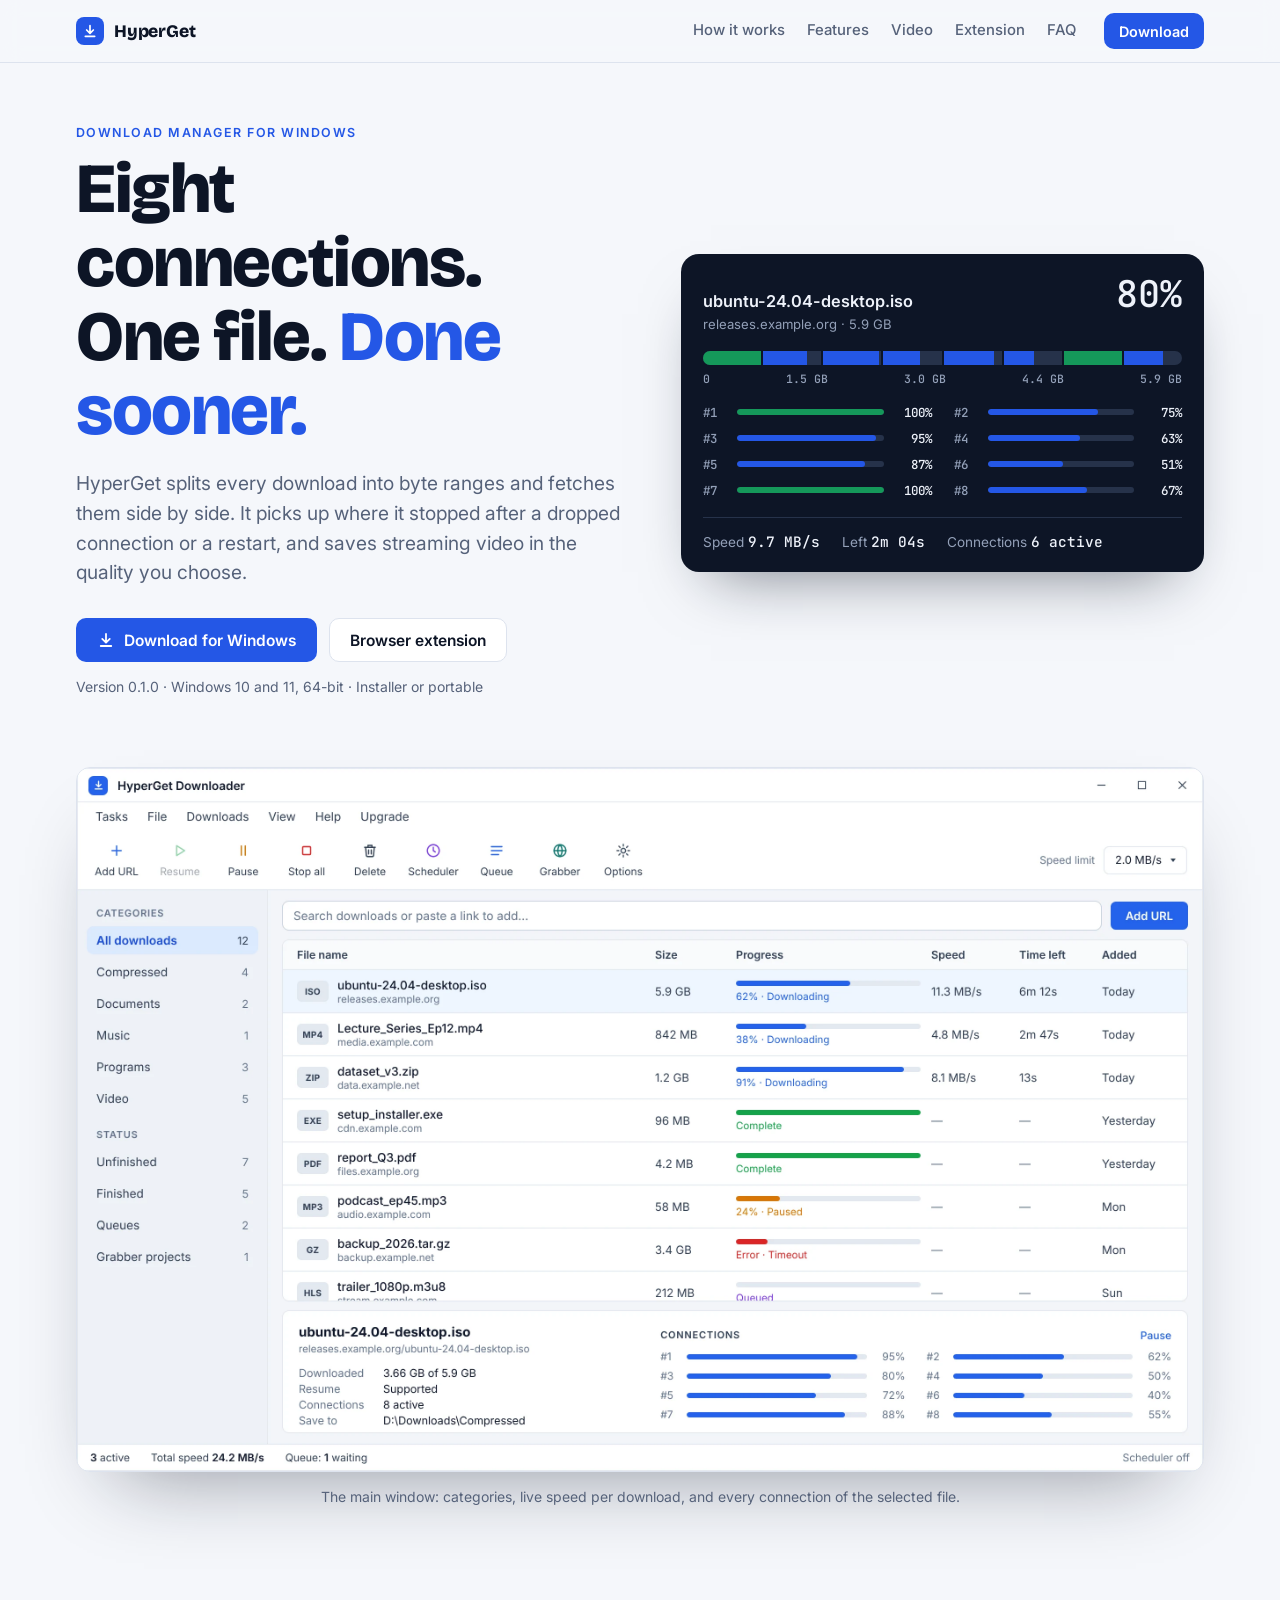
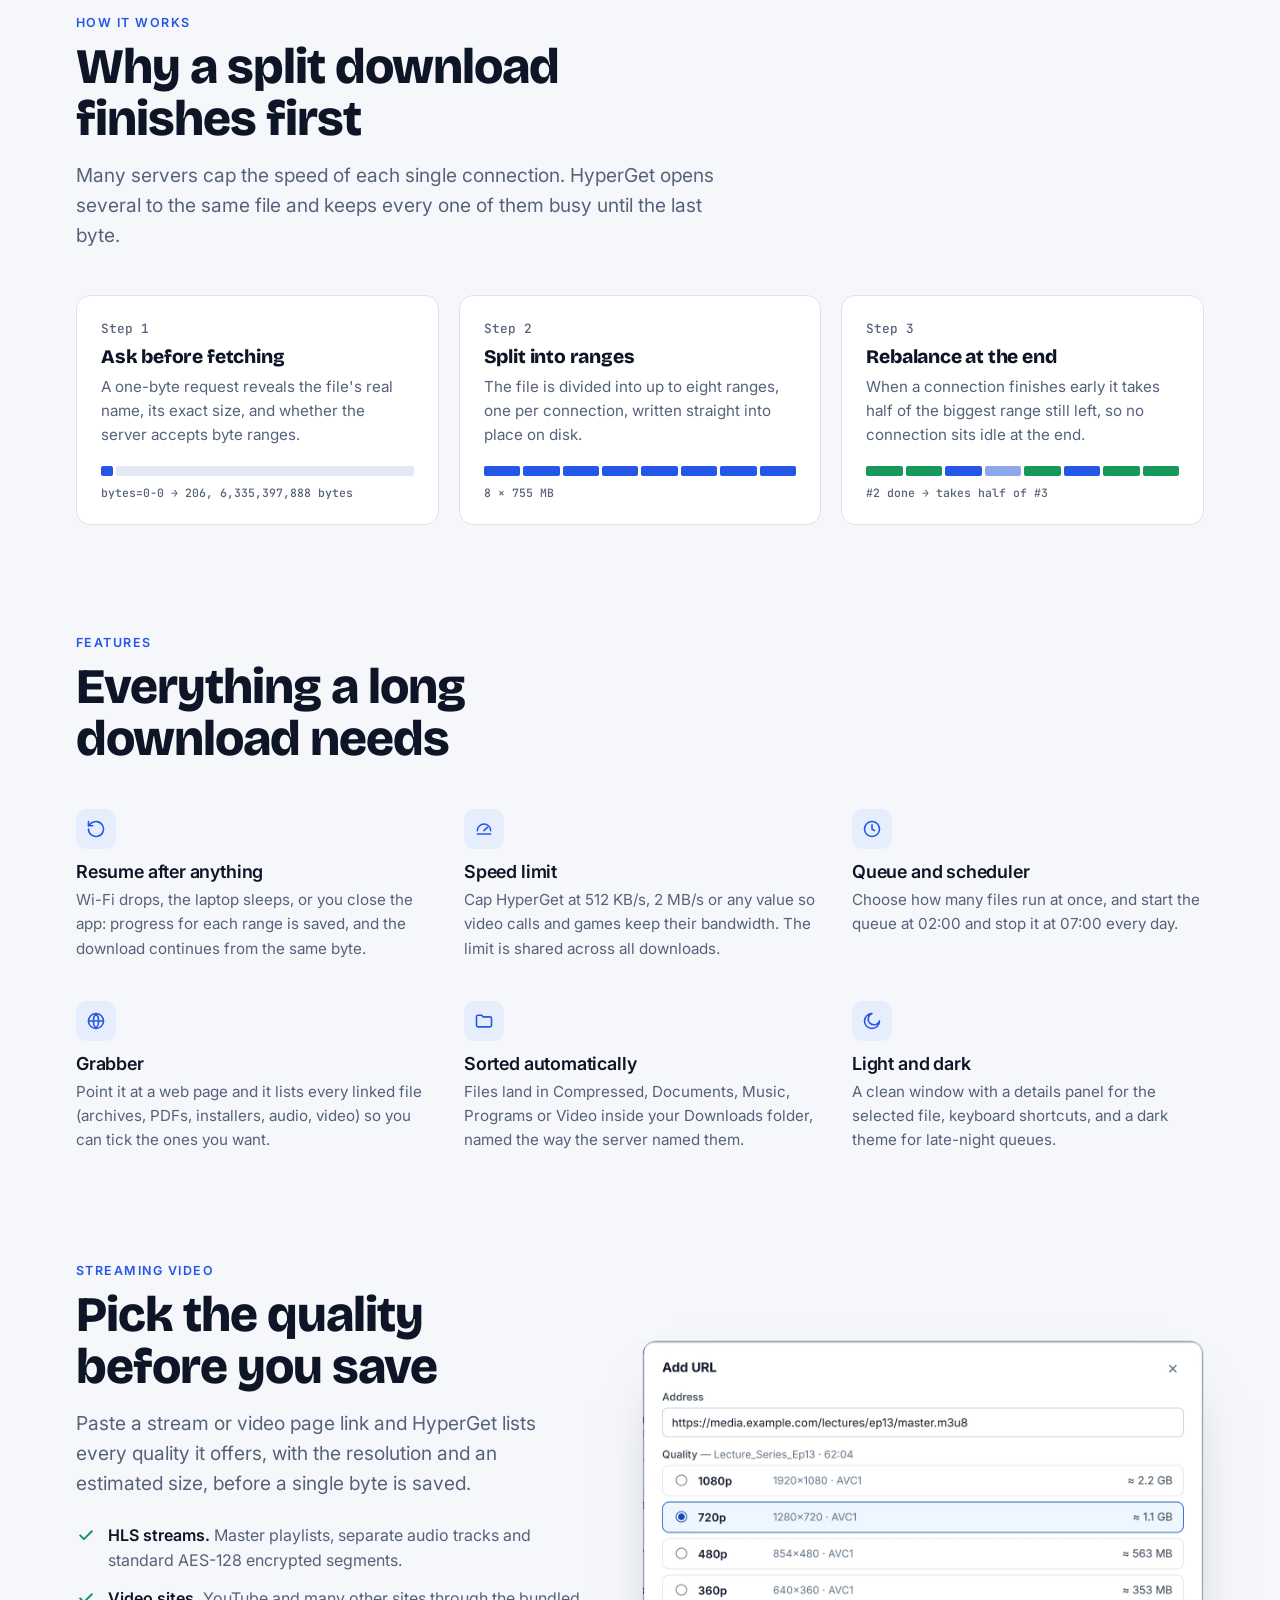
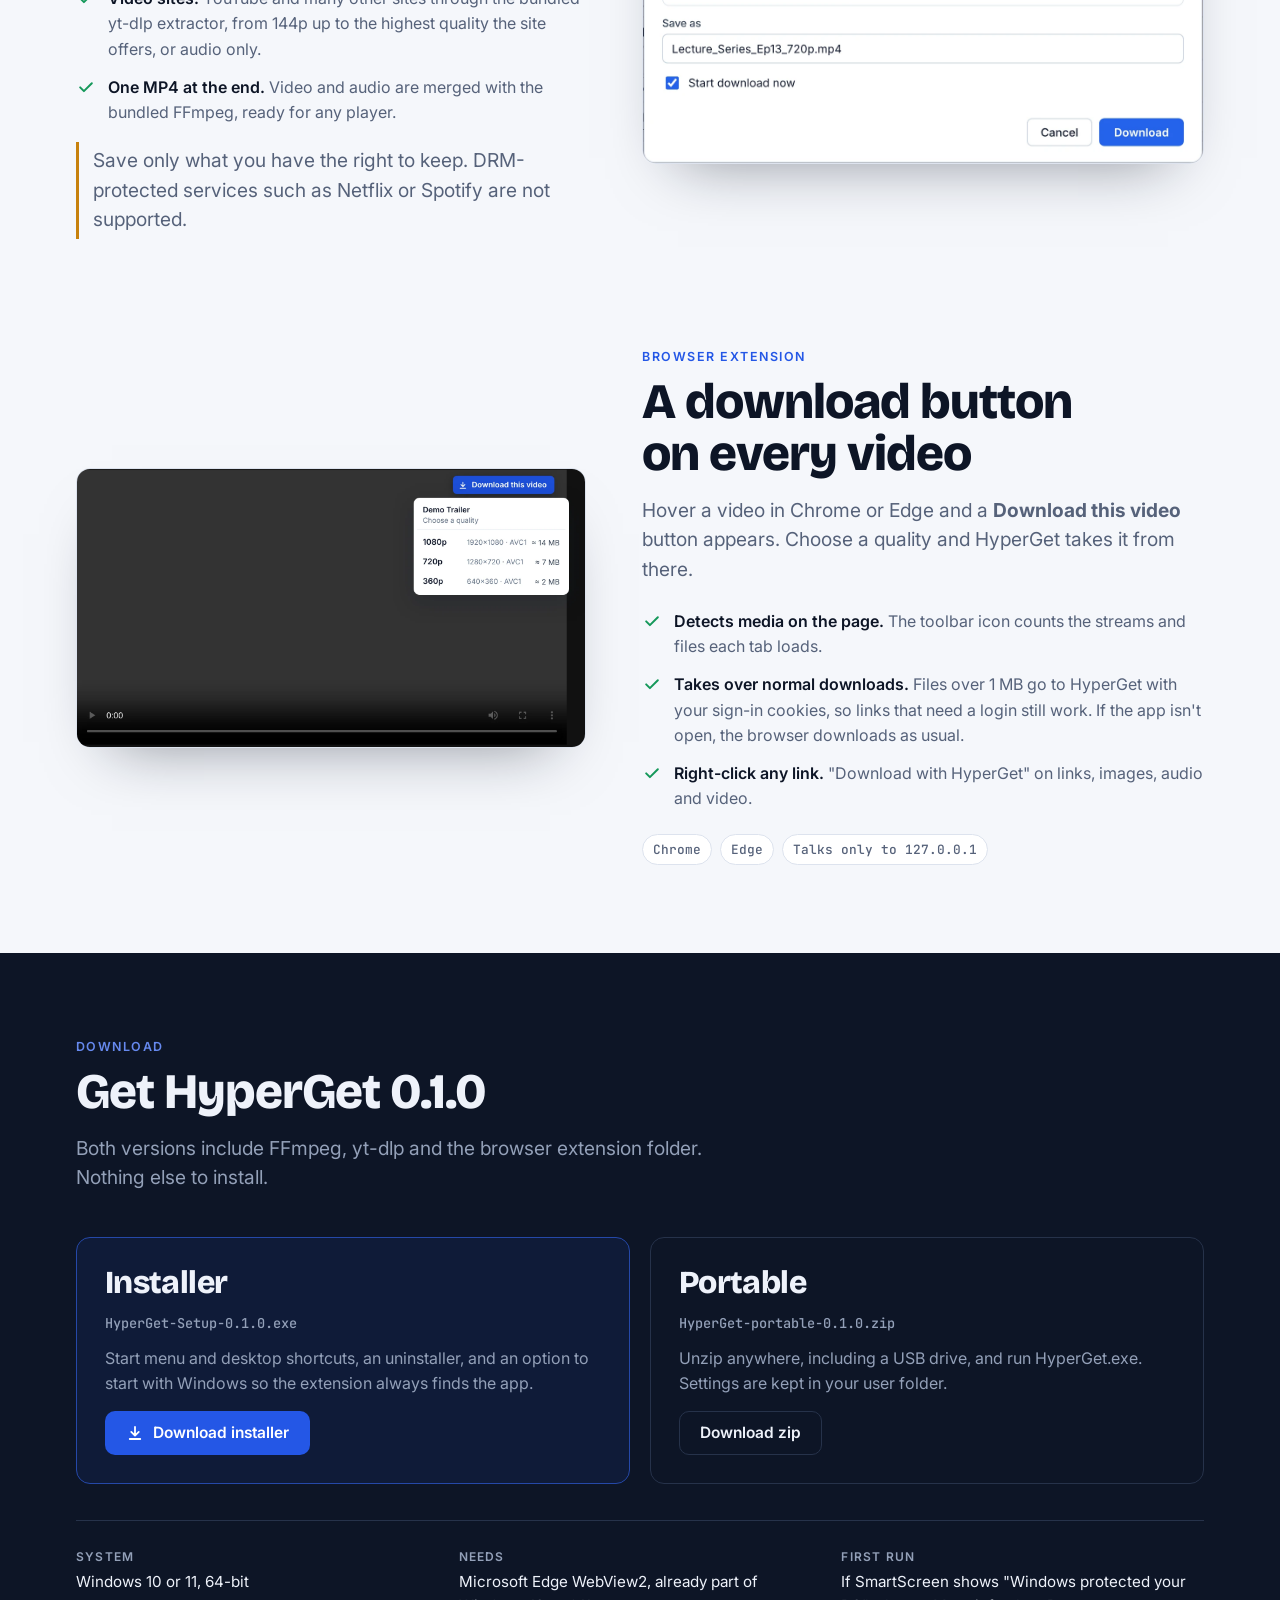
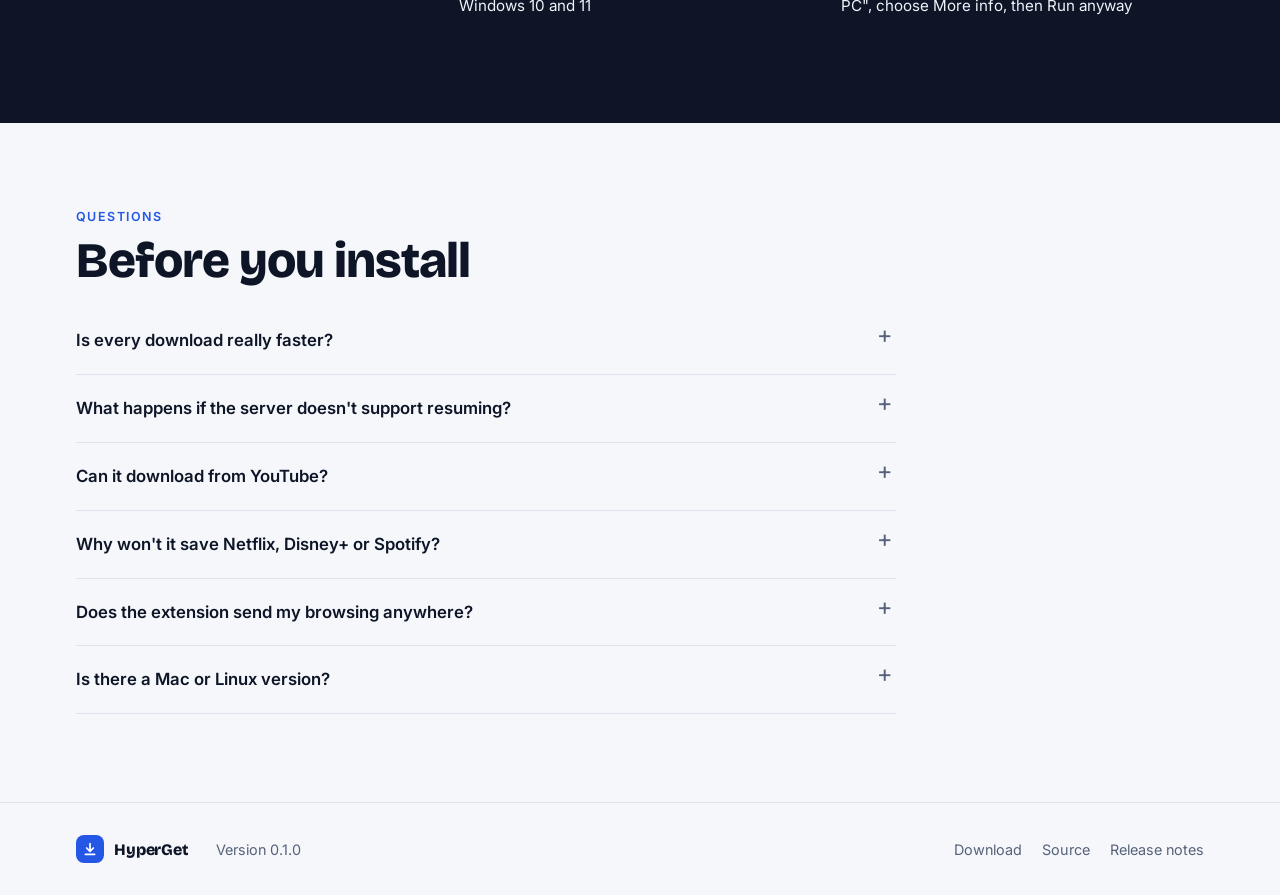
==== website/index.html @ 45f5b9c0 "Add product website with GitHub Pages deployment Single static page: live eight-connection segment m" ====
<!doctype html>
<html lang="en">
<head>
<meta charset="utf-8">
<meta name="viewport" content="width=device-width, initial-scale=1, viewport-fit=cover">
<!-- page:start -->
<title>HyperGet Downloader</title>
<meta name="claude:viewport-fit-sides" content="cover">
<meta name="description" content="HyperGet splits every download across up to eight connections, resumes where it stopped, and saves streaming video in the quality you pick.">
<link rel="preconnect" href="https://fonts.googleapis.com">
<link rel="preconnect" href="https://fonts.gstatic.com" crossorigin>
<link rel="stylesheet" href="https://fonts.googleapis.com/css2?family=Bricolage+Grotesque:opsz,wght@12..96,600;12..96,800&family=Inter:wght@400;500;600&family=JetBrains+Mono:wght@500&display=swap">
<style>
/* Layout: one column of bands; the hero's live "segment meter" is the page's signature,
   and the same eight-lane motif returns in the "how it works" band. */
:root {
  --bg: #f5f7fb;          /* page ground, blue-biased neutral */
  --surface: #ffffff;
  --ink: #0d1526;         /* text */
  --muted: #56627a;
  --line: #dde3ee;
  --accent: #2457e6;      /* HyperGet blue */
  --accent-ink: #ffffff;
  --accent-soft: #e6edfd;
  --done: #15985a;        /* segment complete */
  --wait: #c7810d;        /* paused */
  --track: #e3e8f2;
  --band: #0d1526;        /* dark band (hero meter, download band) */
  --band-ink: #eef2fa;
  --band-muted: #93a0b8;
  --band-line: #26324a;

  --display: "Bricolage Grotesque", "Segoe UI", system-ui, sans-serif;
  --body: "Inter", "Segoe UI", system-ui, -apple-system, sans-serif;
  --mono: "JetBrains Mono", ui-monospace, "Cascadia Mono", Consolas, monospace;

  --step--1: 0.875rem;
  --step-0: 1rem;
  --step-1: 1.2rem;
  --step-2: clamp(1.5rem, 1.2rem + 1.2vw, 2rem);
  --step-3: clamp(2rem, 1.4rem + 2.6vw, 3.1rem);
  --step-4: clamp(2.5rem, 1.6rem + 4vw, 4.4rem);
  --radius: 14px;
  --wrap: 1160px;
}
@media (prefers-color-scheme: dark) {
  :root:not([data-theme="light"]) {
    --bg: #0a0f1b; --surface: #111a2b; --ink: #e8edf7; --muted: #9aa7bf; --line: #223049;
    --accent: #5b8bff; --accent-ink: #07101f; --accent-soft: #16244a; --done: #2fbf78; --wait: #e2a23a;
    --track: #1f2a40; --band: #050913; --band-ink: #eef2fa; --band-muted: #8b98b2; --band-line: #1c2740;
    color-scheme: dark;
  }
}
:root[data-theme="dark"] {
  --bg: #0a0f1b; --surface: #111a2b; --ink: #e8edf7; --muted: #9aa7bf; --line: #223049;
  --accent: #5b8bff; --accent-ink: #07101f; --accent-soft: #16244a; --done: #2fbf78; --wait: #e2a23a;
  --track: #1f2a40; --band: #050913; --band-ink: #eef2fa; --band-muted: #8b98b2; --band-line: #1c2740;
  color-scheme: dark;
}

* { box-sizing: border-box; }
html { scroll-behavior: smooth; }
body { margin: 0; background: var(--bg); color: var(--ink); font: 400 var(--step-0)/1.6 var(--body); -webkit-font-smoothing: antialiased; }
img { max-width: 100%; height: auto; display: block; }
a { color: var(--accent); }
h1, h2, h3 { font-family: var(--display); font-weight: 800; line-height: 1.05; letter-spacing: -0.02em; margin: 0; text-wrap: balance; }
p { margin: 0; }
.wrap { max-width: var(--wrap); margin: 0 auto; padding-left: max(16px, env(safe-area-inset-left, 0px)); padding-right: max(16px, env(safe-area-inset-right, 0px)); }
.mono { font-family: var(--mono); font-variant-numeric: tabular-nums; }
.eyebrow { font: 600 0.78rem/1 var(--body); letter-spacing: 0.12em; text-transform: uppercase; color: var(--accent); }
:focus-visible { outline: 3px solid var(--accent); outline-offset: 3px; border-radius: 6px; }

/* ---------- nav ---------- */
body::before { content: ""; position: fixed; inset: 0 0 auto; height: env(safe-area-inset-top, 0px); z-index: 10; background: var(--bg); }
.nav { position: sticky; top: env(safe-area-inset-top, 0px); z-index: 5; background: color-mix(in srgb, var(--bg) 88%, transparent); backdrop-filter: blur(10px); border-bottom: 1px solid var(--line); }
.nav .wrap { display: flex; align-items: center; gap: 28px; height: 62px; }
.brand { display: flex; align-items: center; gap: 10px; font: 800 1.1rem var(--display); color: var(--ink); text-decoration: none; letter-spacing: -0.01em; }
.mark { width: 28px; height: 28px; border-radius: 8px; background: var(--accent); color: var(--accent-ink); display: grid; place-items: center; flex: none; }
.mark svg { width: 16px; height: 16px; }
.nav nav { display: flex; gap: 22px; margin-left: auto; }
.nav nav a { color: var(--muted); text-decoration: none; font-size: 0.93rem; font-weight: 500; }
.nav nav a:hover { color: var(--ink); }
.btn { display: inline-flex; align-items: center; gap: 9px; height: 44px; padding: 0 20px; border-radius: 10px; font: 600 0.97rem var(--body); text-decoration: none; border: 1px solid transparent; cursor: pointer; white-space: nowrap; }
.btn svg { width: 18px; height: 18px; flex: none; }
.btn-primary { background: var(--accent); color: var(--accent-ink); }
.btn-primary:hover { filter: brightness(1.08); }
.btn-ghost { border-color: var(--line); color: var(--ink); background: var(--surface); }
.btn-ghost:hover { border-color: var(--muted); }
.btn-sm { height: 36px; padding: 0 14px; font-size: 0.9rem; }

/* ---------- hero ---------- */
.hero { padding-block: 64px 40px; }
.hero .wrap { display: grid; grid-template-columns: minmax(0, 1.05fr) minmax(0, 1fr); gap: 56px; align-items: center; }
.hero h1 { font-size: var(--step-4); }
.hero h1 em { font-style: normal; color: var(--accent); }
.lede { font-size: var(--step-1); color: var(--muted); margin-top: 20px; max-width: 34em; line-height: 1.55; }
.cta { display: flex; flex-wrap: wrap; gap: 12px; margin-top: 30px; }
.fine { margin-top: 14px; font-size: var(--step--1); color: var(--muted); }

/* segment meter: the file split into eight byte ranges */
.meter { background: var(--band); color: var(--band-ink); border-radius: 18px; padding: 22px 22px 18px; box-shadow: 0 30px 60px -30px rgba(13, 21, 38, .55); min-width: 0; }
.meter-head { display: flex; justify-content: space-between; align-items: baseline; gap: 12px; flex-wrap: wrap; }
.meter-name { font-weight: 600; font-size: 1.02rem; min-width: 0; overflow-wrap: anywhere; }
.meter-host { color: var(--band-muted); font-size: 0.82rem; }
.meter-pct { font: 500 2.3rem/1 var(--mono); font-variant-numeric: tabular-nums; }
.file { position: relative; height: 14px; border-radius: 7px; background: var(--band-line); margin: 16px 0 6px; overflow: hidden; display: flex; }
.file span { height: 100%; flex: 1; position: relative; border-right: 2px solid var(--band); }
.file span:last-child { border-right: 0; }
.file span i { position: absolute; inset: 0 auto 0 0; background: var(--accent); }
.file span.done i { background: var(--done); }
.ruler { display: flex; justify-content: space-between; font: 500 0.72rem var(--mono); color: var(--band-muted); }
.lanes { display: grid; grid-template-columns: 1fr 1fr; gap: 9px 22px; margin-top: 18px; }
.lane { display: grid; grid-template-columns: 26px 1fr 40px; align-items: center; gap: 8px; font: 500 0.78rem var(--mono); color: var(--band-muted); }
.lane .bar { height: 6px; border-radius: 3px; background: var(--band-line); overflow: hidden; }
.lane .bar i { display: block; height: 100%; background: var(--accent); border-radius: 3px; }
.lane.done .bar i { background: var(--done); }
.lane b { text-align: right; font-weight: 500; color: var(--band-ink); }
.meter-foot { display: flex; flex-wrap: wrap; gap: 8px 22px; margin-top: 18px; padding-top: 14px; border-top: 1px solid var(--band-line); font-size: 0.85rem; color: var(--band-muted); }
.meter-foot b { color: var(--band-ink); font: 500 0.9rem var(--mono); }

/* ---------- screenshot ---------- */
.shot { padding-block: 28px 20px; }
.frame { border-radius: 14px; overflow: hidden; border: 1px solid var(--line); box-shadow: 0 40px 80px -40px rgba(13, 21, 38, .45); background: var(--surface); }
.frame .shot-dark { display: none; }
@media (prefers-color-scheme: dark) { :root:not([data-theme="light"]) .frame .shot-light { display: none; } :root:not([data-theme="light"]) .frame .shot-dark { display: block; } }
:root[data-theme="dark"] .frame .shot-light { display: none; }
:root[data-theme="dark"] .frame .shot-dark { display: block; }
.caption { text-align: center; color: var(--muted); font-size: var(--step--1); margin-top: 14px; }

/* ---------- sections ---------- */
section.band { padding-block: 88px; }
.head { max-width: 40em; margin-bottom: 44px; }
.head h2 { font-size: var(--step-3); margin-top: 12px; }
.head p { color: var(--muted); font-size: var(--step-1); margin-top: 16px; line-height: 1.55; }

/* how it works: a real sequence, so it is numbered */
.steps { display: grid; grid-template-columns: repeat(3, minmax(0, 1fr)); gap: 20px; counter-reset: step; }
.step { background: var(--surface); border: 1px solid var(--line); border-radius: var(--radius); padding: 24px; min-width: 0; }
.step-n { font: 500 0.8rem var(--mono); color: var(--muted); }
.step h3 { font-size: var(--step-1); margin: 10px 0 8px; letter-spacing: -0.01em; }
.step p { color: var(--muted); font-size: 0.95rem; }
.mini { margin-top: 18px; display: grid; gap: 5px; }
.mini .row { display: flex; gap: 3px; height: 10px; }
.mini .row span { flex: 1; border-radius: 2px; background: var(--track); }
.mini .row span.a { background: var(--accent); }
.mini .row span.d { background: var(--done); }
.mini .row span.n { background: color-mix(in srgb, var(--accent) 45%, var(--track)); }
.mini .lbl { font: 500 0.72rem var(--mono); color: var(--muted); margin-top: 4px; }

/* features */
.features { display: grid; grid-template-columns: repeat(3, minmax(0, 1fr)); gap: 40px 36px; }
.feat { min-width: 0; }
.feat .ic { width: 40px; height: 40px; border-radius: 10px; background: var(--accent-soft); color: var(--accent); display: grid; place-items: center; margin-bottom: 14px; }
.feat .ic svg { width: 20px; height: 20px; fill: none; stroke: currentColor; stroke-width: 1.9; stroke-linecap: round; stroke-linejoin: round; }
.feat h3 { font-size: 1.12rem; letter-spacing: -0.01em; margin-bottom: 6px; font-weight: 600; font-family: var(--body); }
.feat p { color: var(--muted); font-size: 0.95rem; }

/* split media sections */
.split { display: grid; grid-template-columns: minmax(0, 1fr) minmax(0, 1.1fr); gap: 56px; align-items: center; }
.split.flip > :first-child { order: 2; }
.split h2 { font-size: var(--step-3); margin-top: 12px; }
.split .copy > p { color: var(--muted); font-size: var(--step-1); margin-top: 16px; line-height: 1.55; }
.ticks { list-style: none; padding: 0; margin: 24px 0 0; display: grid; gap: 12px; }
.ticks li { display: grid; grid-template-columns: 22px 1fr; gap: 10px; color: var(--ink); }
.ticks li svg { width: 20px; height: 20px; color: var(--done); margin-top: 2px; }
.ticks li span { color: var(--muted); }
.ticks li b { font-weight: 600; color: var(--ink); }
.pic { border-radius: 14px; overflow: hidden; border: 1px solid var(--line); box-shadow: 0 30px 60px -36px rgba(13, 21, 38, .5); min-width: 0; }
.chips { display: flex; flex-wrap: wrap; gap: 8px; margin-top: 22px; }
.chip { font: 500 0.8rem var(--mono); padding: 6px 10px; border-radius: 999px; border: 1px solid var(--line); color: var(--muted); background: var(--surface); }
.note { margin-top: 22px; font-size: 0.9rem; color: var(--muted); border-left: 3px solid var(--wait); padding: 4px 0 4px 14px; }

/* download band */
.dl { background: var(--band); color: var(--band-ink); }
.dl .head p { color: var(--band-muted); }
.dl .eyebrow { color: color-mix(in srgb, var(--accent) 70%, #fff); }
.options { display: grid; grid-template-columns: repeat(2, minmax(0, 1fr)); gap: 20px; }
.opt { border: 1px solid var(--band-line); border-radius: var(--radius); padding: 28px; display: flex; flex-direction: column; gap: 14px; min-width: 0; }
.opt.main { border-color: color-mix(in srgb, var(--accent) 60%, var(--band-line)); background: color-mix(in srgb, var(--accent) 9%, transparent); }
.opt h3 { font-size: var(--step-2); }
.opt .file-name { font: 500 0.85rem var(--mono); color: var(--band-muted); overflow-wrap: anywhere; }
.opt p { color: var(--band-muted); }
.opt .btn { align-self: flex-start; margin-top: auto; }
.opt .btn-ghost { background: transparent; color: var(--band-ink); border-color: var(--band-line); }
.reqs { display: grid; grid-template-columns: repeat(3, minmax(0, 1fr)); gap: 20px; margin-top: 36px; padding-top: 28px; border-top: 1px solid var(--band-line); }
.reqs dt { font: 600 0.75rem var(--body); letter-spacing: 0.1em; text-transform: uppercase; color: var(--band-muted); }
.reqs dd { margin: 6px 0 0; font-size: 0.95rem; }

/* faq */
.faq { max-width: 820px; }
.faq details { border-bottom: 1px solid var(--line); }
.faq summary { cursor: pointer; list-style: none; padding: 20px 36px 20px 0; font-weight: 600; font-size: 1.05rem; position: relative; }
.faq summary::-webkit-details-marker { display: none; }
.faq summary::after { content: "+"; position: absolute; right: 4px; top: 16px; font: 400 1.5rem/1 var(--body); color: var(--muted); }
.faq details[open] summary::after { content: "–"; }
.faq details p { color: var(--muted); padding-bottom: 20px; max-width: 62ch; }

footer { border-top: 1px solid var(--line); padding-block: 32px; color: var(--muted); font-size: 0.9rem; }
footer .wrap { display: flex; flex-wrap: wrap; gap: 14px 28px; align-items: center; }
footer .brand { font-size: 1rem; }
footer .links { display: flex; gap: 20px; margin-left: auto; flex-wrap: wrap; }
footer a { color: var(--muted); text-decoration: none; }
footer a:hover { color: var(--ink); }

@media (max-width: 920px) {
  .hero .wrap, .split { grid-template-columns: 1fr; gap: 40px; }
  .split.flip > :first-child { order: 0; }
  .steps, .features { grid-template-columns: 1fr 1fr; }
  .nav nav { display: none; }
  .nav .btn { margin-left: auto; }
}
@media (max-width: 620px) {
  .hero { padding-block: 40px 24px; }
  section.band { padding-block: 64px; }
  .steps, .features, .options, .reqs { grid-template-columns: 1fr; }
  .lanes { grid-template-columns: 1fr; }
  .meter-pct { font-size: 1.9rem; }
}
@media (prefers-reduced-motion: reduce) { html { scroll-behavior: auto; } }
</style>
</head>
<body>

<header class="nav">
  <div class="wrap">
    <a class="brand" href="#top"><span class="mark"><svg viewBox="0 0 24 24" fill="none" stroke="currentColor" stroke-width="2.6" stroke-linecap="round" stroke-linejoin="round"><path d="M12 4v11M7 10.5l5 5 5-5M5 20h14"/></svg></span>HyperGet</a>
    <nav aria-label="Sections">
      <a href="#how">How it works</a>
      <a href="#features">Features</a>
      <a href="#video">Video</a>
      <a href="#extension">Extension</a>
      <a href="#faq">FAQ</a>
    </nav>
    <a class="btn btn-primary btn-sm" href="#get">Download</a>
  </div>
</header>

<main id="top">
  <section class="hero">
    <div class="wrap">
      <div>
        <div class="eyebrow">Download manager for Windows</div>
        <h1 style="margin-top:14px">Eight connections.<br>One file. <em>Done sooner.</em></h1>
        <p class="lede">HyperGet splits every download into byte ranges and fetches them side by side. It picks up where it stopped after a dropped connection or a restart, and saves streaming video in the quality you choose.</p>
        <div class="cta">
          <a class="btn btn-primary" href="#get"><svg viewBox="0 0 24 24" fill="none" stroke="currentColor" stroke-width="2.4" stroke-linecap="round" stroke-linejoin="round"><path d="M12 4v11M7 10.5l5 5 5-5M5 20h14"/></svg>Download for Windows</a>
          <a class="btn btn-ghost" href="#extension">Browser extension</a>
        </div>
        <p class="fine">Version 0.1.0 · Windows 10 and 11, 64-bit · Installer or portable</p>
      </div>

      <div class="meter" aria-label="Example: a 5.9 GB file downloading over eight connections">
        <div class="meter-head">
          <div style="min-width:0">
            <div class="meter-name">ubuntu-24.04-desktop.iso</div>
            <div class="meter-host">releases.example.org · 5.9 GB</div>
          </div>
          <div class="meter-pct" id="pct">62%</div>
        </div>
        <div class="file" id="file"></div>
        <div class="ruler"><span>0</span><span>1.5 GB</span><span>3.0 GB</span><span>4.4 GB</span><span>5.9 GB</span></div>
        <div class="lanes" id="lanes"></div>
        <div class="meter-foot">
          <span>Speed <b id="spd">11.3 MB/s</b></span>
          <span>Left <b id="eta">6m 12s</b></span>
          <span>Connections <b id="conns">8 active</b></span>
        </div>
      </div>
    </div>
  </section>

  <section class="shot">
    <div class="wrap">
      <div class="frame">
        <img class="shot-light" src="assets/app-light.webp" width="2560" height="1600" alt="HyperGet main window: downloads list with progress, speed and time left, and per-connection progress bars for the selected file">
        <img class="shot-dark" src="assets/app-dark.webp" width="2560" height="1600" alt="HyperGet main window in dark theme" loading="lazy">
      </div>
      <p class="caption">The main window: categories, live speed per download, and every connection of the selected file.</p>
    </div>
  </section>

  <section class="band" id="how">
    <div class="wrap">
      <div class="head">
        <div class="eyebrow">How it works</div>
        <h2>Why a split download finishes first</h2>
        <p>Many servers cap the speed of each single connection. HyperGet opens several to the same file and keeps every one of them busy until the last byte.</p>
      </div>
      <div class="steps">
        <div class="step">
          <div class="step-n">Step 1</div>
          <h3>Ask before fetching</h3>
          <p>A one-byte request reveals the file's real name, its exact size, and whether the server accepts byte ranges.</p>
          <div class="mini" aria-hidden="true"><div class="row"><span class="a" style="flex:.04"></span><span></span></div><div class="lbl">bytes=0-0 → 206, 6,335,397,888 bytes</div></div>
        </div>
        <div class="step">
          <div class="step-n">Step 2</div>
          <h3>Split into ranges</h3>
          <p>The file is divided into up to eight ranges, one per connection, written straight into place on disk.</p>
          <div class="mini" aria-hidden="true"><div class="row"><span class="a"></span><span class="a"></span><span class="a"></span><span class="a"></span><span class="a"></span><span class="a"></span><span class="a"></span><span class="a"></span></div><div class="lbl">8 × 755 MB</div></div>
        </div>
        <div class="step">
          <div class="step-n">Step 3</div>
          <h3>Rebalance at the end</h3>
          <p>When a connection finishes early it takes half of the biggest range still left, so no connection sits idle at the end.</p>
          <div class="mini" aria-hidden="true"><div class="row"><span class="d"></span><span class="d"></span><span class="a"></span><span class="n"></span><span class="d"></span><span class="a"></span><span class="d"></span><span class="d"></span></div><div class="lbl">#2 done → takes half of #3</div></div>
        </div>
      </div>
    </div>
  </section>

  <section class="band" id="features" style="padding-top:24px">
    <div class="wrap">
      <div class="head">
        <div class="eyebrow">Features</div>
        <h2>Everything a long download needs</h2>
      </div>
      <div class="features">
        <div class="feat">
          <div class="ic"><svg viewBox="0 0 24 24"><path d="M3 12a9 9 0 1 0 3-6.7L3 8"/><path d="M3 3v5h5"/></svg></div>
          <h3>Resume after anything</h3>
          <p>Wi-Fi drops, the laptop sleeps, or you close the app: progress for each range is saved, and the download continues from the same byte.</p>
        </div>
        <div class="feat">
          <div class="ic"><svg viewBox="0 0 24 24"><path d="M4 14a8 8 0 0 1 16 0"/><path d="M12 14l4-4"/><path d="M4 18h16"/></svg></div>
          <h3>Speed limit</h3>
          <p>Cap HyperGet at 512 KB/s, 2 MB/s or any value so video calls and games keep their bandwidth. The limit is shared across all downloads.</p>
        </div>
        <div class="feat">
          <div class="ic"><svg viewBox="0 0 24 24"><circle cx="12" cy="12" r="9"/><path d="M12 7v5l3 2"/></svg></div>
          <h3>Queue and scheduler</h3>
          <p>Choose how many files run at once, and start the queue at 02:00 and stop it at 07:00 every day.</p>
        </div>
        <div class="feat">
          <div class="ic"><svg viewBox="0 0 24 24"><circle cx="12" cy="12" r="9"/><path d="M3 12h18M12 3a14 14 0 0 1 0 18M12 3a14 14 0 0 0 0 18"/></svg></div>
          <h3>Grabber</h3>
          <p>Point it at a web page and it lists every linked file (archives, PDFs, installers, audio, video) so you can tick the ones you want.</p>
        </div>
        <div class="feat">
          <div class="ic"><svg viewBox="0 0 24 24"><path d="M3 7a2 2 0 0 1 2-2h4l2 2h8a2 2 0 0 1 2 2v8a2 2 0 0 1-2 2H5a2 2 0 0 1-2-2z"/></svg></div>
          <h3>Sorted automatically</h3>
          <p>Files land in Compressed, Documents, Music, Programs or Video inside your Downloads folder, named the way the server named them.</p>
        </div>
        <div class="feat">
          <div class="ic"><svg viewBox="0 0 24 24"><path d="M12 3a7 7 0 1 0 9 9 9 9 0 1 1-9-9z"/></svg></div>
          <h3>Light and dark</h3>
          <p>A clean window with a details panel for the selected file, keyboard shortcuts, and a dark theme for late-night queues.</p>
        </div>
      </div>
    </div>
  </section>

  <section class="band" id="video" style="padding-top:24px">
    <div class="wrap split">
      <div class="copy">
        <div class="eyebrow">Streaming video</div>
        <h2>Pick the quality before you save</h2>
        <p>Paste a stream or video page link and HyperGet lists every quality it offers, with the resolution and an estimated size, before a single byte is saved.</p>
        <ul class="ticks">
          <li><svg viewBox="0 0 24 24" fill="none" stroke="currentColor" stroke-width="2.4" stroke-linecap="round" stroke-linejoin="round"><path d="M5 12.5l4.5 4.5L19 7.5"/></svg><div><b>HLS streams.</b> <span>Master playlists, separate audio tracks and standard AES-128 encrypted segments.</span></div></li>
          <li><svg viewBox="0 0 24 24" fill="none" stroke="currentColor" stroke-width="2.4" stroke-linecap="round" stroke-linejoin="round"><path d="M5 12.5l4.5 4.5L19 7.5"/></svg><div><b>Video sites.</b> <span>YouTube and many other sites through the bundled yt-dlp extractor, from 144p up to the highest quality the site offers, or audio only.</span></div></li>
          <li><svg viewBox="0 0 24 24" fill="none" stroke="currentColor" stroke-width="2.4" stroke-linecap="round" stroke-linejoin="round"><path d="M5 12.5l4.5 4.5L19 7.5"/></svg><div><b>One MP4 at the end.</b> <span>Video and audio are merged with the bundled FFmpeg, ready for any player.</span></div></li>
        </ul>
        <p class="note">Save only what you have the right to keep. DRM-protected services such as Netflix or Spotify are not supported.</p>
      </div>
      <div class="pic"><img src="assets/quality-picker.webp" width="1284" height="970" alt="Add URL dialog listing 1080p, 720p, 480p and 360p for an HLS stream with estimated sizes, 720p selected" loading="lazy"></div>
    </div>
  </section>

  <section class="band" id="extension" style="padding-top:24px">
    <div class="wrap split flip">
      <div class="copy">
        <div class="eyebrow">Browser extension</div>
        <h2>A download button on every video</h2>
        <p>Hover a video in Chrome or Edge and a <b>Download this video</b> button appears. Choose a quality and HyperGet takes it from there.</p>
        <ul class="ticks">
          <li><svg viewBox="0 0 24 24" fill="none" stroke="currentColor" stroke-width="2.4" stroke-linecap="round" stroke-linejoin="round"><path d="M5 12.5l4.5 4.5L19 7.5"/></svg><div><b>Detects media on the page.</b> <span>The toolbar icon counts the streams and files each tab loads.</span></div></li>
          <li><svg viewBox="0 0 24 24" fill="none" stroke="currentColor" stroke-width="2.4" stroke-linecap="round" stroke-linejoin="round"><path d="M5 12.5l4.5 4.5L19 7.5"/></svg><div><b>Takes over normal downloads.</b> <span>Files over 1 MB go to HyperGet with your sign-in cookies, so links that need a login still work. If the app isn't open, the browser downloads as usual.</span></div></li>
          <li><svg viewBox="0 0 24 24" fill="none" stroke="currentColor" stroke-width="2.4" stroke-linecap="round" stroke-linejoin="round"><path d="M5 12.5l4.5 4.5L19 7.5"/></svg><div><b>Right-click any link.</b> <span>"Download with HyperGet" on links, images, audio and video.</span></div></li>
        </ul>
        <div class="chips"><span class="chip">Chrome</span><span class="chip">Edge</span><span class="chip">Talks only to 127.0.0.1</span></div>
      </div>
      <div class="pic"><img src="assets/extension.webp" width="1660" height="910" alt="A video player in the browser with a blue Download this video button and a menu offering 1080p, 720p and 360p" loading="lazy"></div>
    </div>
  </section>

  <section class="band dl" id="get">
    <div class="wrap">
      <div class="head">
        <div class="eyebrow">Download</div>
        <h2>Get HyperGet 0.1.0</h2>
        <p>Both versions include FFmpeg, yt-dlp and the browser extension folder. Nothing else to install.</p>
      </div>
      <div class="options">
        <div class="opt main">
          <h3>Installer</h3>
          <div class="file-name">HyperGet-Setup-0.1.0.exe</div>
          <p>Start menu and desktop shortcuts, an uninstaller, and an option to start with Windows so the extension always finds the app.</p>
          <a class="btn btn-primary" href="https://github.com/dolese/hypeget/releases/latest"><svg viewBox="0 0 24 24" fill="none" stroke="currentColor" stroke-width="2.4" stroke-linecap="round" stroke-linejoin="round"><path d="M12 4v11M7 10.5l5 5 5-5M5 20h14"/></svg>Download installer</a>
        </div>
        <div class="opt">
          <h3>Portable</h3>
          <div class="file-name">HyperGet-portable-0.1.0.zip</div>
          <p>Unzip anywhere, including a USB drive, and run HyperGet.exe. Settings are kept in your user folder.</p>
          <a class="btn btn-ghost" href="https://github.com/dolese/hypeget/releases/latest">Download zip</a>
        </div>
      </div>
      <dl class="reqs">
        <div><dt>System</dt><dd>Windows 10 or 11, 64-bit</dd></div>
        <div><dt>Needs</dt><dd>Microsoft Edge WebView2, already part of Windows 10 and 11</dd></div>
        <div><dt>First run</dt><dd>If SmartScreen shows "Windows protected your PC", choose More info, then Run anyway</dd></div>
      </dl>
    </div>
  </section>

  <section class="band" id="faq">
    <div class="wrap">
      <div class="head" style="margin-bottom:20px">
        <div class="eyebrow">Questions</div>
        <h2>Before you install</h2>
      </div>
      <div class="faq">
        <details><summary>Is every download really faster?</summary><p>When the server limits each connection, which many do, splitting the file can multiply your speed up to your line's limit. If your connection is already the bottleneck, HyperGet won't beat it, but you still get resume, the queue and the scheduler.</p></details>
        <details><summary>What happens if the server doesn't support resuming?</summary><p>HyperGet notices during its first request and downloads over a single connection instead. The details panel shows "Resume: Not supported by server" so you know an interrupted download will restart from zero.</p></details>
        <details><summary>Can it download from YouTube?</summary><p>Yes, through the bundled yt-dlp extractor, with a choice of quality. Check each site's terms, and only download videos you own or have permission to save.</p></details>
        <details><summary>Why won't it save Netflix, Disney+ or Spotify?</summary><p>Those services encrypt their streams with DRM. HyperGet doesn't break DRM, and it tells you when a stream is protected instead of saving an unplayable file.</p></details>
        <details><summary>Does the extension send my browsing anywhere?</summary><p>No. It only talks to HyperGet on your own computer at 127.0.0.1. The app refuses requests from ordinary websites, so a web page can't start downloads behind your back.</p></details>
        <details><summary>Is there a Mac or Linux version?</summary><p>Not as an installer yet. HyperGet runs from source on macOS and Linux with Python 3.10 or newer; the README on GitHub has the steps.</p></details>
      </div>
    </div>
  </section>
</main>

<footer>
  <div class="wrap">
    <a class="brand" href="#top"><span class="mark"><svg viewBox="0 0 24 24" fill="none" stroke="currentColor" stroke-width="2.6" stroke-linecap="round" stroke-linejoin="round"><path d="M12 4v11M7 10.5l5 5 5-5M5 20h14"/></svg></span>HyperGet</a>
    <span>Version 0.1.0</span>
    <div class="links">
      <a href="#get">Download</a>
      <a href="https://github.com/dolese/hypeget">Source</a>
      <a href="https://github.com/dolese/hypeget/releases">Release notes</a>
    </div>
  </div>
</footer>

<script>
// Hero segment meter: eight ranges of a 5.9 GB file filling at their own pace.
(() => {
  const N = 8, TOTAL = 5.9 * 1024; // MB
  const start = [0.95, 0.62, 0.80, 0.50, 0.72, 0.40, 0.88, 0.55];
  const rate = [1.0, 0.86, 0.93, 0.78, 0.9, 0.7, 0.97, 0.82];
  const file = document.getElementById("file"), lanes = document.getElementById("lanes");
  const fileI = [], laneI = [], laneB = [], laneEl = [];
  for (let i = 0; i < N; i++) {
    const s = document.createElement("span"); const fi = document.createElement("i");
    s.appendChild(fi); file.appendChild(s); fileI.push(fi);
    const l = document.createElement("div"); l.className = "lane";
    l.innerHTML = `<span>#${i + 1}</span><div class="bar"><i></i></div><b></b>`;
    lanes.appendChild(l); laneEl.push(l); laneI.push(l.querySelector("i")); laneB.push(l.querySelector("b"));
  }
  const pctEl = document.getElementById("pct"), spdEl = document.getElementById("spd"),
        etaEl = document.getElementById("eta"), connEl = document.getElementById("conns");
  let p = start.slice();
  function draw(speed) {
    let sum = 0, active = 0;
    for (let i = 0; i < N; i++) {
      const v = Math.min(1, p[i]); sum += v;
      const done = v >= 1; if (!done) active++;
      fileI[i].style.width = laneI[i].style.width = (v * 100).toFixed(1) + "%";
      file.children[i].classList.toggle("done", done);
      laneEl[i].classList.toggle("done", done);
      laneB[i].textContent = Math.floor(v * 100) + "%";
    }
    const total = sum / N;
    pctEl.textContent = Math.floor(total * 100) + "%";
    spdEl.textContent = speed.toFixed(1) + " MB/s";
    const left = (1 - total) * TOTAL / Math.max(speed, 0.1);
    const m = Math.floor(left / 60), s = Math.round(left % 60);
    etaEl.textContent = total >= 1 ? "Complete" : (m ? `${m}m ${String(s).padStart(2, "0")}s` : `${s}s`);
    connEl.textContent = total >= 1 ? "finished" : `${active} active`;
    pctEl.style.color = total >= 1 ? "var(--done)" : "";
  }
  draw(11.3);
  if (matchMedia("(prefers-reduced-motion: reduce)").matches) return;
  let last = performance.now(), hold = 0;
  function tick(t) {
    const dt = Math.min(0.1, (t - last) / 1000); last = t;
    if (p.every((v) => v >= 1)) {
      hold += dt;
      if (hold > 2.2) { p = start.map((v) => v - 0.4); hold = 0; }
      draw(0); requestAnimationFrame(tick); return;
    }
    // ~12 MB/s demo pace; finished lanes "steal" work from the slowest one
    const speed = 10.6 + Math.sin(t / 900) * 1.2;
    for (let i = 0; i < N; i++) {
      if (p[i] < 1) p[i] += dt * 0.045 * rate[i] * (1 + 0.25 * Math.sin(t / 400 + i));
    }
    draw(speed);
    requestAnimationFrame(tick);
  }
  requestAnimationFrame(tick);
})();
</script>
<!-- page:end -->
</body>
</html>
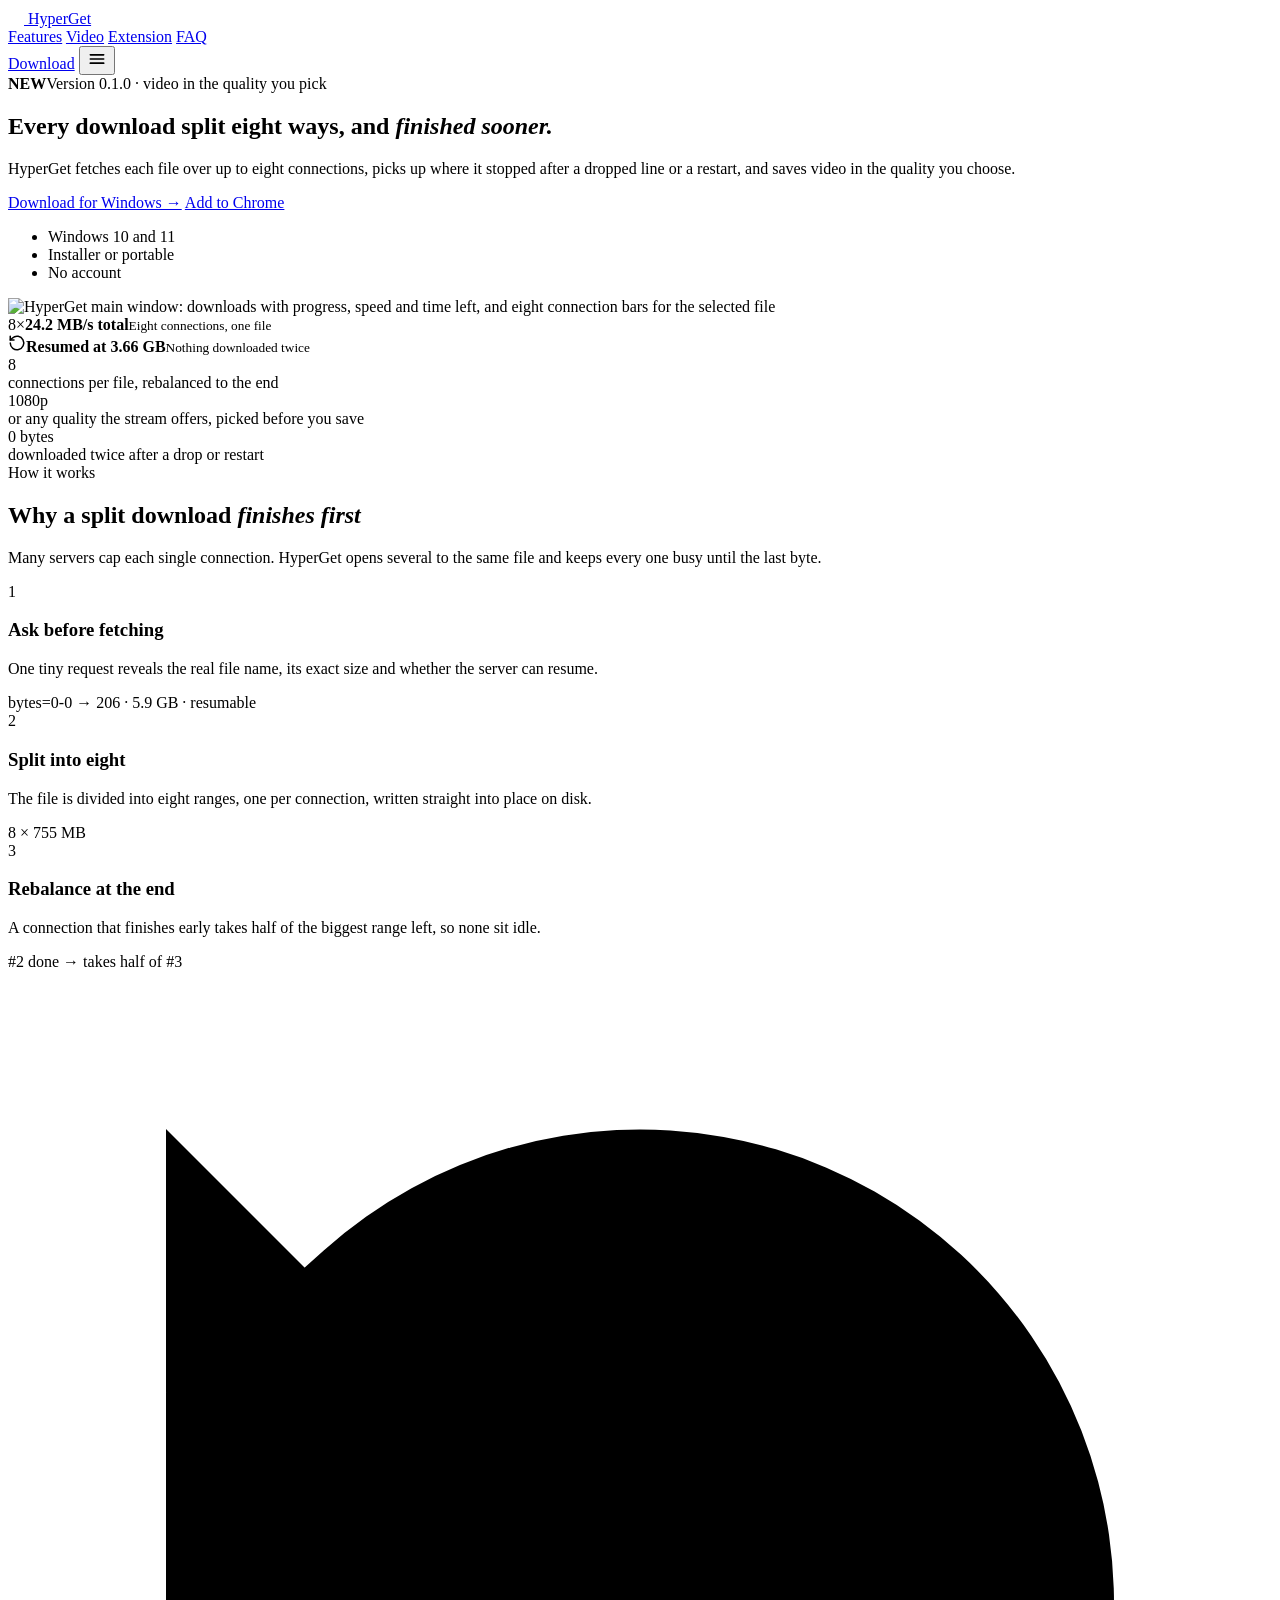
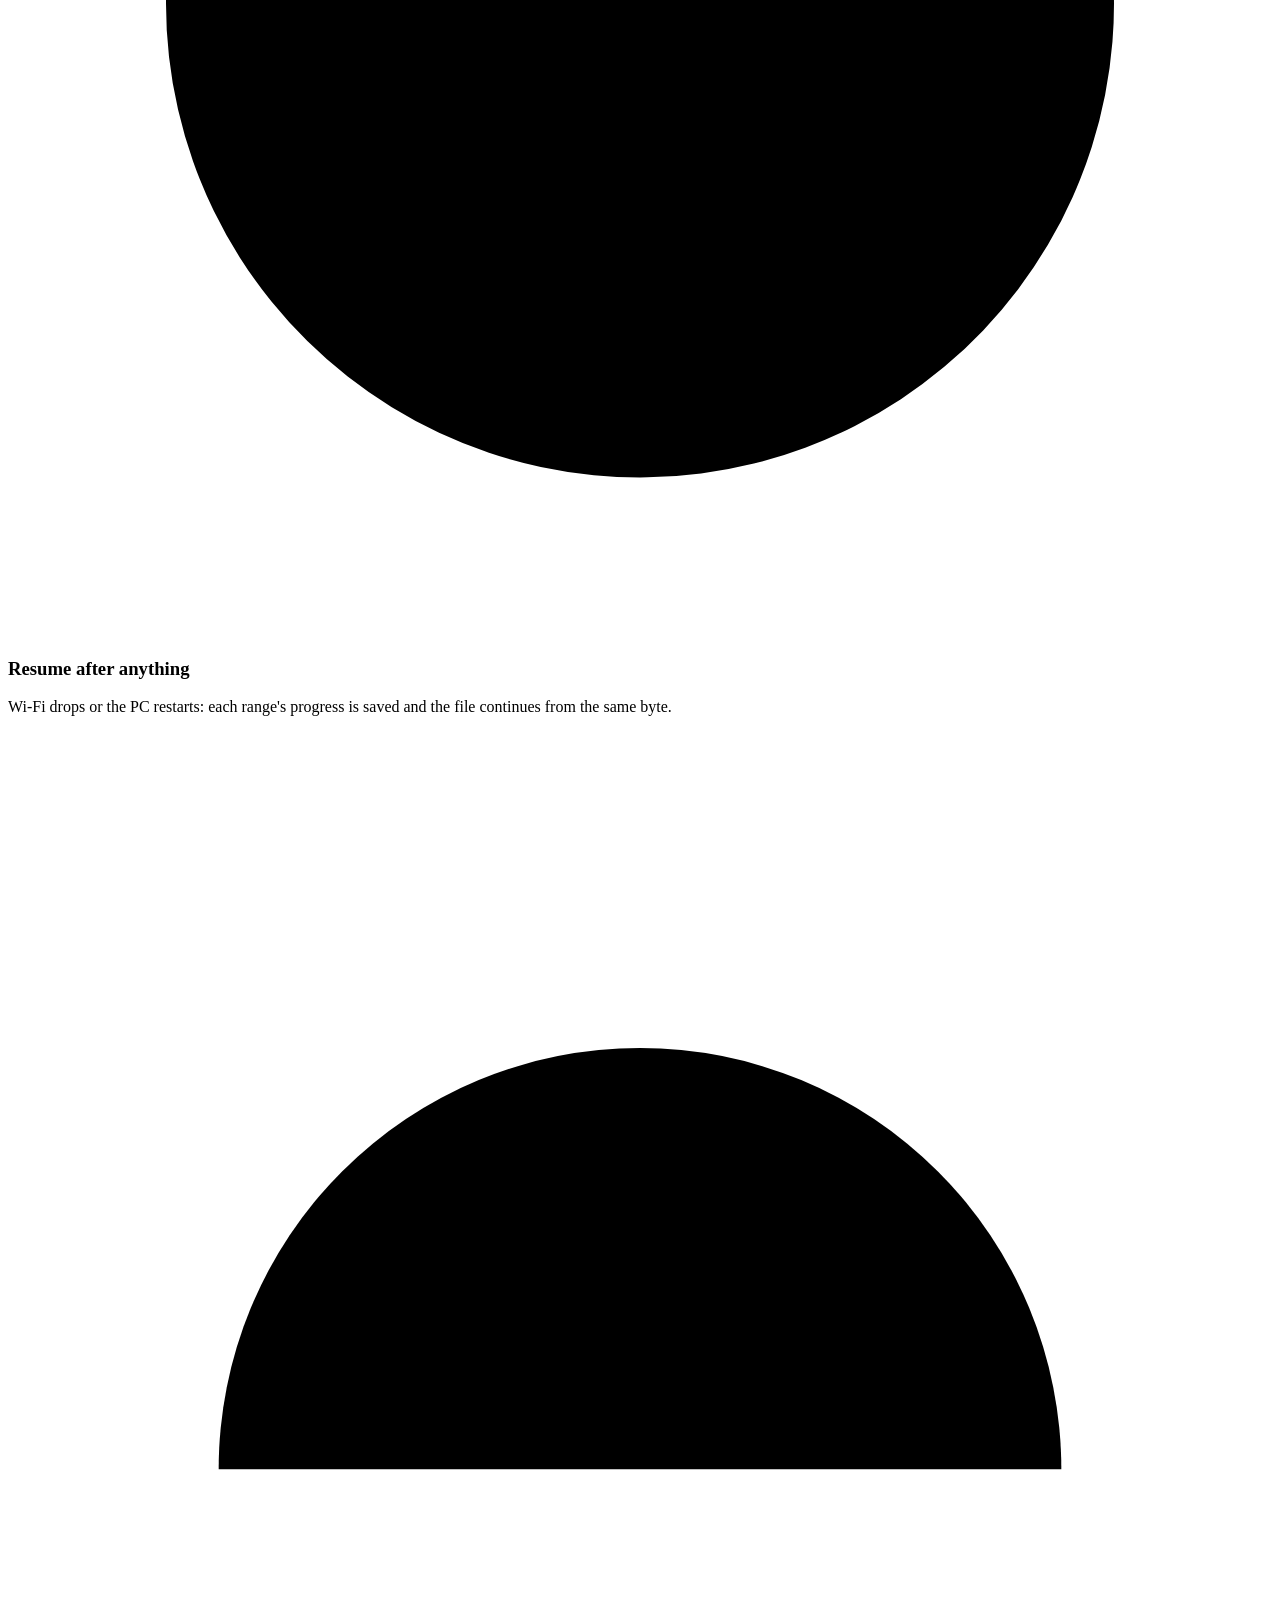
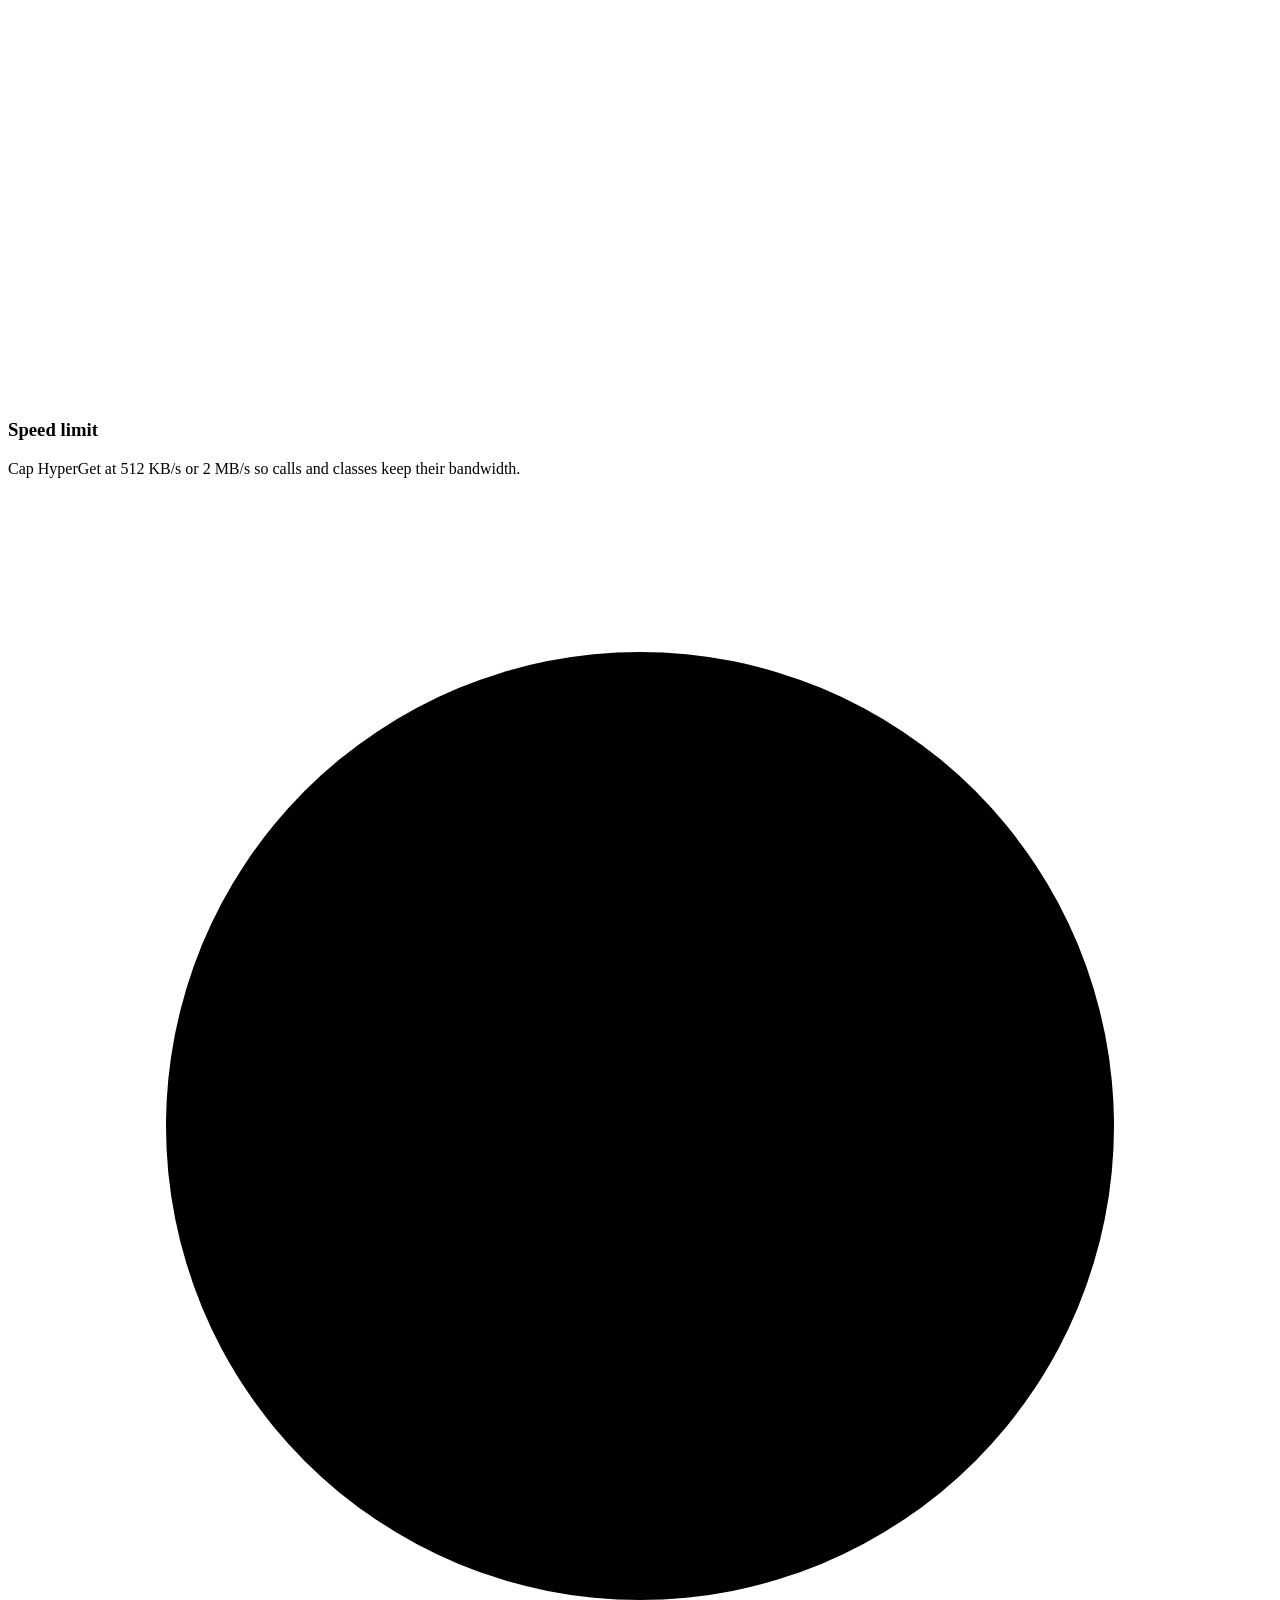
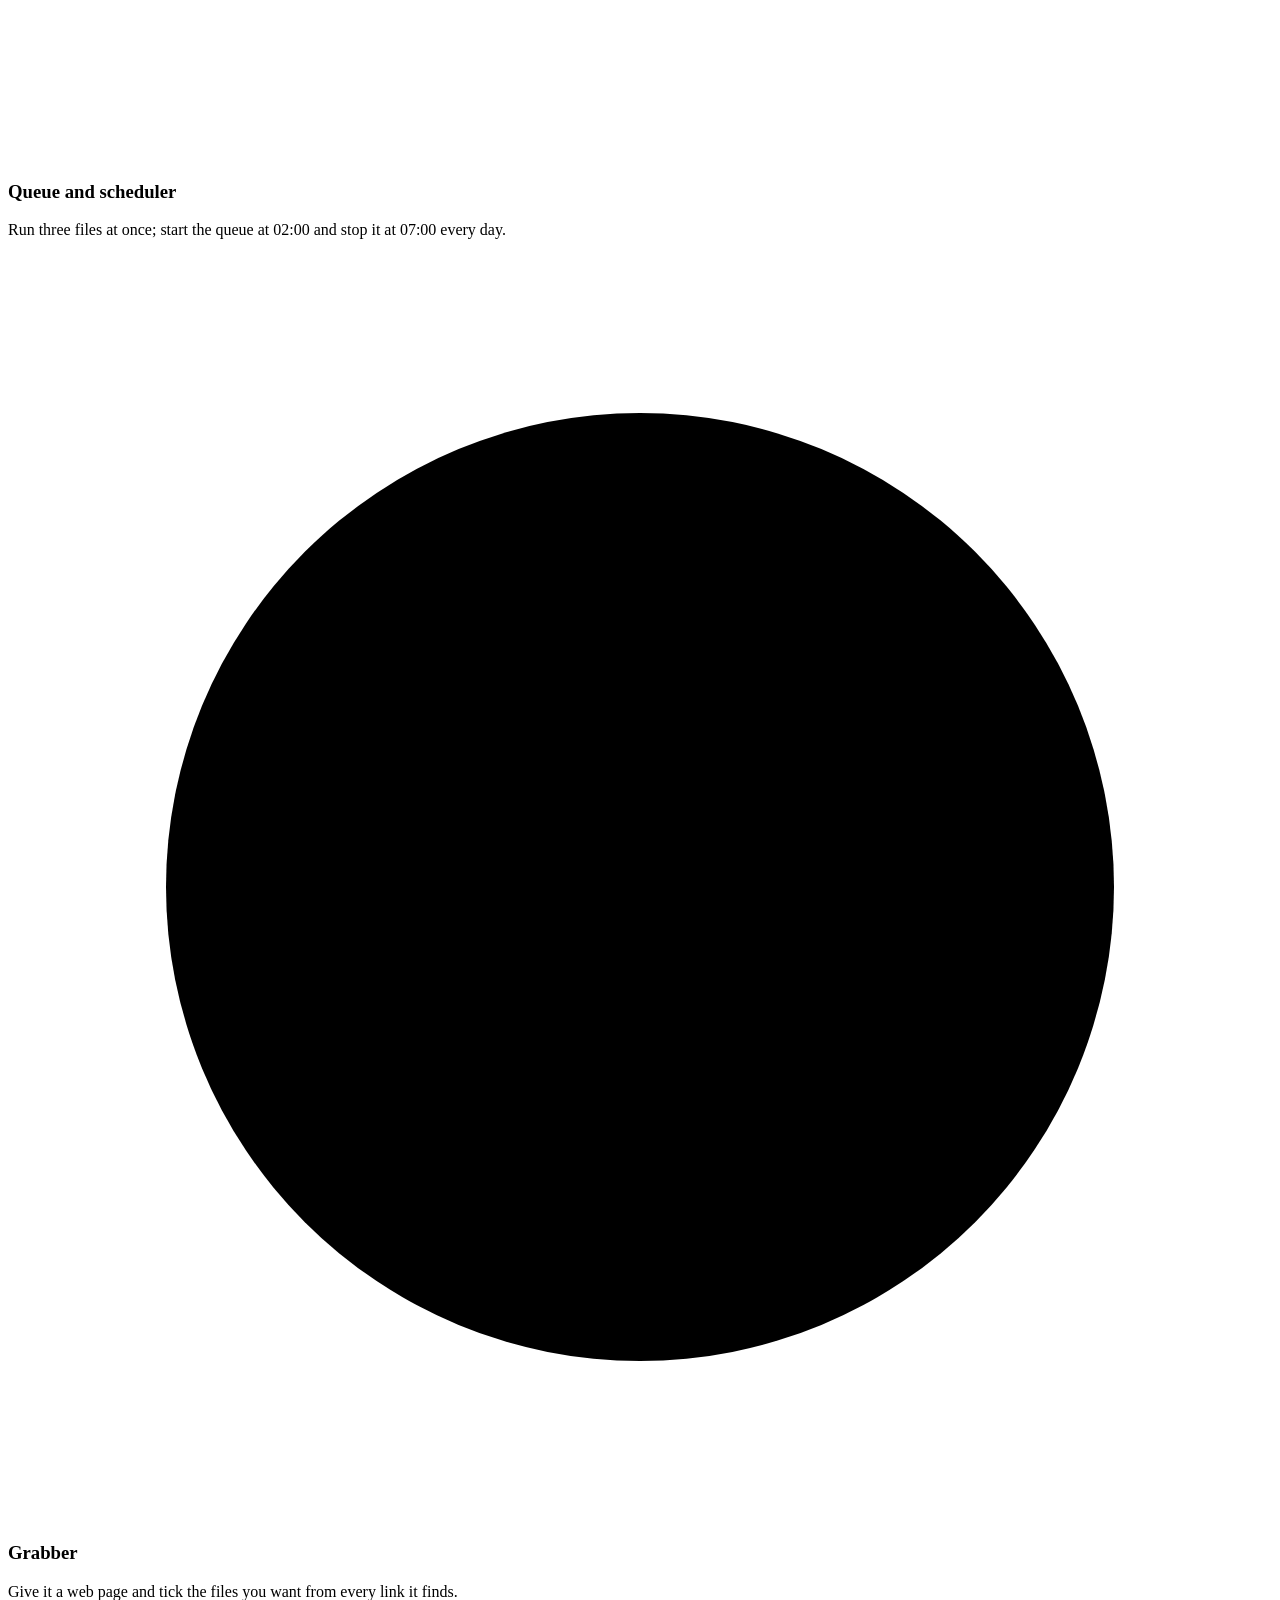
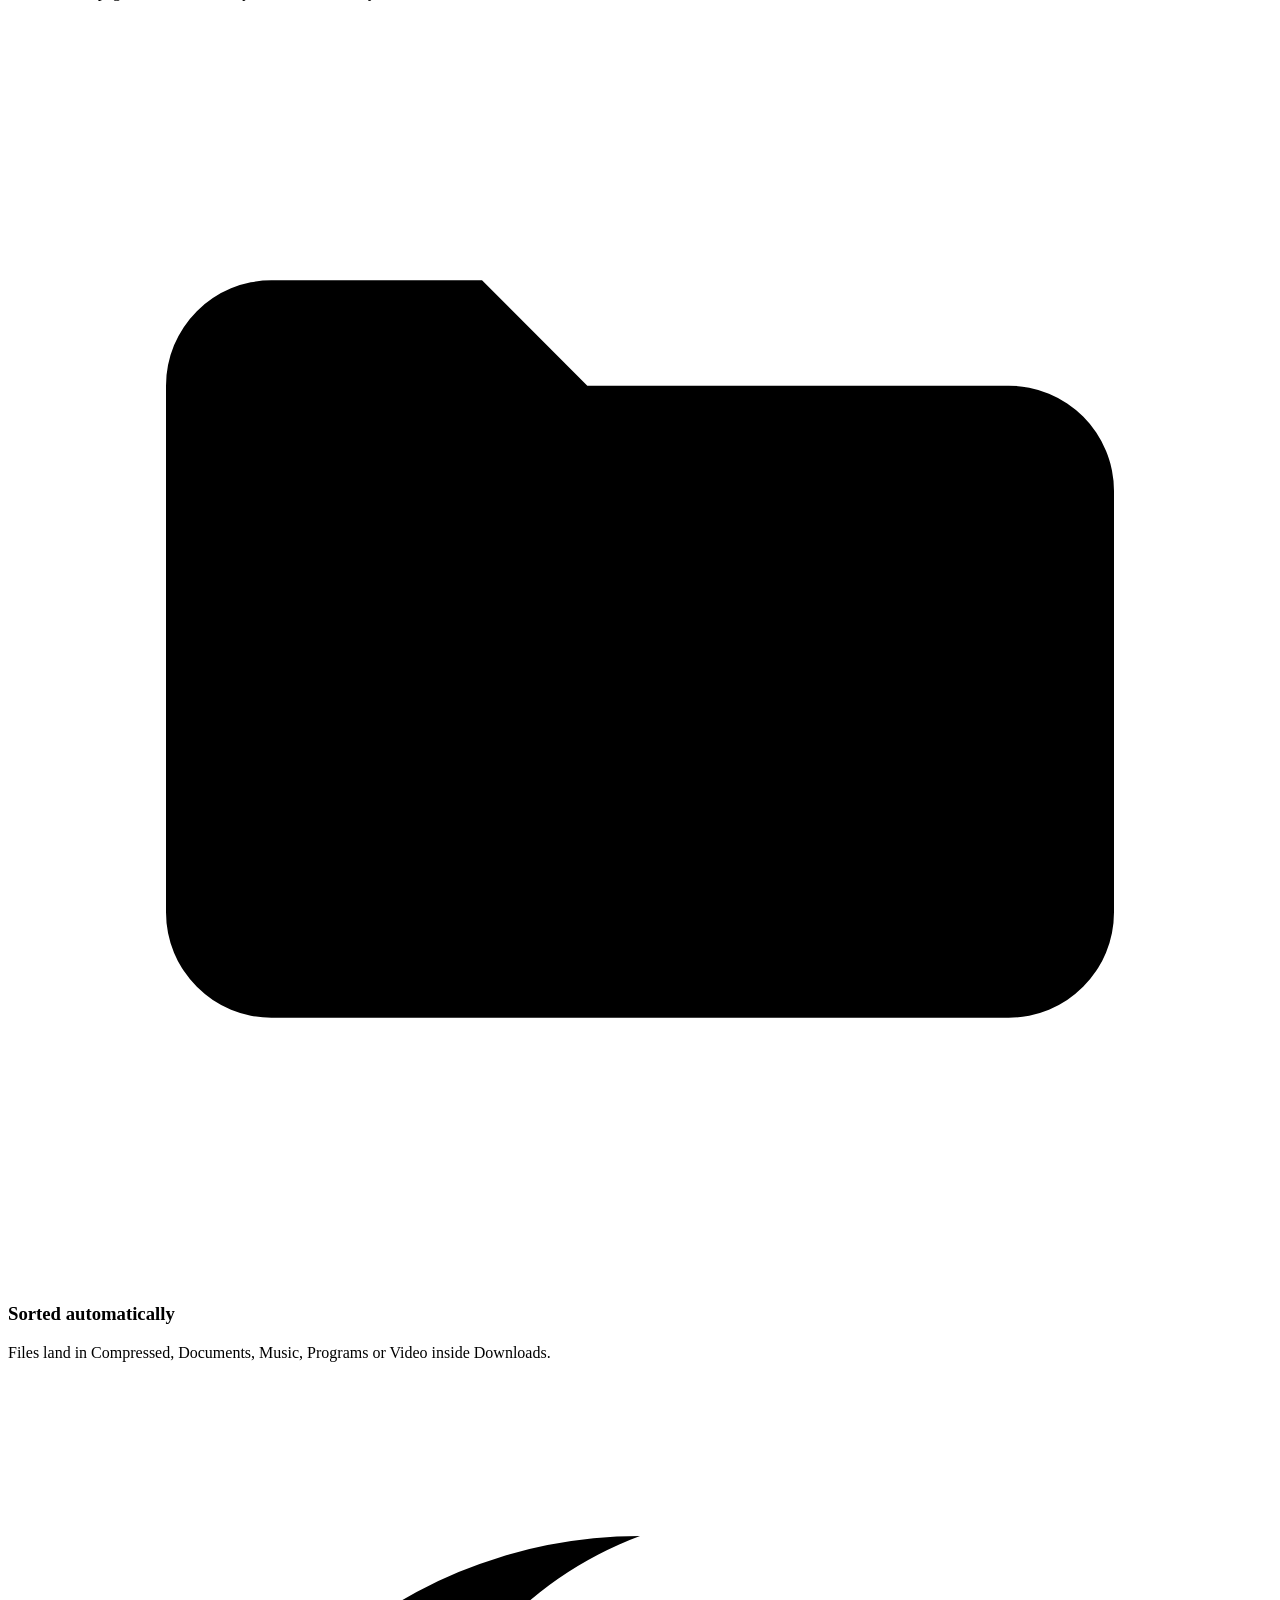
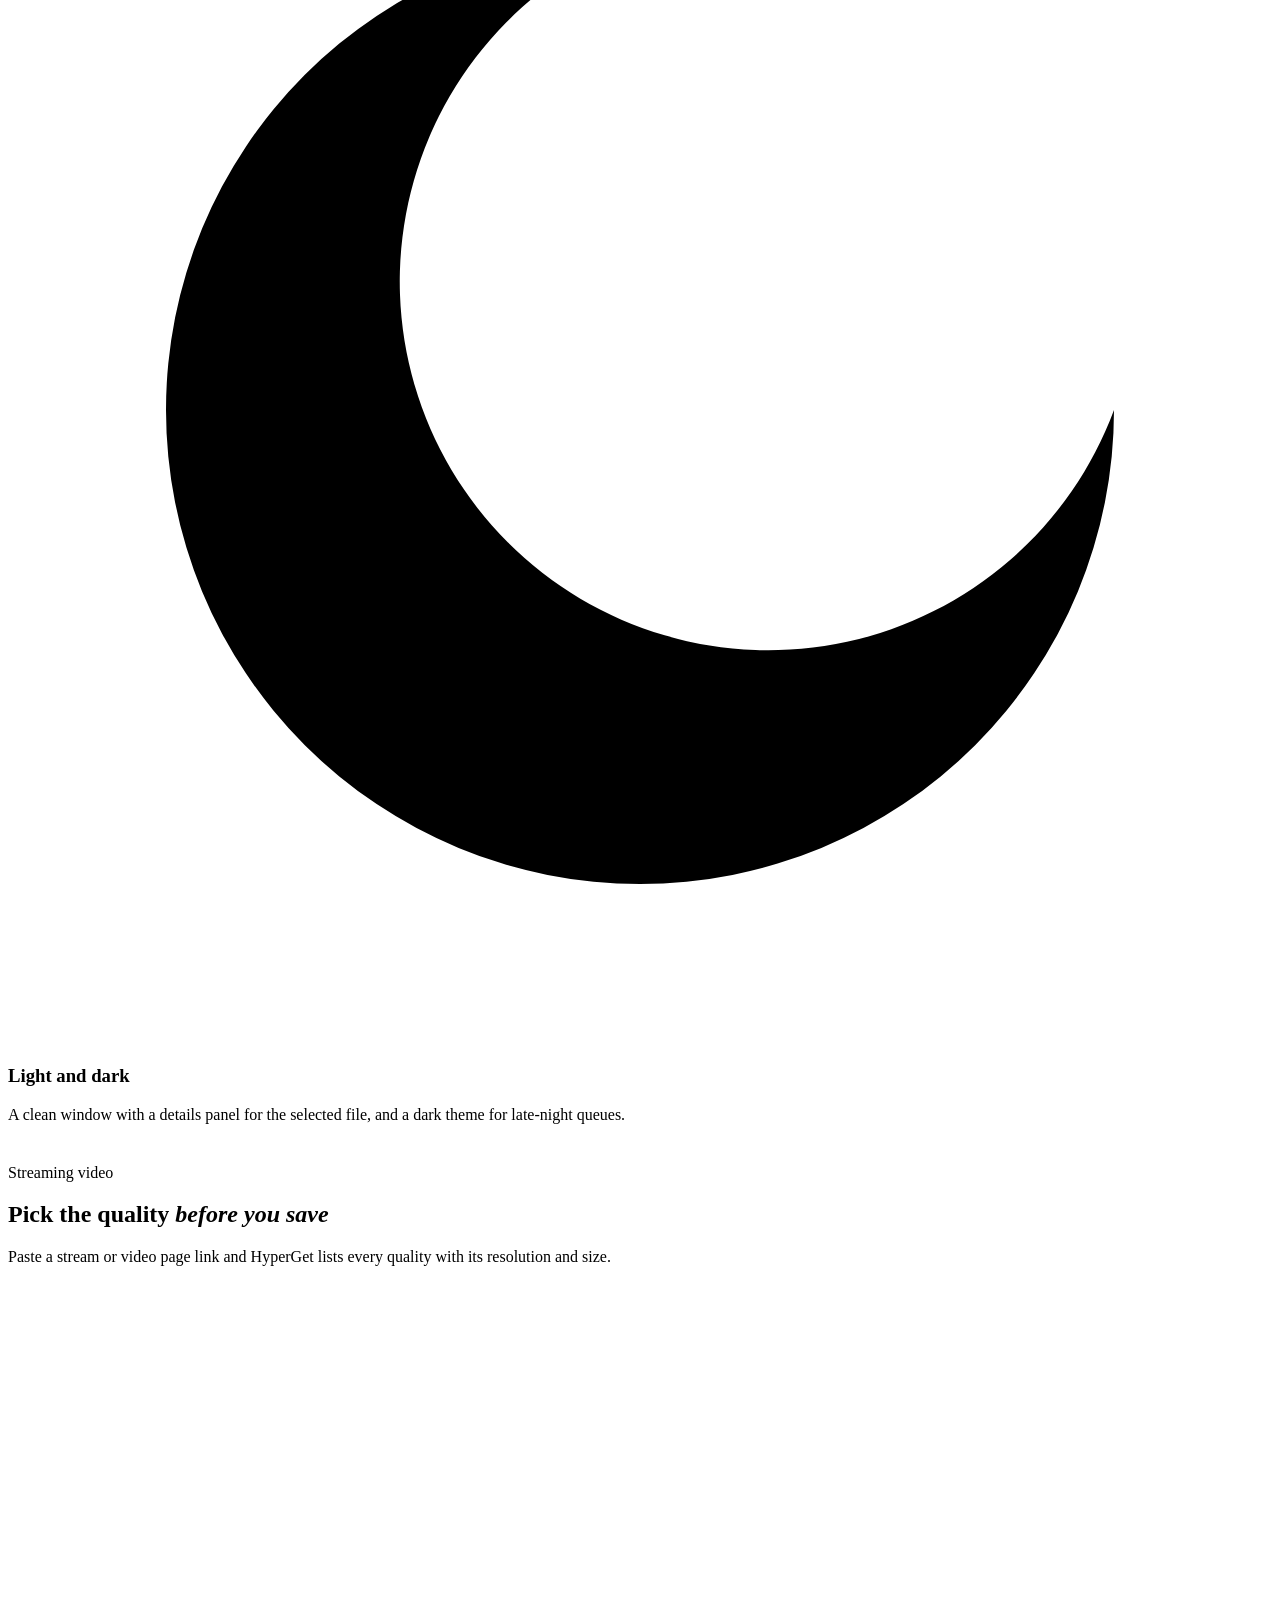
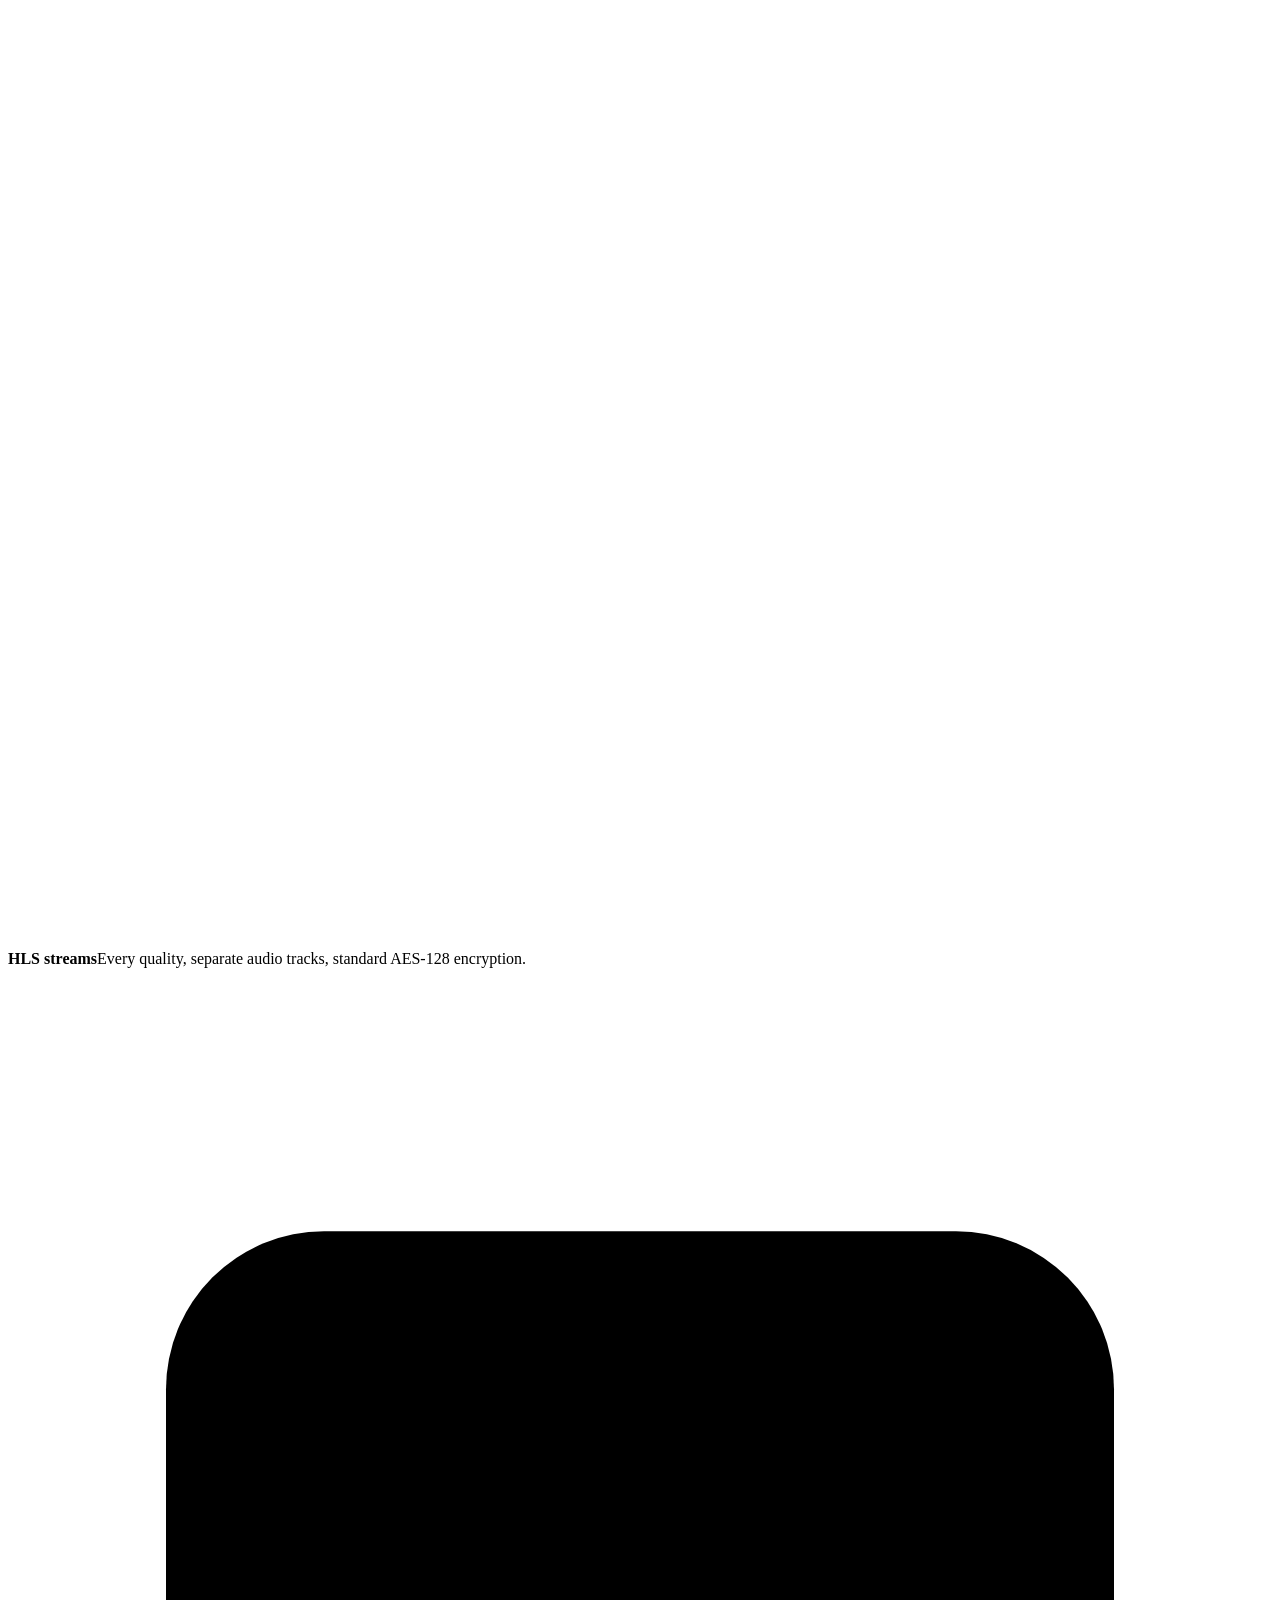
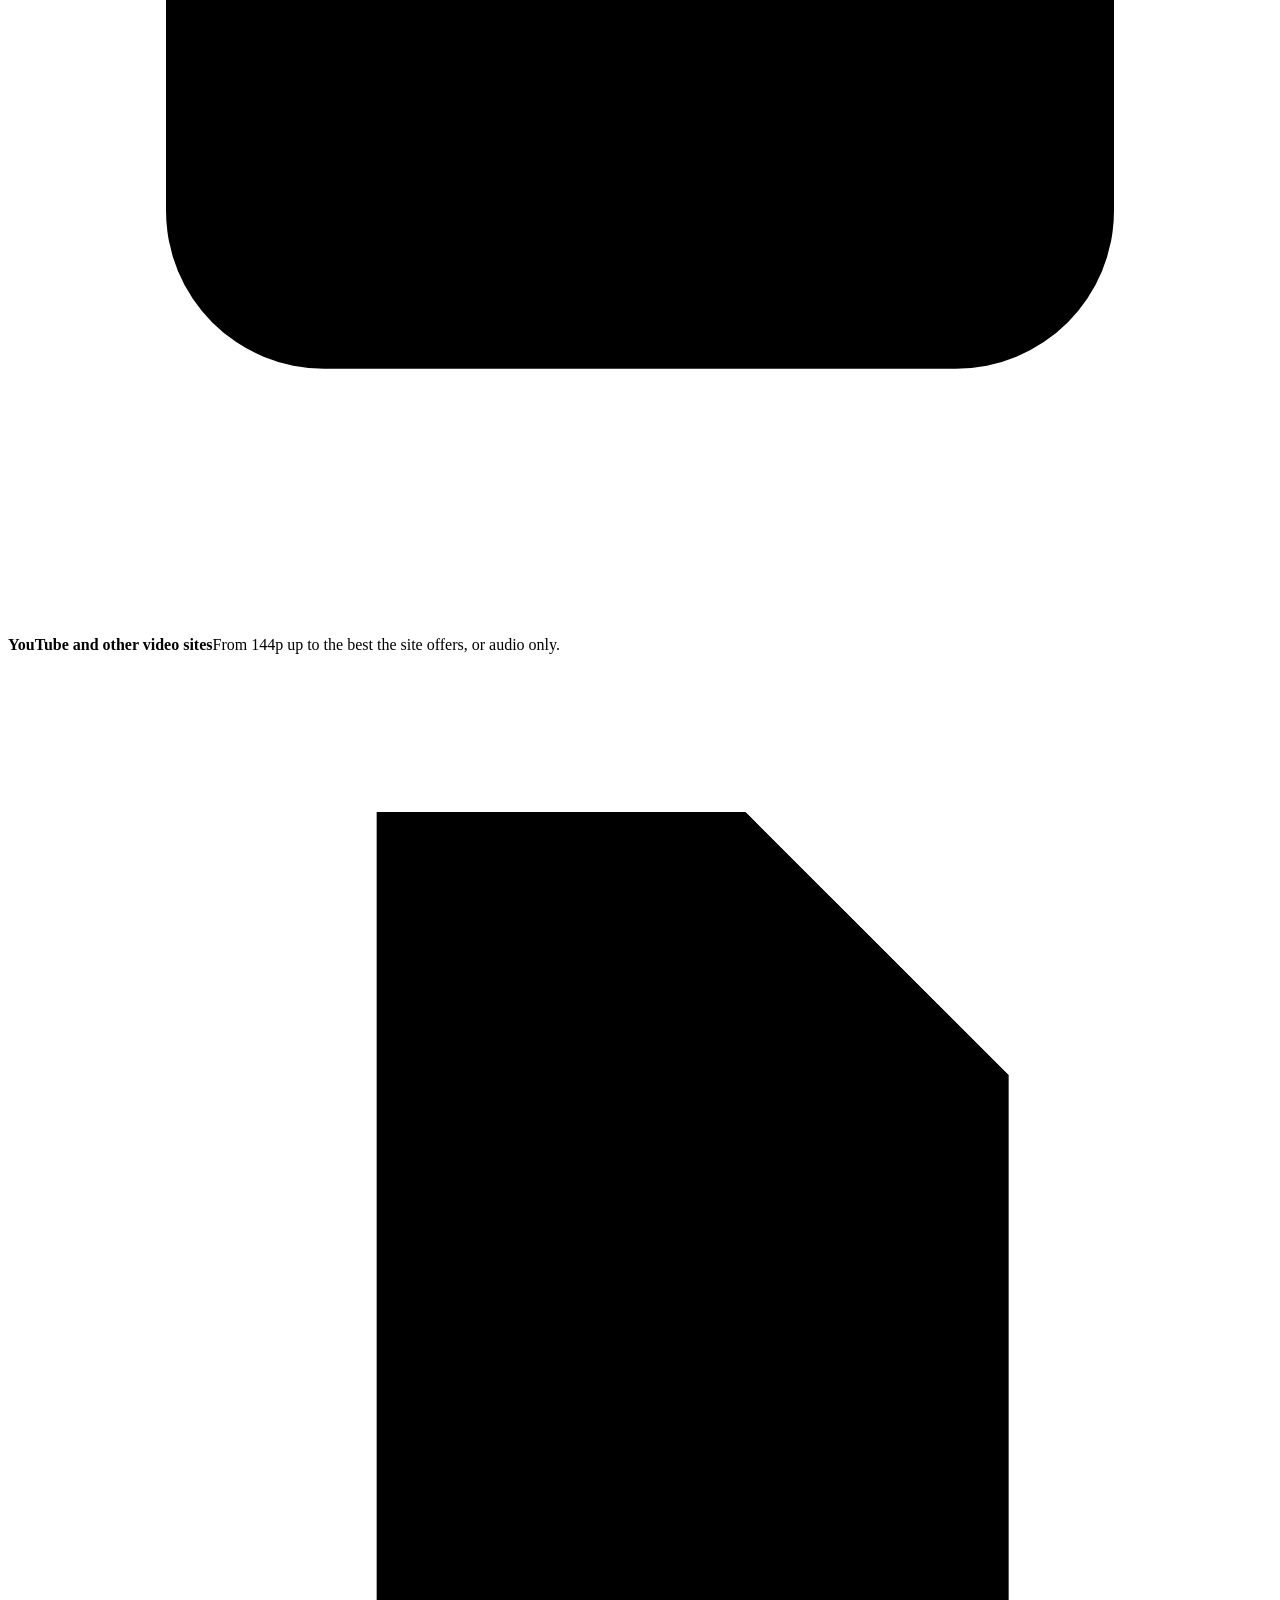
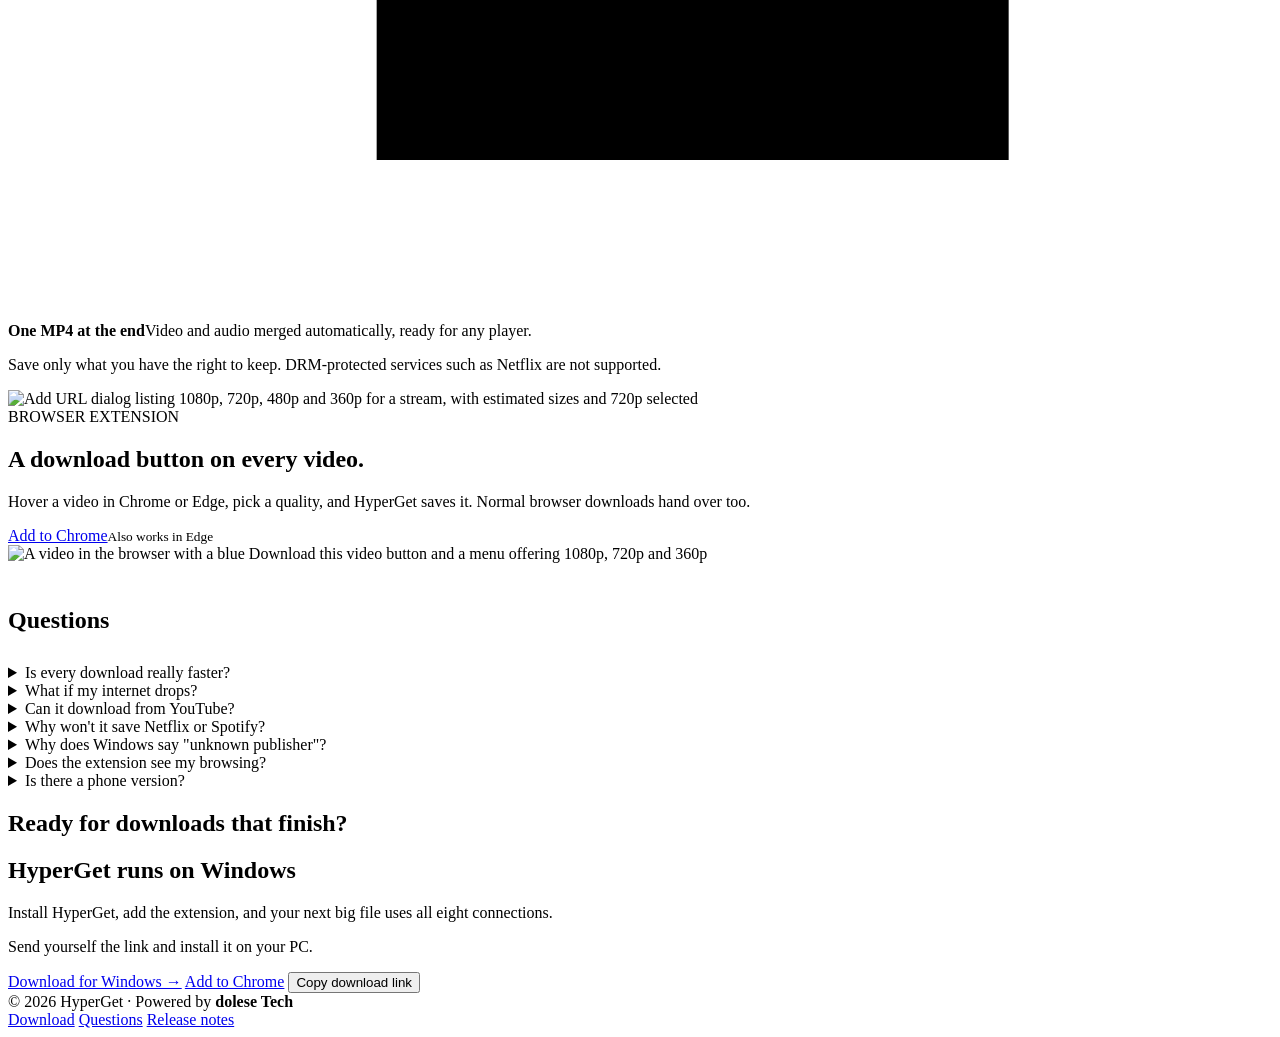
==== commit 8fa1a039: "Rebuild website from approved mockups, add Vercel config Home (hero, how it works, features, video, " ====
--- a/website/index.html
+++ b/website/index.html
@@ -3,504 +3,191 @@
 <head>
 <meta charset="utf-8">
 <meta name="viewport" content="width=device-width, initial-scale=1, viewport-fit=cover">
-<!-- page:start -->
-<title>HyperGet Downloader</title>
-<meta name="claude:viewport-fit-sides" content="cover">
-<meta name="description" content="HyperGet splits every download across up to eight connections, resumes where it stopped, and saves streaming video in the quality you pick.">
+<title>HyperGet Downloader · faster downloads for Windows</title>
+<meta name="description" content="HyperGet splits every download across up to eight connections, resumes after drops and restarts, and saves video in the quality you pick.">
+<meta name="theme-color" content="#16235B">
+<meta property="og:title" content="HyperGet Downloader">
+<meta property="og:description" content="Every download split eight ways, and finished sooner.">
+<meta property="og:image" content="/assets/app-light.webp">
+<link rel="icon" href="/assets/favicon.svg" type="image/svg+xml">
 <link rel="preconnect" href="https://fonts.googleapis.com">
 <link rel="preconnect" href="https://fonts.gstatic.com" crossorigin>
-<link rel="stylesheet" href="https://fonts.googleapis.com/css2?family=Bricolage+Grotesque:opsz,wght@12..96,600;12..96,800&family=Inter:wght@400;500;600&family=JetBrains+Mono:wght@500&display=swap">
-<style>
-/* Layout: one column of bands; the hero's live "segment meter" is the page's signature,
-   and the same eight-lane motif returns in the "how it works" band. */
-:root {
-  --bg: #f5f7fb;          /* page ground, blue-biased neutral */
-  --surface: #ffffff;
-  --ink: #0d1526;         /* text */
-  --muted: #56627a;
-  --line: #dde3ee;
-  --accent: #2457e6;      /* HyperGet blue */
-  --accent-ink: #ffffff;
-  --accent-soft: #e6edfd;
-  --done: #15985a;        /* segment complete */
-  --wait: #c7810d;        /* paused */
-  --track: #e3e8f2;
-  --band: #0d1526;        /* dark band (hero meter, download band) */
-  --band-ink: #eef2fa;
-  --band-muted: #93a0b8;
-  --band-line: #26324a;
-
-  --display: "Bricolage Grotesque", "Segoe UI", system-ui, sans-serif;
-  --body: "Inter", "Segoe UI", system-ui, -apple-system, sans-serif;
-  --mono: "JetBrains Mono", ui-monospace, "Cascadia Mono", Consolas, monospace;
-
-  --step--1: 0.875rem;
-  --step-0: 1rem;
-  --step-1: 1.2rem;
-  --step-2: clamp(1.5rem, 1.2rem + 1.2vw, 2rem);
-  --step-3: clamp(2rem, 1.4rem + 2.6vw, 3.1rem);
-  --step-4: clamp(2.5rem, 1.6rem + 4vw, 4.4rem);
-  --radius: 14px;
-  --wrap: 1160px;
-}
-@media (prefers-color-scheme: dark) {
-  :root:not([data-theme="light"]) {
-    --bg: #0a0f1b; --surface: #111a2b; --ink: #e8edf7; --muted: #9aa7bf; --line: #223049;
-    --accent: #5b8bff; --accent-ink: #07101f; --accent-soft: #16244a; --done: #2fbf78; --wait: #e2a23a;
-    --track: #1f2a40; --band: #050913; --band-ink: #eef2fa; --band-muted: #8b98b2; --band-line: #1c2740;
-    color-scheme: dark;
-  }
-}
-:root[data-theme="dark"] {
-  --bg: #0a0f1b; --surface: #111a2b; --ink: #e8edf7; --muted: #9aa7bf; --line: #223049;
-  --accent: #5b8bff; --accent-ink: #07101f; --accent-soft: #16244a; --done: #2fbf78; --wait: #e2a23a;
-  --track: #1f2a40; --band: #050913; --band-ink: #eef2fa; --band-muted: #8b98b2; --band-line: #1c2740;
-  color-scheme: dark;
-}
-
-* { box-sizing: border-box; }
-html { scroll-behavior: smooth; }
-body { margin: 0; background: var(--bg); color: var(--ink); font: 400 var(--step-0)/1.6 var(--body); -webkit-font-smoothing: antialiased; }
-img { max-width: 100%; height: auto; display: block; }
-a { color: var(--accent); }
-h1, h2, h3 { font-family: var(--display); font-weight: 800; line-height: 1.05; letter-spacing: -0.02em; margin: 0; text-wrap: balance; }
-p { margin: 0; }
-.wrap { max-width: var(--wrap); margin: 0 auto; padding-left: max(16px, env(safe-area-inset-left, 0px)); padding-right: max(16px, env(safe-area-inset-right, 0px)); }
-.mono { font-family: var(--mono); font-variant-numeric: tabular-nums; }
-.eyebrow { font: 600 0.78rem/1 var(--body); letter-spacing: 0.12em; text-transform: uppercase; color: var(--accent); }
-:focus-visible { outline: 3px solid var(--accent); outline-offset: 3px; border-radius: 6px; }
-
-/* ---------- nav ---------- */
-body::before { content: ""; position: fixed; inset: 0 0 auto; height: env(safe-area-inset-top, 0px); z-index: 10; background: var(--bg); }
-.nav { position: sticky; top: env(safe-area-inset-top, 0px); z-index: 5; background: color-mix(in srgb, var(--bg) 88%, transparent); backdrop-filter: blur(10px); border-bottom: 1px solid var(--line); }
-.nav .wrap { display: flex; align-items: center; gap: 28px; height: 62px; }
-.brand { display: flex; align-items: center; gap: 10px; font: 800 1.1rem var(--display); color: var(--ink); text-decoration: none; letter-spacing: -0.01em; }
-.mark { width: 28px; height: 28px; border-radius: 8px; background: var(--accent); color: var(--accent-ink); display: grid; place-items: center; flex: none; }
-.mark svg { width: 16px; height: 16px; }
-.nav nav { display: flex; gap: 22px; margin-left: auto; }
-.nav nav a { color: var(--muted); text-decoration: none; font-size: 0.93rem; font-weight: 500; }
-.nav nav a:hover { color: var(--ink); }
-.btn { display: inline-flex; align-items: center; gap: 9px; height: 44px; padding: 0 20px; border-radius: 10px; font: 600 0.97rem var(--body); text-decoration: none; border: 1px solid transparent; cursor: pointer; white-space: nowrap; }
-.btn svg { width: 18px; height: 18px; flex: none; }
-.btn-primary { background: var(--accent); color: var(--accent-ink); }
-.btn-primary:hover { filter: brightness(1.08); }
-.btn-ghost { border-color: var(--line); color: var(--ink); background: var(--surface); }
-.btn-ghost:hover { border-color: var(--muted); }
-.btn-sm { height: 36px; padding: 0 14px; font-size: 0.9rem; }
-
-/* ---------- hero ---------- */
-.hero { padding-block: 64px 40px; }
-.hero .wrap { display: grid; grid-template-columns: minmax(0, 1.05fr) minmax(0, 1fr); gap: 56px; align-items: center; }
-.hero h1 { font-size: var(--step-4); }
-.hero h1 em { font-style: normal; color: var(--accent); }
-.lede { font-size: var(--step-1); color: var(--muted); margin-top: 20px; max-width: 34em; line-height: 1.55; }
-.cta { display: flex; flex-wrap: wrap; gap: 12px; margin-top: 30px; }
-.fine { margin-top: 14px; font-size: var(--step--1); color: var(--muted); }
-
-/* segment meter: the file split into eight byte ranges */
-.meter { background: var(--band); color: var(--band-ink); border-radius: 18px; padding: 22px 22px 18px; box-shadow: 0 30px 60px -30px rgba(13, 21, 38, .55); min-width: 0; }
-.meter-head { display: flex; justify-content: space-between; align-items: baseline; gap: 12px; flex-wrap: wrap; }
-.meter-name { font-weight: 600; font-size: 1.02rem; min-width: 0; overflow-wrap: anywhere; }
-.meter-host { color: var(--band-muted); font-size: 0.82rem; }
-.meter-pct { font: 500 2.3rem/1 var(--mono); font-variant-numeric: tabular-nums; }
-.file { position: relative; height: 14px; border-radius: 7px; background: var(--band-line); margin: 16px 0 6px; overflow: hidden; display: flex; }
-.file span { height: 100%; flex: 1; position: relative; border-right: 2px solid var(--band); }
-.file span:last-child { border-right: 0; }
-.file span i { position: absolute; inset: 0 auto 0 0; background: var(--accent); }
-.file span.done i { background: var(--done); }
-.ruler { display: flex; justify-content: space-between; font: 500 0.72rem var(--mono); color: var(--band-muted); }
-.lanes { display: grid; grid-template-columns: 1fr 1fr; gap: 9px 22px; margin-top: 18px; }
-.lane { display: grid; grid-template-columns: 26px 1fr 40px; align-items: center; gap: 8px; font: 500 0.78rem var(--mono); color: var(--band-muted); }
-.lane .bar { height: 6px; border-radius: 3px; background: var(--band-line); overflow: hidden; }
-.lane .bar i { display: block; height: 100%; background: var(--accent); border-radius: 3px; }
-.lane.done .bar i { background: var(--done); }
-.lane b { text-align: right; font-weight: 500; color: var(--band-ink); }
-.meter-foot { display: flex; flex-wrap: wrap; gap: 8px 22px; margin-top: 18px; padding-top: 14px; border-top: 1px solid var(--band-line); font-size: 0.85rem; color: var(--band-muted); }
-.meter-foot b { color: var(--band-ink); font: 500 0.9rem var(--mono); }
-
-/* ---------- screenshot ---------- */
-.shot { padding-block: 28px 20px; }
-.frame { border-radius: 14px; overflow: hidden; border: 1px solid var(--line); box-shadow: 0 40px 80px -40px rgba(13, 21, 38, .45); background: var(--surface); }
-.frame .shot-dark { display: none; }
-@media (prefers-color-scheme: dark) { :root:not([data-theme="light"]) .frame .shot-light { display: none; } :root:not([data-theme="light"]) .frame .shot-dark { display: block; } }
-:root[data-theme="dark"] .frame .shot-light { display: none; }
-:root[data-theme="dark"] .frame .shot-dark { display: block; }
-.caption { text-align: center; color: var(--muted); font-size: var(--step--1); margin-top: 14px; }
-
-/* ---------- sections ---------- */
-section.band { padding-block: 88px; }
-.head { max-width: 40em; margin-bottom: 44px; }
-.head h2 { font-size: var(--step-3); margin-top: 12px; }
-.head p { color: var(--muted); font-size: var(--step-1); margin-top: 16px; line-height: 1.55; }
-
-/* how it works: a real sequence, so it is numbered */
-.steps { display: grid; grid-template-columns: repeat(3, minmax(0, 1fr)); gap: 20px; counter-reset: step; }
-.step { background: var(--surface); border: 1px solid var(--line); border-radius: var(--radius); padding: 24px; min-width: 0; }
-.step-n { font: 500 0.8rem var(--mono); color: var(--muted); }
-.step h3 { font-size: var(--step-1); margin: 10px 0 8px; letter-spacing: -0.01em; }
-.step p { color: var(--muted); font-size: 0.95rem; }
-.mini { margin-top: 18px; display: grid; gap: 5px; }
-.mini .row { display: flex; gap: 3px; height: 10px; }
-.mini .row span { flex: 1; border-radius: 2px; background: var(--track); }
-.mini .row span.a { background: var(--accent); }
-.mini .row span.d { background: var(--done); }
-.mini .row span.n { background: color-mix(in srgb, var(--accent) 45%, var(--track)); }
-.mini .lbl { font: 500 0.72rem var(--mono); color: var(--muted); margin-top: 4px; }
-
-/* features */
-.features { display: grid; grid-template-columns: repeat(3, minmax(0, 1fr)); gap: 40px 36px; }
-.feat { min-width: 0; }
-.feat .ic { width: 40px; height: 40px; border-radius: 10px; background: var(--accent-soft); color: var(--accent); display: grid; place-items: center; margin-bottom: 14px; }
-.feat .ic svg { width: 20px; height: 20px; fill: none; stroke: currentColor; stroke-width: 1.9; stroke-linecap: round; stroke-linejoin: round; }
-.feat h3 { font-size: 1.12rem; letter-spacing: -0.01em; margin-bottom: 6px; font-weight: 600; font-family: var(--body); }
-.feat p { color: var(--muted); font-size: 0.95rem; }
-
-/* split media sections */
-.split { display: grid; grid-template-columns: minmax(0, 1fr) minmax(0, 1.1fr); gap: 56px; align-items: center; }
-.split.flip > :first-child { order: 2; }
-.split h2 { font-size: var(--step-3); margin-top: 12px; }
-.split .copy > p { color: var(--muted); font-size: var(--step-1); margin-top: 16px; line-height: 1.55; }
-.ticks { list-style: none; padding: 0; margin: 24px 0 0; display: grid; gap: 12px; }
-.ticks li { display: grid; grid-template-columns: 22px 1fr; gap: 10px; color: var(--ink); }
-.ticks li svg { width: 20px; height: 20px; color: var(--done); margin-top: 2px; }
-.ticks li span { color: var(--muted); }
-.ticks li b { font-weight: 600; color: var(--ink); }
-.pic { border-radius: 14px; overflow: hidden; border: 1px solid var(--line); box-shadow: 0 30px 60px -36px rgba(13, 21, 38, .5); min-width: 0; }
-.chips { display: flex; flex-wrap: wrap; gap: 8px; margin-top: 22px; }
-.chip { font: 500 0.8rem var(--mono); padding: 6px 10px; border-radius: 999px; border: 1px solid var(--line); color: var(--muted); background: var(--surface); }
-.note { margin-top: 22px; font-size: 0.9rem; color: var(--muted); border-left: 3px solid var(--wait); padding: 4px 0 4px 14px; }
-
-/* download band */
-.dl { background: var(--band); color: var(--band-ink); }
-.dl .head p { color: var(--band-muted); }
-.dl .eyebrow { color: color-mix(in srgb, var(--accent) 70%, #fff); }
-.options { display: grid; grid-template-columns: repeat(2, minmax(0, 1fr)); gap: 20px; }
-.opt { border: 1px solid var(--band-line); border-radius: var(--radius); padding: 28px; display: flex; flex-direction: column; gap: 14px; min-width: 0; }
-.opt.main { border-color: color-mix(in srgb, var(--accent) 60%, var(--band-line)); background: color-mix(in srgb, var(--accent) 9%, transparent); }
-.opt h3 { font-size: var(--step-2); }
-.opt .file-name { font: 500 0.85rem var(--mono); color: var(--band-muted); overflow-wrap: anywhere; }
-.opt p { color: var(--band-muted); }
-.opt .btn { align-self: flex-start; margin-top: auto; }
-.opt .btn-ghost { background: transparent; color: var(--band-ink); border-color: var(--band-line); }
-.reqs { display: grid; grid-template-columns: repeat(3, minmax(0, 1fr)); gap: 20px; margin-top: 36px; padding-top: 28px; border-top: 1px solid var(--band-line); }
-.reqs dt { font: 600 0.75rem var(--body); letter-spacing: 0.1em; text-transform: uppercase; color: var(--band-muted); }
-.reqs dd { margin: 6px 0 0; font-size: 0.95rem; }
-
-/* faq */
-.faq { max-width: 820px; }
-.faq details { border-bottom: 1px solid var(--line); }
-.faq summary { cursor: pointer; list-style: none; padding: 20px 36px 20px 0; font-weight: 600; font-size: 1.05rem; position: relative; }
-.faq summary::-webkit-details-marker { display: none; }
-.faq summary::after { content: "+"; position: absolute; right: 4px; top: 16px; font: 400 1.5rem/1 var(--body); color: var(--muted); }
-.faq details[open] summary::after { content: "–"; }
-.faq details p { color: var(--muted); padding-bottom: 20px; max-width: 62ch; }
-
-footer { border-top: 1px solid var(--line); padding-block: 32px; color: var(--muted); font-size: 0.9rem; }
-footer .wrap { display: flex; flex-wrap: wrap; gap: 14px 28px; align-items: center; }
-footer .brand { font-size: 1rem; }
-footer .links { display: flex; gap: 20px; margin-left: auto; flex-wrap: wrap; }
-footer a { color: var(--muted); text-decoration: none; }
-footer a:hover { color: var(--ink); }
-
-@media (max-width: 920px) {
-  .hero .wrap, .split { grid-template-columns: 1fr; gap: 40px; }
-  .split.flip > :first-child { order: 0; }
-  .steps, .features { grid-template-columns: 1fr 1fr; }
-  .nav nav { display: none; }
-  .nav .btn { margin-left: auto; }
-}
-@media (max-width: 620px) {
-  .hero { padding-block: 40px 24px; }
-  section.band { padding-block: 64px; }
-  .steps, .features, .options, .reqs { grid-template-columns: 1fr; }
-  .lanes { grid-template-columns: 1fr; }
-  .meter-pct { font-size: 1.9rem; }
-}
-@media (prefers-reduced-motion: reduce) { html { scroll-behavior: auto; } }
-</style>
+<link rel="stylesheet" href="https://fonts.googleapis.com/css2?family=Inter:wght@400;500;600;700;800&family=Newsreader:ital,opsz,wght@0,6..72,400;1,6..72,400&family=JetBrains+Mono:wght@500&display=swap">
+<link rel="stylesheet" href="/styles.css">
 </head>
 <body>
 
-<header class="nav">
-  <div class="wrap">
-    <a class="brand" href="#top"><span class="mark"><svg viewBox="0 0 24 24" fill="none" stroke="currentColor" stroke-width="2.6" stroke-linecap="round" stroke-linejoin="round"><path d="M12 4v11M7 10.5l5 5 5-5M5 20h14"/></svg></span>HyperGet</a>
-    <nav aria-label="Sections">
-      <a href="#how">How it works</a>
+<header class="nav" id="nav">
+  <div class="nav-pill">
+    <a class="logo" href="/" aria-label="HyperGet home">
+      <span class="logo-mark"><svg width="16" height="16" viewBox="0 0 24 24" fill="none" stroke="#fff" stroke-width="2.6" stroke-linecap="round" stroke-linejoin="round" aria-hidden="true"><path d="M12 4v11M7 10.5l5 5 5-5M5 20h14"/></svg></span>
+      HyperGet
+    </a>
+    <nav class="nav-links" id="navLinks" aria-label="Sections">
       <a href="#features">Features</a>
       <a href="#video">Video</a>
       <a href="#extension">Extension</a>
       <a href="#faq">FAQ</a>
     </nav>
-    <a class="btn btn-primary btn-sm" href="#get">Download</a>
+    <div class="nav-cta">
+      <a class="btn btn-navy btn-sm" href="/download">Download</a>
+      <button class="menu-btn" id="menuBtn" type="button" aria-label="Open menu" aria-expanded="false" aria-controls="navLinks">
+        <svg width="20" height="20" viewBox="0 0 24 24" fill="none" stroke="currentColor" stroke-width="2" stroke-linecap="round" aria-hidden="true"><path d="M4 7h16M4 12h16M4 17h16"/></svg>
+      </button>
+    </div>
   </div>
 </header>
 
-<main id="top">
+<main>
+  <!-- 1. Hero -->
   <section class="hero">
     <div class="wrap">
-      <div>
-        <div class="eyebrow">Download manager for Windows</div>
-        <h1 style="margin-top:14px">Eight connections.<br>One file. <em>Done sooner.</em></h1>
-        <p class="lede">HyperGet splits every download into byte ranges and fetches them side by side. It picks up where it stopped after a dropped connection or a restart, and saves streaming video in the quality you choose.</p>
-        <div class="cta">
-          <a class="btn btn-primary" href="#get"><svg viewBox="0 0 24 24" fill="none" stroke="currentColor" stroke-width="2.4" stroke-linecap="round" stroke-linejoin="round"><path d="M12 4v11M7 10.5l5 5 5-5M5 20h14"/></svg>Download for Windows</a>
-          <a class="btn btn-ghost" href="#extension">Browser extension</a>
+      <div class="hero-grid">
+        <div class="hero-copy">
+          <span class="tag"><b>NEW</b>Version 0.1.0 · video in the quality you pick</span>
+          <h1>Every download split eight ways, and <em>finished sooner.</em></h1>
+          <p class="lede">HyperGet fetches each file over up to eight connections, picks up where it stopped after a dropped line or a restart, and saves video in the quality you choose.</p>
+          <div class="actions">
+            <a class="btn btn-navy" href="/download">Download for Windows →</a>
+            <a class="btn btn-ghost" href="/download#extension">Add to Chrome</a>
+          </div>
+          <ul class="ticks">
+            <li>Windows 10 and 11</li>
+            <li>Installer or portable</li>
+            <li>No account</li>
+          </ul>
         </div>
-        <p class="fine">Version 0.1.0 · Windows 10 and 11, 64-bit · Installer or portable</p>
+        <div class="shot">
+          <img src="/assets/app-light.webp" width="1600" height="1000" alt="HyperGet main window: downloads with progress, speed and time left, and eight connection bars for the selected file">
+          <div class="callout callout-a"><span class="chip chip-green">8×</span><span><b>24.2 MB/s total</b><small>Eight connections, one file</small></span></div>
+          <div class="callout callout-b"><span class="chip chip-navy"><svg width="18" height="18" viewBox="0 0 24 24" fill="none" stroke="currentColor" stroke-width="2" stroke-linecap="round" stroke-linejoin="round" aria-hidden="true"><path d="M3 12a9 9 0 1 0 3-6.7L3 8"/><path d="M3 3v5h5"/></svg></span><span><b>Resumed at 3.66 GB</b><small>Nothing downloaded twice</small></span></div>
+        </div>
       </div>
-
-      <div class="meter" aria-label="Example: a 5.9 GB file downloading over eight connections">
-        <div class="meter-head">
-          <div style="min-width:0">
-            <div class="meter-name">ubuntu-24.04-desktop.iso</div>
-            <div class="meter-host">releases.example.org · 5.9 GB</div>
-          </div>
-          <div class="meter-pct" id="pct">62%</div>
-        </div>
-        <div class="file" id="file"></div>
-        <div class="ruler"><span>0</span><span>1.5 GB</span><span>3.0 GB</span><span>4.4 GB</span><span>5.9 GB</span></div>
-        <div class="lanes" id="lanes"></div>
-        <div class="meter-foot">
-          <span>Speed <b id="spd">11.3 MB/s</b></span>
-          <span>Left <b id="eta">6m 12s</b></span>
-          <span>Connections <b id="conns">8 active</b></span>
-        </div>
+      <div class="facts">
+        <div><div class="fact-v">8</div><div class="fact-l">connections per file, rebalanced to the end</div></div>
+        <div><div class="fact-v">1080p</div><div class="fact-l">or any quality the stream offers, picked before you save</div></div>
+        <div><div class="fact-v">0 bytes</div><div class="fact-l">downloaded twice after a drop or restart</div></div>
       </div>
     </div>
   </section>
 
-  <section class="shot">
+  <!-- 2. How it works + features -->
+  <section class="section" id="features">
     <div class="wrap">
-      <div class="frame">
-        <img class="shot-light" src="assets/app-light.webp" width="2560" height="1600" alt="HyperGet main window: downloads list with progress, speed and time left, and per-connection progress bars for the selected file">
-        <img class="shot-dark" src="assets/app-dark.webp" width="2560" height="1600" alt="HyperGet main window in dark theme" loading="lazy">
-      </div>
-      <p class="caption">The main window: categories, live speed per download, and every connection of the selected file.</p>
-    </div>
-  </section>
-
-  <section class="band" id="how">
-    <div class="wrap">
-      <div class="head">
-        <div class="eyebrow">How it works</div>
-        <h2>Why a split download finishes first</h2>
-        <p>Many servers cap the speed of each single connection. HyperGet opens several to the same file and keeps every one of them busy until the last byte.</p>
+      <div class="section-head">
+        <span class="eyebrow">How it works</span>
+        <h2>Why a split download <em>finishes first</em></h2>
+        <p class="lede">Many servers cap each single connection. HyperGet opens several to the same file and keeps every one busy until the last byte.</p>
       </div>
       <div class="steps">
-        <div class="step">
-          <div class="step-n">Step 1</div>
+        <div class="card step">
+          <span class="num">1</span>
           <h3>Ask before fetching</h3>
-          <p>A one-byte request reveals the file's real name, its exact size, and whether the server accepts byte ranges.</p>
-          <div class="mini" aria-hidden="true"><div class="row"><span class="a" style="flex:.04"></span><span></span></div><div class="lbl">bytes=0-0 → 206, 6,335,397,888 bytes</div></div>
+          <p>One tiny request reveals the real file name, its exact size and whether the server can resume.</p>
+          <div class="seg" aria-hidden="true"><span class="a" style="flex:.05"></span><span></span></div>
+          <div class="seg-cap">bytes=0-0 → 206 · 5.9 GB · resumable</div>
         </div>
-        <div class="step">
-          <div class="step-n">Step 2</div>
-          <h3>Split into ranges</h3>
-          <p>The file is divided into up to eight ranges, one per connection, written straight into place on disk.</p>
-          <div class="mini" aria-hidden="true"><div class="row"><span class="a"></span><span class="a"></span><span class="a"></span><span class="a"></span><span class="a"></span><span class="a"></span><span class="a"></span><span class="a"></span></div><div class="lbl">8 × 755 MB</div></div>
+        <div class="card step">
+          <span class="num">2</span>
+          <h3>Split into eight</h3>
+          <p>The file is divided into eight ranges, one per connection, written straight into place on disk.</p>
+          <div class="seg" aria-hidden="true"><span class="a"></span><span class="a"></span><span class="a"></span><span class="a"></span><span class="a"></span><span class="a"></span><span class="a"></span><span class="a"></span></div>
+          <div class="seg-cap">8 × 755 MB</div>
         </div>
-        <div class="step">
-          <div class="step-n">Step 3</div>
+        <div class="card step">
+          <span class="num">3</span>
           <h3>Rebalance at the end</h3>
-          <p>When a connection finishes early it takes half of the biggest range still left, so no connection sits idle at the end.</p>
-          <div class="mini" aria-hidden="true"><div class="row"><span class="d"></span><span class="d"></span><span class="a"></span><span class="n"></span><span class="d"></span><span class="a"></span><span class="d"></span><span class="d"></span></div><div class="lbl">#2 done → takes half of #3</div></div>
+          <p>A connection that finishes early takes half of the biggest range left, so none sit idle.</p>
+          <div class="seg" aria-hidden="true"><span class="d"></span><span class="d"></span><span class="a"></span><span class="h"></span><span class="d"></span><span class="a"></span><span class="d"></span><span class="d"></span></div>
+          <div class="seg-cap">#2 done → takes half of #3</div>
         </div>
+      </div>
+      <div class="features">
+        <div class="card feat"><span class="icon"><svg viewBox="0 0 24 24" aria-hidden="true"><path d="M3 12a9 9 0 1 0 3-6.7L3 8"/><path d="M3 3v5h5"/></svg></span><h3>Resume after anything</h3><p>Wi-Fi drops or the PC restarts: each range's progress is saved and the file continues from the same byte.</p></div>
+        <div class="card feat"><span class="icon"><svg viewBox="0 0 24 24" aria-hidden="true"><path d="M4 14a8 8 0 0 1 16 0"/><path d="M12 14l4-4"/></svg></span><h3>Speed limit</h3><p>Cap HyperGet at 512 KB/s or 2 MB/s so calls and classes keep their bandwidth.</p></div>
+        <div class="card feat"><span class="icon"><svg viewBox="0 0 24 24" aria-hidden="true"><circle cx="12" cy="12" r="9"/><path d="M12 7v5l3 2"/></svg></span><h3>Queue and scheduler</h3><p>Run three files at once; start the queue at 02:00 and stop it at 07:00 every day.</p></div>
+        <div class="card feat"><span class="icon"><svg viewBox="0 0 24 24" aria-hidden="true"><circle cx="12" cy="12" r="9"/><path d="M3 12h18M12 3a14 14 0 0 1 0 18M12 3a14 14 0 0 0 0 18"/></svg></span><h3>Grabber</h3><p>Give it a web page and tick the files you want from every link it finds.</p></div>
+        <div class="card feat"><span class="icon"><svg viewBox="0 0 24 24" aria-hidden="true"><path d="M3 7a2 2 0 0 1 2-2h4l2 2h8a2 2 0 0 1 2 2v8a2 2 0 0 1-2 2H5a2 2 0 0 1-2-2z"/></svg></span><h3>Sorted automatically</h3><p>Files land in Compressed, Documents, Music, Programs or Video inside Downloads.</p></div>
+        <div class="card feat"><span class="icon"><svg viewBox="0 0 24 24" aria-hidden="true"><path d="M12 3a7 7 0 1 0 9 9 9 9 0 1 1-9-9z"/></svg></span><h3>Light and dark</h3><p>A clean window with a details panel for the selected file, and a dark theme for late-night queues.</p></div>
       </div>
     </div>
   </section>
 
-  <section class="band" id="features" style="padding-top:24px">
+  <!-- 3. Video + extension -->
+  <section class="section" id="video" style="padding-top:24px">
     <div class="wrap">
-      <div class="head">
-        <div class="eyebrow">Features</div>
-        <h2>Everything a long download needs</h2>
+      <div class="split">
+        <div class="split-copy">
+          <span class="eyebrow">Streaming video</span>
+          <h2>Pick the quality <em>before you save</em></h2>
+          <p class="lede">Paste a stream or video page link and HyperGet lists every quality with its resolution and size.</p>
+          <div class="items">
+            <div class="card item"><span class="icon"><svg viewBox="0 0 24 24" aria-hidden="true"><path d="M4 6h16M4 12h10M4 18h7"/></svg></span><div><b>HLS streams</b><span>Every quality, separate audio tracks, standard AES-128 encryption.</span></div></div>
+            <div class="card item"><span class="icon"><svg viewBox="0 0 24 24" aria-hidden="true"><rect x="3" y="5" width="18" height="14" rx="3"/><path d="M10 9.5v5l4-2.5z"/></svg></span><div><b>YouTube and other video sites</b><span>From 144p up to the best the site offers, or audio only.</span></div></div>
+            <div class="card item"><span class="icon"><svg viewBox="0 0 24 24" aria-hidden="true"><path d="M7 3h7l5 5v13H7z"/><path d="M14 3v5h5"/></svg></span><div><b>One MP4 at the end</b><span>Video and audio merged automatically, ready for any player.</span></div></div>
+          </div>
+          <p class="note">Save only what you have the right to keep. DRM-protected services such as Netflix are not supported.</p>
+        </div>
+        <img class="picker" src="/assets/quality-picker.webp" width="1100" height="831" loading="lazy" alt="Add URL dialog listing 1080p, 720p, 480p and 360p for a stream, with estimated sizes and 720p selected">
       </div>
-      <div class="features">
-        <div class="feat">
-          <div class="ic"><svg viewBox="0 0 24 24"><path d="M3 12a9 9 0 1 0 3-6.7L3 8"/><path d="M3 3v5h5"/></svg></div>
-          <h3>Resume after anything</h3>
-          <p>Wi-Fi drops, the laptop sleeps, or you close the app: progress for each range is saved, and the download continues from the same byte.</p>
+
+      <div class="banner" id="extension">
+        <div class="banner-copy">
+          <div class="banner-eyebrow">BROWSER EXTENSION</div>
+          <h2>A download button on every video.</h2>
+          <p>Hover a video in Chrome or Edge, pick a quality, and HyperGet saves it. Normal browser downloads hand over too.</p>
+          <div class="banner-row"><a class="btn btn-green" href="/download#extension">Add to Chrome</a><small>Also works in Edge</small></div>
         </div>
-        <div class="feat">
-          <div class="ic"><svg viewBox="0 0 24 24"><path d="M4 14a8 8 0 0 1 16 0"/><path d="M12 14l4-4"/><path d="M4 18h16"/></svg></div>
-          <h3>Speed limit</h3>
-          <p>Cap HyperGet at 512 KB/s, 2 MB/s or any value so video calls and games keep their bandwidth. The limit is shared across all downloads.</p>
-        </div>
-        <div class="feat">
-          <div class="ic"><svg viewBox="0 0 24 24"><circle cx="12" cy="12" r="9"/><path d="M12 7v5l3 2"/></svg></div>
-          <h3>Queue and scheduler</h3>
-          <p>Choose how many files run at once, and start the queue at 02:00 and stop it at 07:00 every day.</p>
-        </div>
-        <div class="feat">
-          <div class="ic"><svg viewBox="0 0 24 24"><circle cx="12" cy="12" r="9"/><path d="M3 12h18M12 3a14 14 0 0 1 0 18M12 3a14 14 0 0 0 0 18"/></svg></div>
-          <h3>Grabber</h3>
-          <p>Point it at a web page and it lists every linked file (archives, PDFs, installers, audio, video) so you can tick the ones you want.</p>
-        </div>
-        <div class="feat">
-          <div class="ic"><svg viewBox="0 0 24 24"><path d="M3 7a2 2 0 0 1 2-2h4l2 2h8a2 2 0 0 1 2 2v8a2 2 0 0 1-2 2H5a2 2 0 0 1-2-2z"/></svg></div>
-          <h3>Sorted automatically</h3>
-          <p>Files land in Compressed, Documents, Music, Programs or Video inside your Downloads folder, named the way the server named them.</p>
-        </div>
-        <div class="feat">
-          <div class="ic"><svg viewBox="0 0 24 24"><path d="M12 3a7 7 0 1 0 9 9 9 9 0 1 1-9-9z"/></svg></div>
-          <h3>Light and dark</h3>
-          <p>A clean window with a details panel for the selected file, keyboard shortcuts, and a dark theme for late-night queues.</p>
-        </div>
+        <img src="/assets/extension.webp" width="1400" height="767" loading="lazy" alt="A video in the browser with a blue Download this video button and a menu offering 1080p, 720p and 360p">
       </div>
     </div>
   </section>
 
-  <section class="band" id="video" style="padding-top:24px">
-    <div class="wrap split">
-      <div class="copy">
-        <div class="eyebrow">Streaming video</div>
-        <h2>Pick the quality before you save</h2>
-        <p>Paste a stream or video page link and HyperGet lists every quality it offers, with the resolution and an estimated size, before a single byte is saved.</p>
-        <ul class="ticks">
-          <li><svg viewBox="0 0 24 24" fill="none" stroke="currentColor" stroke-width="2.4" stroke-linecap="round" stroke-linejoin="round"><path d="M5 12.5l4.5 4.5L19 7.5"/></svg><div><b>HLS streams.</b> <span>Master playlists, separate audio tracks and standard AES-128 encrypted segments.</span></div></li>
-          <li><svg viewBox="0 0 24 24" fill="none" stroke="currentColor" stroke-width="2.4" stroke-linecap="round" stroke-linejoin="round"><path d="M5 12.5l4.5 4.5L19 7.5"/></svg><div><b>Video sites.</b> <span>YouTube and many other sites through the bundled yt-dlp extractor, from 144p up to the highest quality the site offers, or audio only.</span></div></li>
-          <li><svg viewBox="0 0 24 24" fill="none" stroke="currentColor" stroke-width="2.4" stroke-linecap="round" stroke-linejoin="round"><path d="M5 12.5l4.5 4.5L19 7.5"/></svg><div><b>One MP4 at the end.</b> <span>Video and audio are merged with the bundled FFmpeg, ready for any player.</span></div></li>
-        </ul>
-        <p class="note">Save only what you have the right to keep. DRM-protected services such as Netflix or Spotify are not supported.</p>
+  <!-- FAQ -->
+  <section class="section" id="faq" style="padding-top:24px">
+    <div class="wrap">
+      <div class="section-head" style="margin-bottom:30px"><h2>Questions</h2></div>
+      <div class="faq">
+        <details><summary>Is every download really faster?</summary><p>When a server limits the speed of each connection, which many do, eight connections can multiply your speed up to your line's limit. If your line is already full, HyperGet can't beat it, but you still get resume, the queue and the scheduler.</p></details>
+        <details><summary>What if my internet drops?</summary><p>HyperGet saves the progress of every range. When the line comes back, or after you restart the PC, press Resume and it continues from the same byte. If a server can't resume, HyperGet tells you in the details panel.</p></details>
+        <details><summary>Can it download from YouTube?</summary><p>Yes, with a choice of quality from 144p up to the best the site offers, or audio only. Check each site's terms and only save videos you own or have permission to keep.</p></details>
+        <details><summary>Why won't it save Netflix or Spotify?</summary><p>Those services protect their streams with DRM. HyperGet doesn't break DRM, and it tells you when a stream is protected instead of saving a file that won't play.</p></details>
+        <details><summary>Why does Windows say "unknown publisher"?</summary><p>The installer isn't code-signed yet, so SmartScreen shows "Windows protected your PC". Choose More info, then Run anyway.</p></details>
+        <details><summary>Does the extension see my browsing?</summary><p>No. It talks only to HyperGet on your own computer, and the app refuses requests from ordinary websites, so a page can't start downloads behind your back. There is no account and nothing is sent to us.</p></details>
+        <details><summary>Is there a phone version?</summary><p>Not yet. HyperGet runs on Windows 10 and 11. On a phone you can copy the download link and open it on your PC.</p></details>
       </div>
-      <div class="pic"><img src="assets/quality-picker.webp" width="1284" height="970" alt="Add URL dialog listing 1080p, 720p, 480p and 360p for an HLS stream with estimated sizes, 720p selected" loading="lazy"></div>
     </div>
   </section>
 
-  <section class="band" id="extension" style="padding-top:24px">
-    <div class="wrap split flip">
-      <div class="copy">
-        <div class="eyebrow">Browser extension</div>
-        <h2>A download button on every video</h2>
-        <p>Hover a video in Chrome or Edge and a <b>Download this video</b> button appears. Choose a quality and HyperGet takes it from there.</p>
-        <ul class="ticks">
-          <li><svg viewBox="0 0 24 24" fill="none" stroke="currentColor" stroke-width="2.4" stroke-linecap="round" stroke-linejoin="round"><path d="M5 12.5l4.5 4.5L19 7.5"/></svg><div><b>Detects media on the page.</b> <span>The toolbar icon counts the streams and files each tab loads.</span></div></li>
-          <li><svg viewBox="0 0 24 24" fill="none" stroke="currentColor" stroke-width="2.4" stroke-linecap="round" stroke-linejoin="round"><path d="M5 12.5l4.5 4.5L19 7.5"/></svg><div><b>Takes over normal downloads.</b> <span>Files over 1 MB go to HyperGet with your sign-in cookies, so links that need a login still work. If the app isn't open, the browser downloads as usual.</span></div></li>
-          <li><svg viewBox="0 0 24 24" fill="none" stroke="currentColor" stroke-width="2.4" stroke-linecap="round" stroke-linejoin="round"><path d="M5 12.5l4.5 4.5L19 7.5"/></svg><div><b>Right-click any link.</b> <span>"Download with HyperGet" on links, images, audio and video.</span></div></li>
-        </ul>
-        <div class="chips"><span class="chip">Chrome</span><span class="chip">Edge</span><span class="chip">Talks only to 127.0.0.1</span></div>
-      </div>
-      <div class="pic"><img src="assets/extension.webp" width="1660" height="910" alt="A video player in the browser with a blue Download this video button and a menu offering 1080p, 720p and 360p" loading="lazy"></div>
-    </div>
-  </section>
-
-  <section class="band dl" id="get">
+  <!-- Closing CTA -->
+  <section class="cta">
     <div class="wrap">
-      <div class="head">
-        <div class="eyebrow">Download</div>
-        <h2>Get HyperGet 0.1.0</h2>
-        <p>Both versions include FFmpeg, yt-dlp and the browser extension folder. Nothing else to install.</p>
-      </div>
-      <div class="options">
-        <div class="opt main">
-          <h3>Installer</h3>
-          <div class="file-name">HyperGet-Setup-0.1.0.exe</div>
-          <p>Start menu and desktop shortcuts, an uninstaller, and an option to start with Windows so the extension always finds the app.</p>
-          <a class="btn btn-primary" href="https://github.com/dolese/hypeget/releases/latest"><svg viewBox="0 0 24 24" fill="none" stroke="currentColor" stroke-width="2.4" stroke-linecap="round" stroke-linejoin="round"><path d="M12 4v11M7 10.5l5 5 5-5M5 20h14"/></svg>Download installer</a>
+      <div class="cta-box">
+        <h2 class="desktop-only">Ready for downloads that finish?</h2>
+        <h2 class="mobile-only">HyperGet runs on Windows</h2>
+        <p class="desktop-only">Install HyperGet, add the extension, and your next big file uses all eight connections.</p>
+        <p class="mobile-only">Send yourself the link and install it on your PC.</p>
+        <div class="actions" style="justify-content:center">
+          <a class="btn btn-green desktop-only" href="/download">Download for Windows →</a>
+          <a class="btn btn-outline-light desktop-only" href="/download#extension">Add to Chrome</a>
+          <button class="btn btn-green mobile-only" type="button" id="copyLink">Copy download link</button>
         </div>
-        <div class="opt">
-          <h3>Portable</h3>
-          <div class="file-name">HyperGet-portable-0.1.0.zip</div>
-          <p>Unzip anywhere, including a USB drive, and run HyperGet.exe. Settings are kept in your user folder.</p>
-          <a class="btn btn-ghost" href="https://github.com/dolese/hypeget/releases/latest">Download zip</a>
-        </div>
-      </div>
-      <dl class="reqs">
-        <div><dt>System</dt><dd>Windows 10 or 11, 64-bit</dd></div>
-        <div><dt>Needs</dt><dd>Microsoft Edge WebView2, already part of Windows 10 and 11</dd></div>
-        <div><dt>First run</dt><dd>If SmartScreen shows "Windows protected your PC", choose More info, then Run anyway</dd></div>
-      </dl>
-    </div>
-  </section>
-
-  <section class="band" id="faq">
-    <div class="wrap">
-      <div class="head" style="margin-bottom:20px">
-        <div class="eyebrow">Questions</div>
-        <h2>Before you install</h2>
-      </div>
-      <div class="faq">
-        <details><summary>Is every download really faster?</summary><p>When the server limits each connection, which many do, splitting the file can multiply your speed up to your line's limit. If your connection is already the bottleneck, HyperGet won't beat it, but you still get resume, the queue and the scheduler.</p></details>
-        <details><summary>What happens if the server doesn't support resuming?</summary><p>HyperGet notices during its first request and downloads over a single connection instead. The details panel shows "Resume: Not supported by server" so you know an interrupted download will restart from zero.</p></details>
-        <details><summary>Can it download from YouTube?</summary><p>Yes, through the bundled yt-dlp extractor, with a choice of quality. Check each site's terms, and only download videos you own or have permission to save.</p></details>
-        <details><summary>Why won't it save Netflix, Disney+ or Spotify?</summary><p>Those services encrypt their streams with DRM. HyperGet doesn't break DRM, and it tells you when a stream is protected instead of saving an unplayable file.</p></details>
-        <details><summary>Does the extension send my browsing anywhere?</summary><p>No. It only talks to HyperGet on your own computer at 127.0.0.1. The app refuses requests from ordinary websites, so a web page can't start downloads behind your back.</p></details>
-        <details><summary>Is there a Mac or Linux version?</summary><p>Not as an installer yet. HyperGet runs from source on macOS and Linux with Python 3.10 or newer; the README on GitHub has the steps.</p></details>
       </div>
     </div>
   </section>
 </main>
 
-<footer>
+<footer class="footer">
   <div class="wrap">
-    <a class="brand" href="#top"><span class="mark"><svg viewBox="0 0 24 24" fill="none" stroke="currentColor" stroke-width="2.6" stroke-linecap="round" stroke-linejoin="round"><path d="M12 4v11M7 10.5l5 5 5-5M5 20h14"/></svg></span>HyperGet</a>
-    <span>Version 0.1.0</span>
-    <div class="links">
-      <a href="#get">Download</a>
-      <a href="https://github.com/dolese/hypeget">Source</a>
+    <span>© 2026 HyperGet · Powered by <b>dolese Tech</b></span>
+    <nav class="links" aria-label="Footer">
+      <a href="/download">Download</a>
+      <a href="#faq">Questions</a>
       <a href="https://github.com/dolese/hypeget/releases">Release notes</a>
-    </div>
+    </nav>
   </div>
 </footer>
 
-<script>
-// Hero segment meter: eight ranges of a 5.9 GB file filling at their own pace.
-(() => {
-  const N = 8, TOTAL = 5.9 * 1024; // MB
-  const start = [0.95, 0.62, 0.80, 0.50, 0.72, 0.40, 0.88, 0.55];
-  const rate = [1.0, 0.86, 0.93, 0.78, 0.9, 0.7, 0.97, 0.82];
-  const file = document.getElementById("file"), lanes = document.getElementById("lanes");
-  const fileI = [], laneI = [], laneB = [], laneEl = [];
-  for (let i = 0; i < N; i++) {
-    const s = document.createElement("span"); const fi = document.createElement("i");
-    s.appendChild(fi); file.appendChild(s); fileI.push(fi);
-    const l = document.createElement("div"); l.className = "lane";
-    l.innerHTML = `<span>#${i + 1}</span><div class="bar"><i></i></div><b></b>`;
-    lanes.appendChild(l); laneEl.push(l); laneI.push(l.querySelector("i")); laneB.push(l.querySelector("b"));
-  }
-  const pctEl = document.getElementById("pct"), spdEl = document.getElementById("spd"),
-        etaEl = document.getElementById("eta"), connEl = document.getElementById("conns");
-  let p = start.slice();
-  function draw(speed) {
-    let sum = 0, active = 0;
-    for (let i = 0; i < N; i++) {
-      const v = Math.min(1, p[i]); sum += v;
-      const done = v >= 1; if (!done) active++;
-      fileI[i].style.width = laneI[i].style.width = (v * 100).toFixed(1) + "%";
-      file.children[i].classList.toggle("done", done);
-      laneEl[i].classList.toggle("done", done);
-      laneB[i].textContent = Math.floor(v * 100) + "%";
-    }
-    const total = sum / N;
-    pctEl.textContent = Math.floor(total * 100) + "%";
-    spdEl.textContent = speed.toFixed(1) + " MB/s";
-    const left = (1 - total) * TOTAL / Math.max(speed, 0.1);
-    const m = Math.floor(left / 60), s = Math.round(left % 60);
-    etaEl.textContent = total >= 1 ? "Complete" : (m ? `${m}m ${String(s).padStart(2, "0")}s` : `${s}s`);
-    connEl.textContent = total >= 1 ? "finished" : `${active} active`;
-    pctEl.style.color = total >= 1 ? "var(--done)" : "";
-  }
-  draw(11.3);
-  if (matchMedia("(prefers-reduced-motion: reduce)").matches) return;
-  let last = performance.now(), hold = 0;
-  function tick(t) {
-    const dt = Math.min(0.1, (t - last) / 1000); last = t;
-    if (p.every((v) => v >= 1)) {
-      hold += dt;
-      if (hold > 2.2) { p = start.map((v) => v - 0.4); hold = 0; }
-      draw(0); requestAnimationFrame(tick); return;
-    }
-    // ~12 MB/s demo pace; finished lanes "steal" work from the slowest one
-    const speed = 10.6 + Math.sin(t / 900) * 1.2;
-    for (let i = 0; i < N; i++) {
-      if (p[i] < 1) p[i] += dt * 0.045 * rate[i] * (1 + 0.25 * Math.sin(t / 400 + i));
-    }
-    draw(speed);
-    requestAnimationFrame(tick);
-  }
-  requestAnimationFrame(tick);
-})();
-</script>
-<!-- page:end -->
+<script src="/site.js" defer></script>
 </body>
 </html>
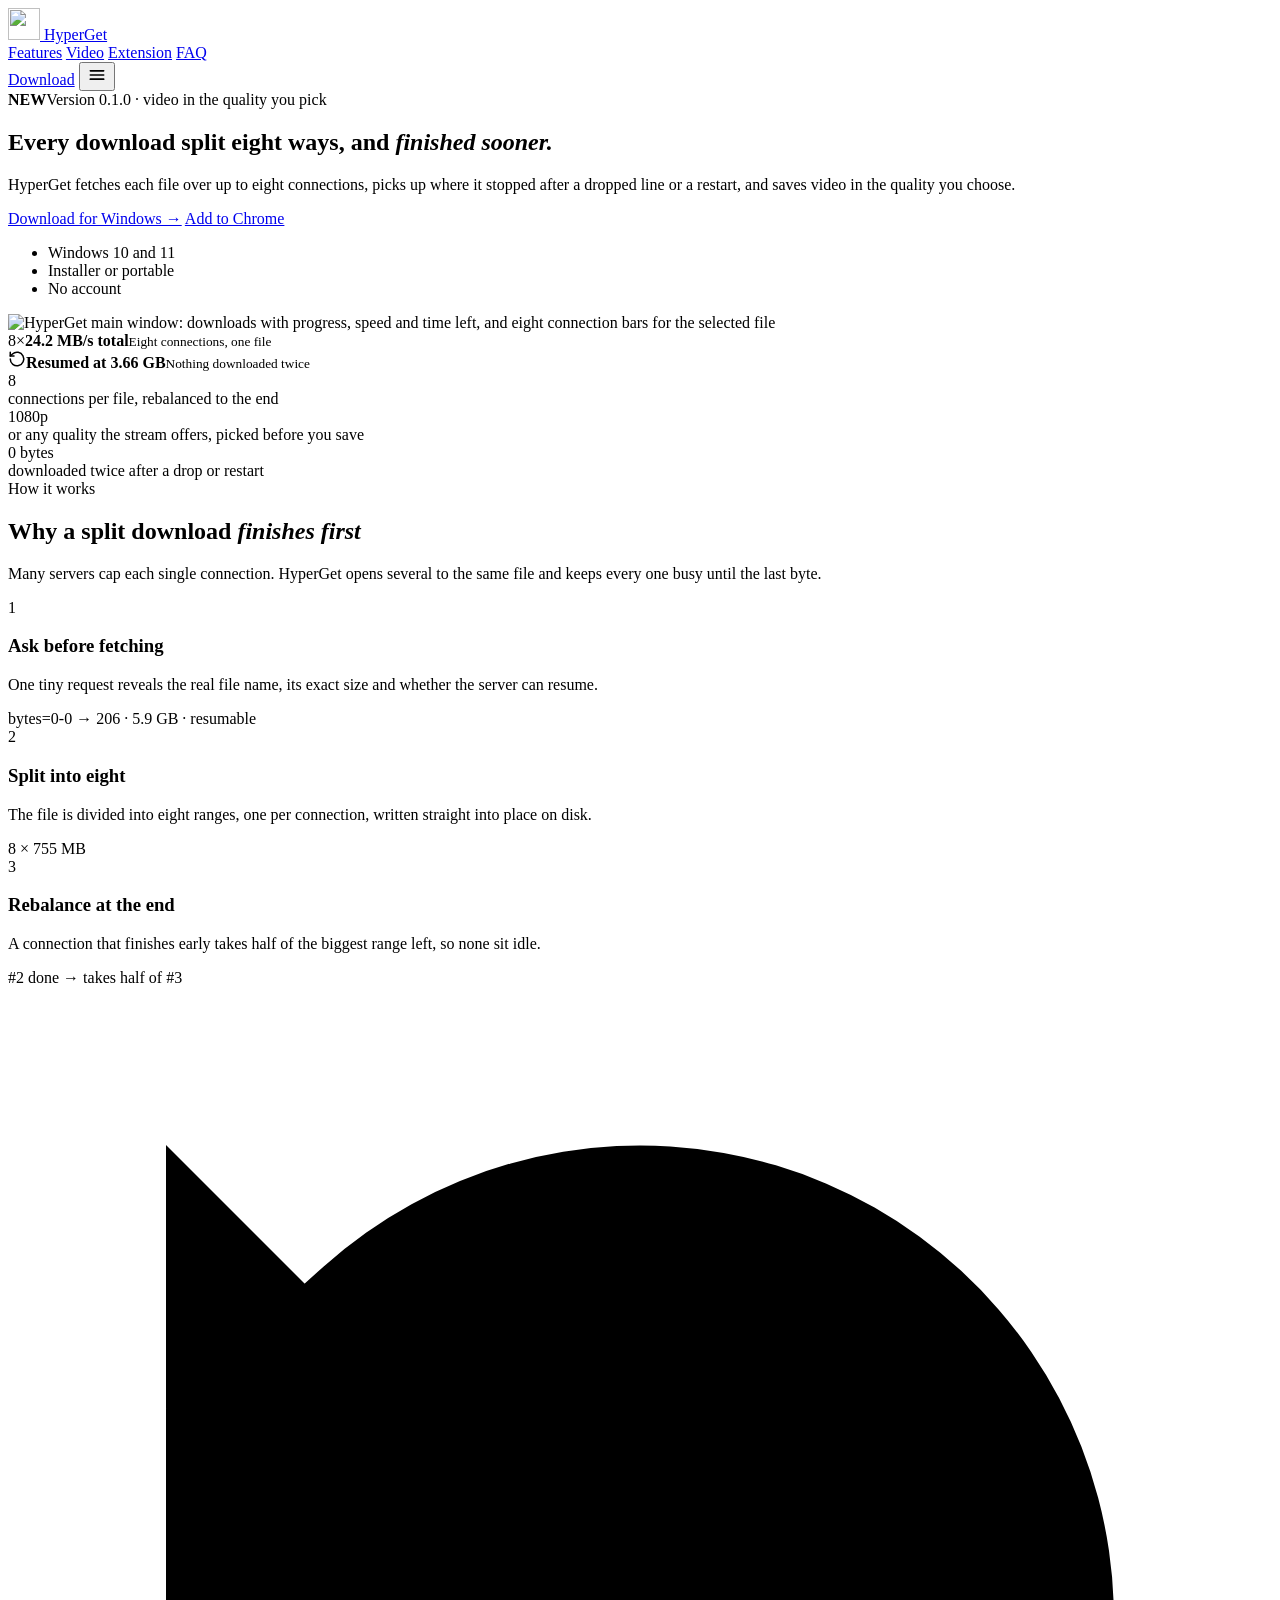
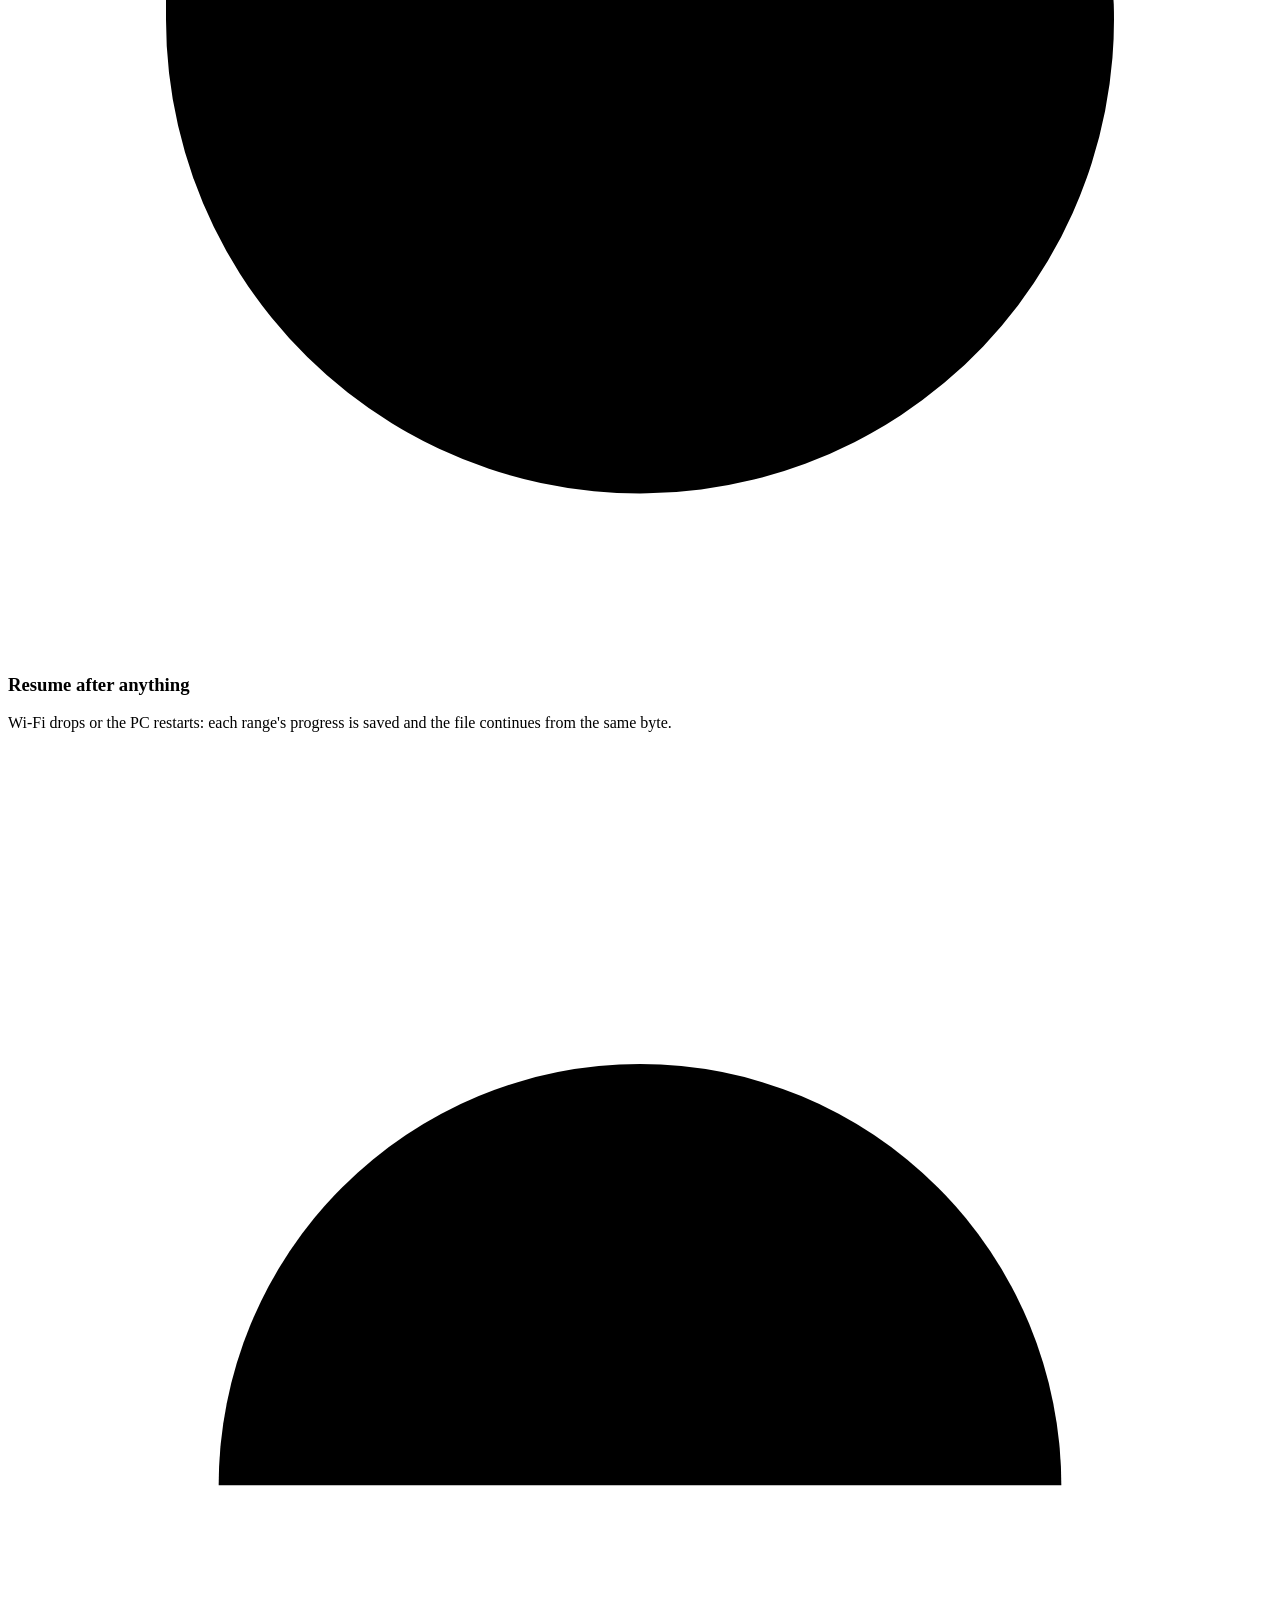
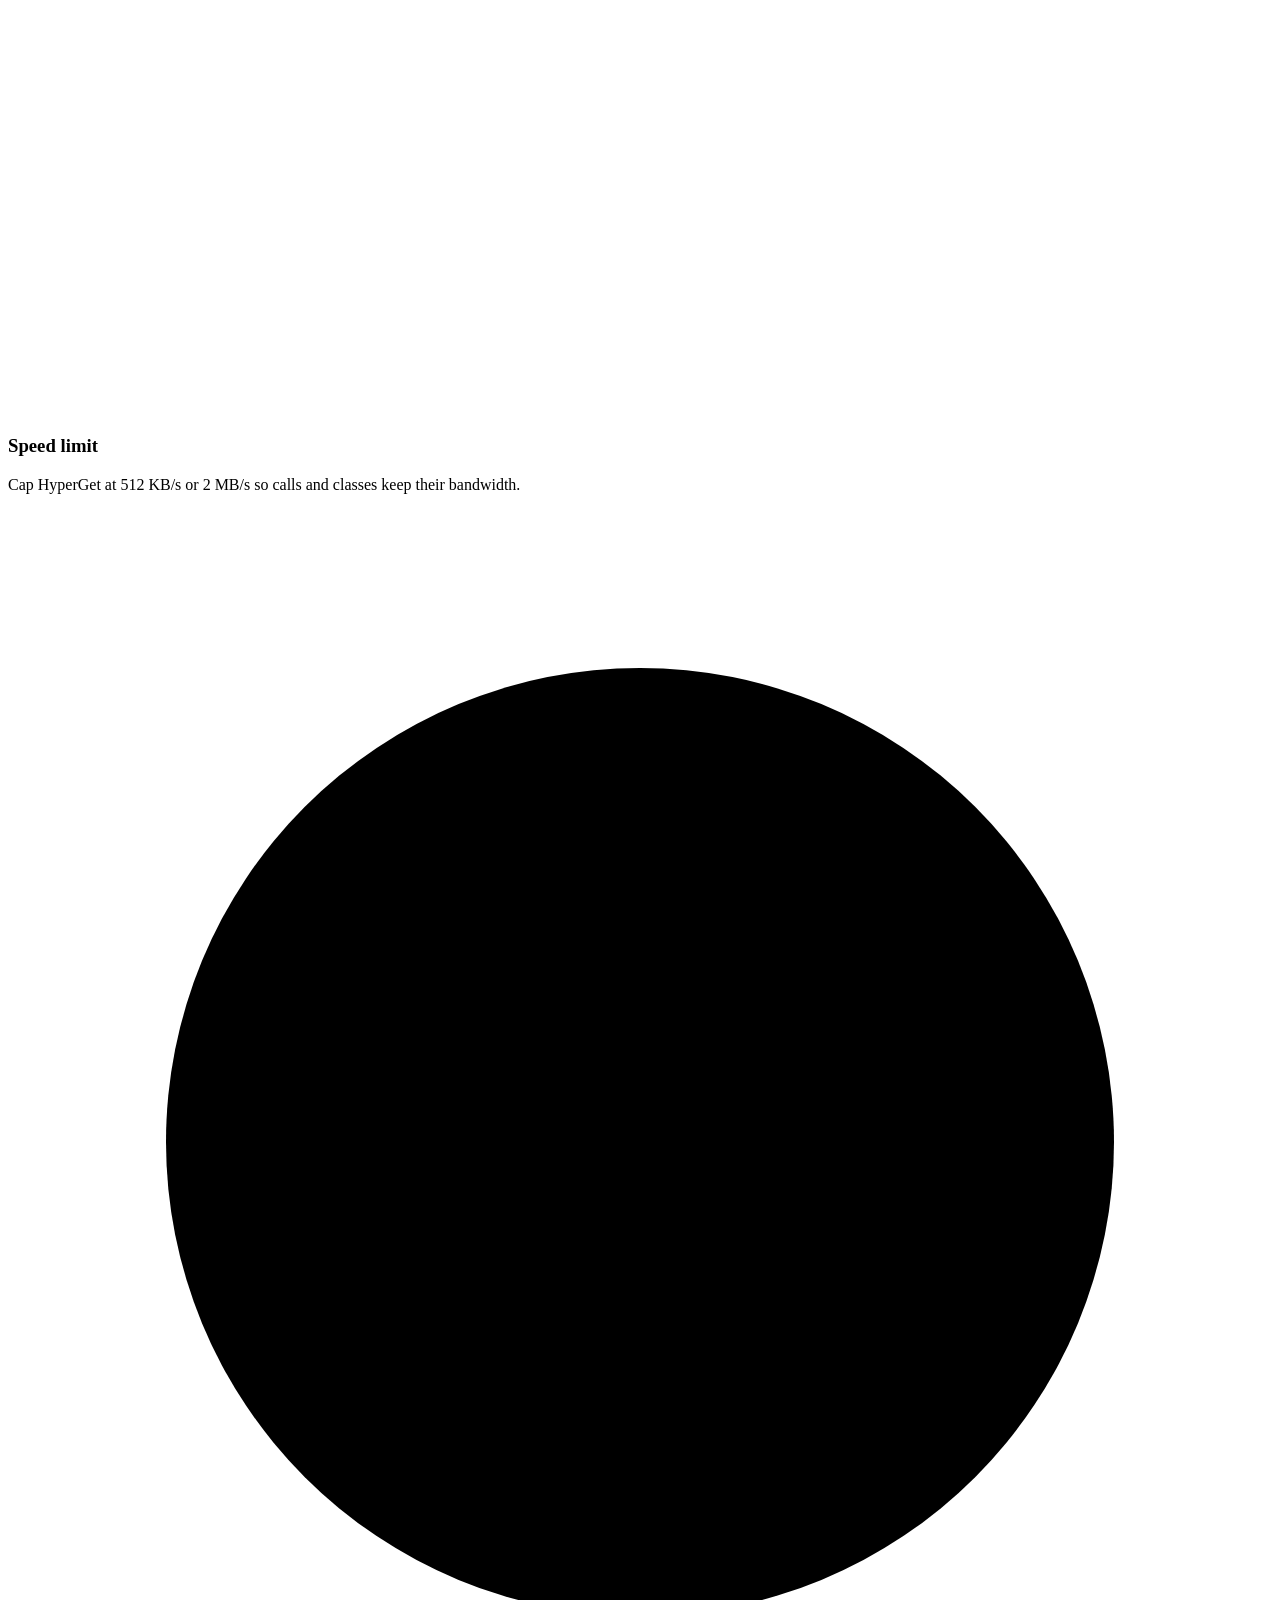
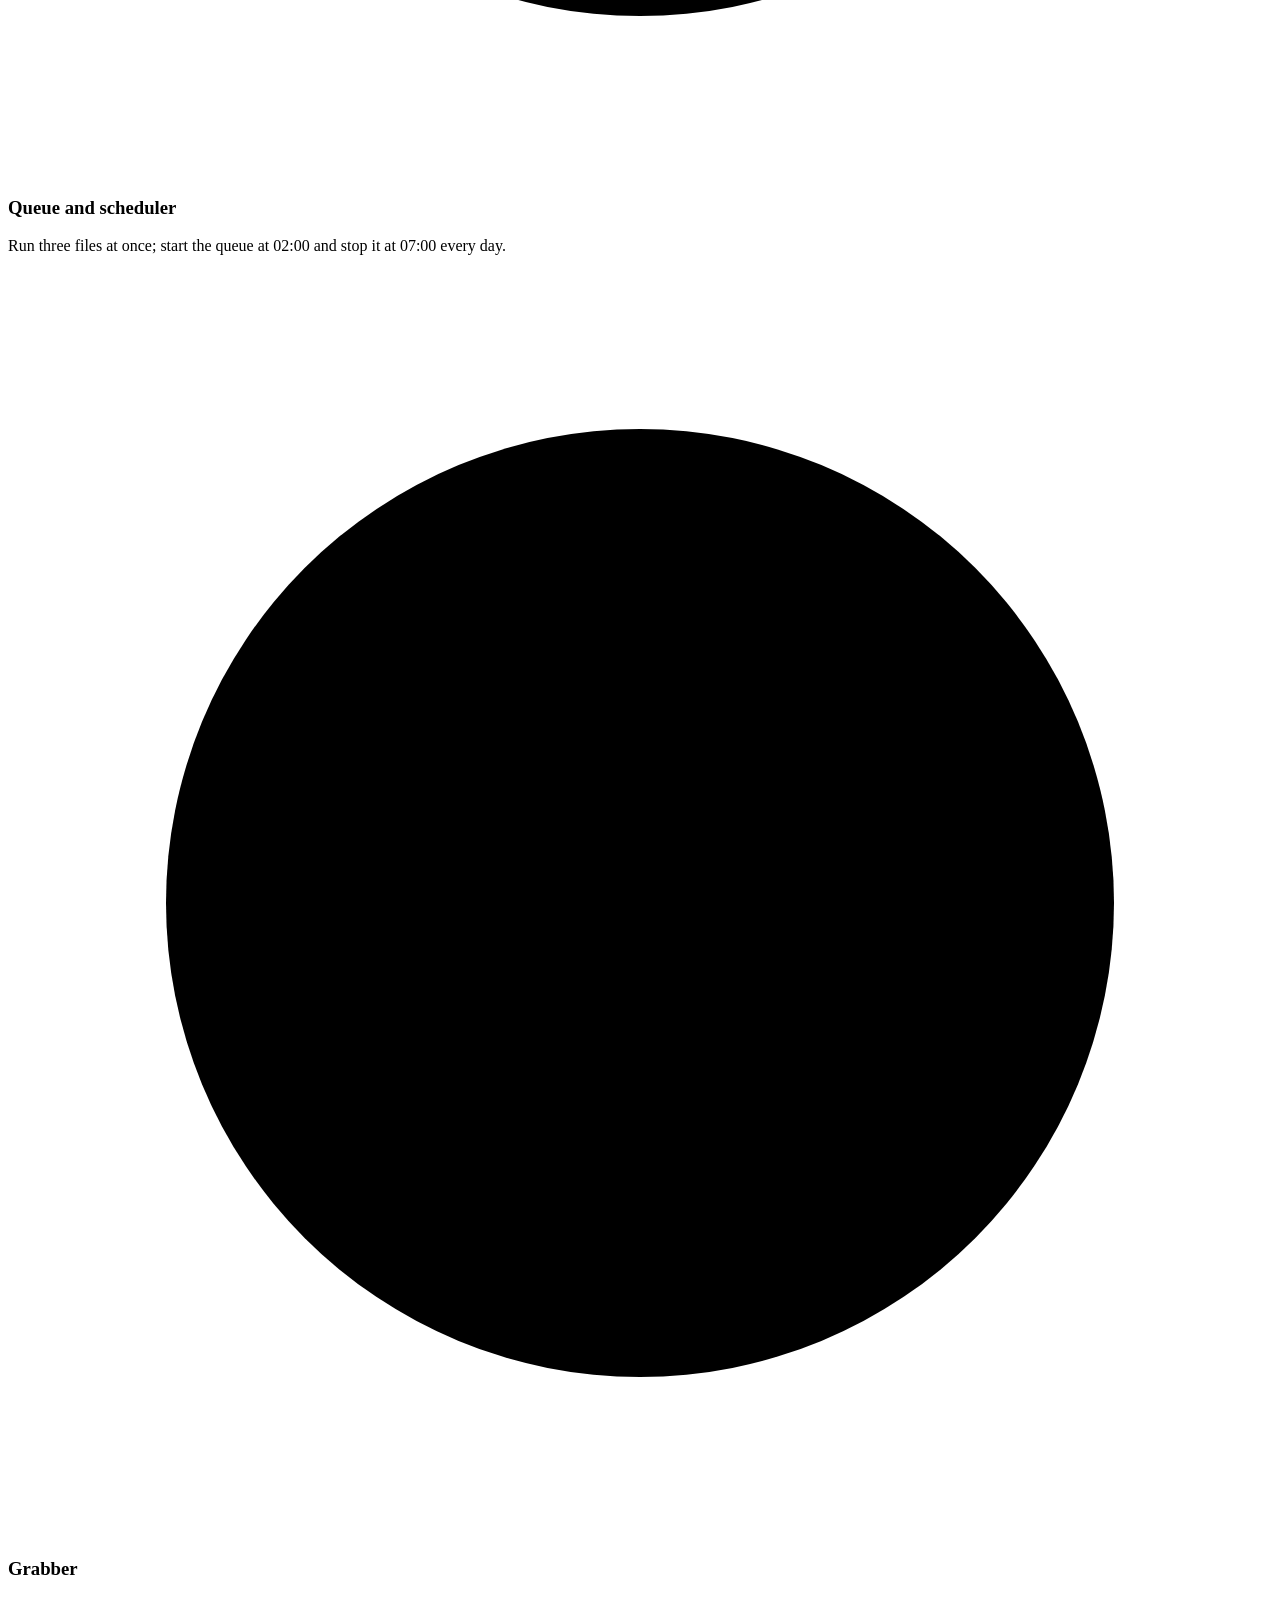
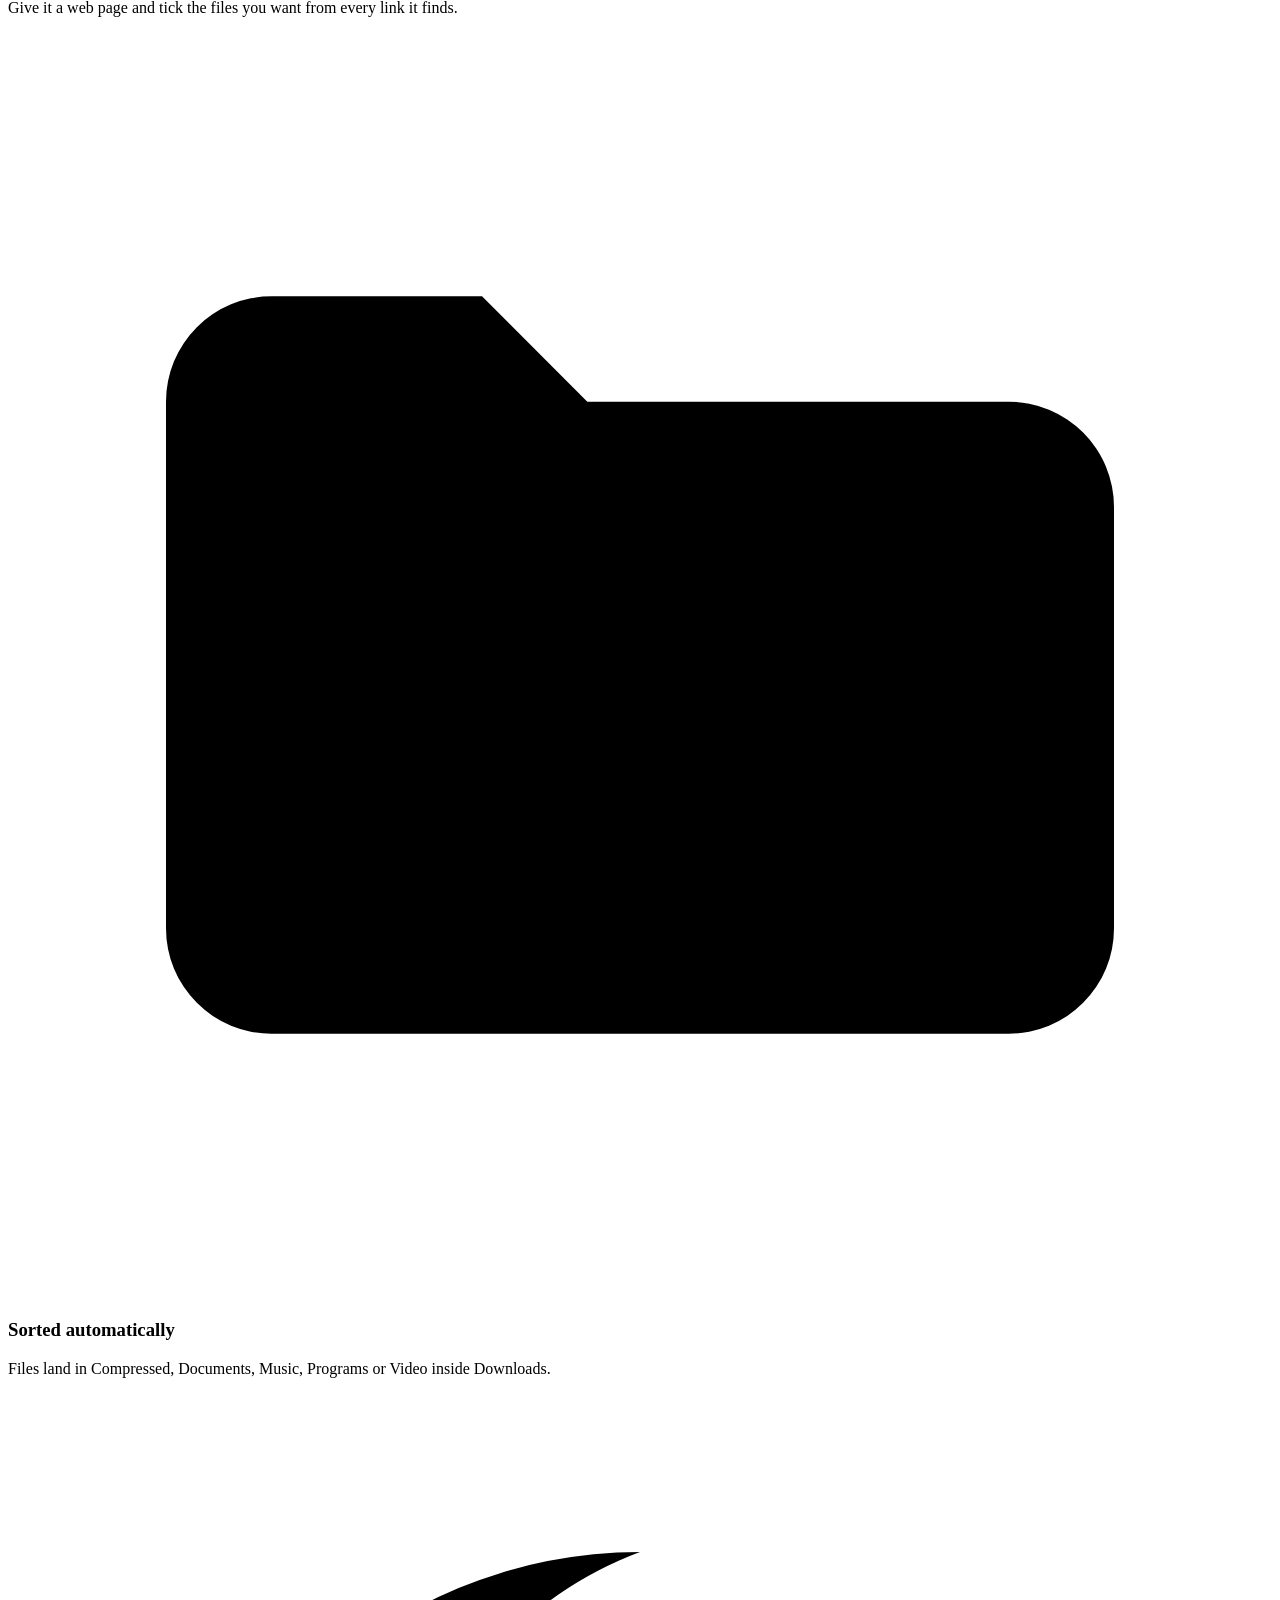
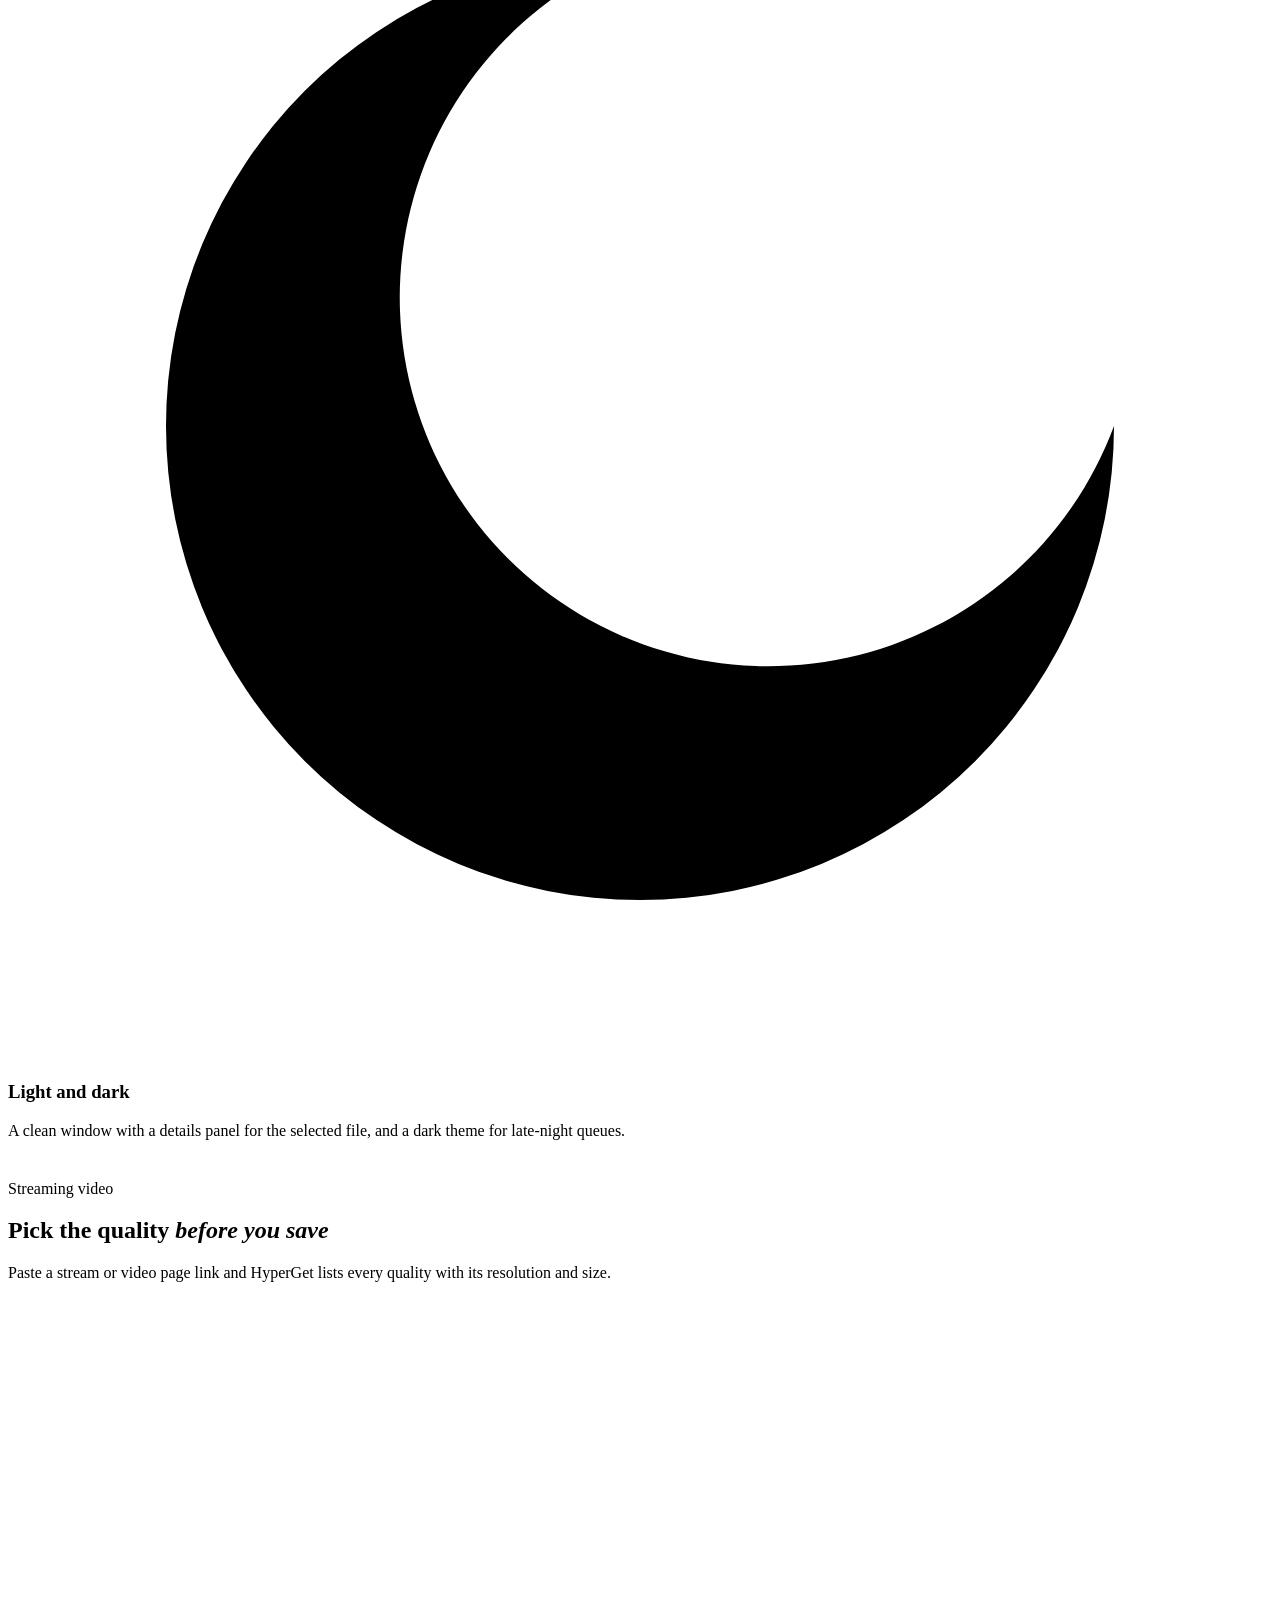
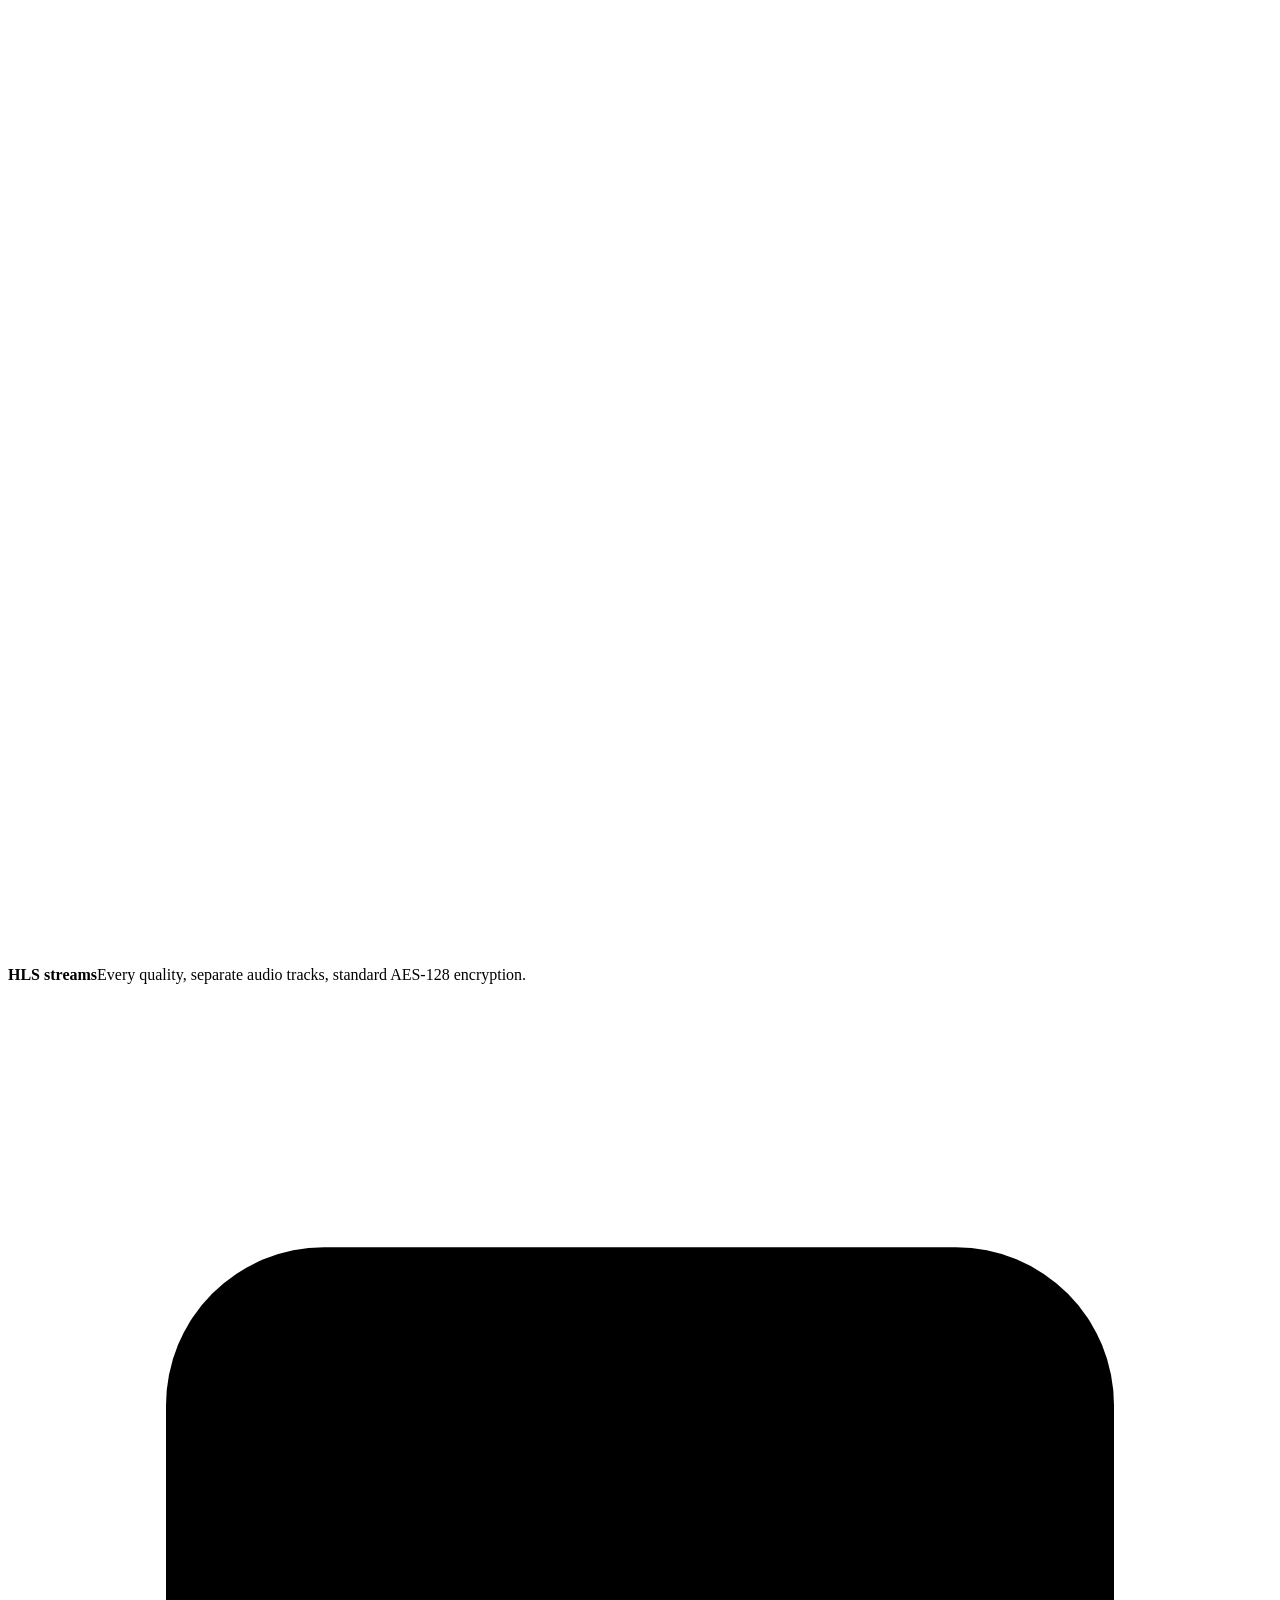
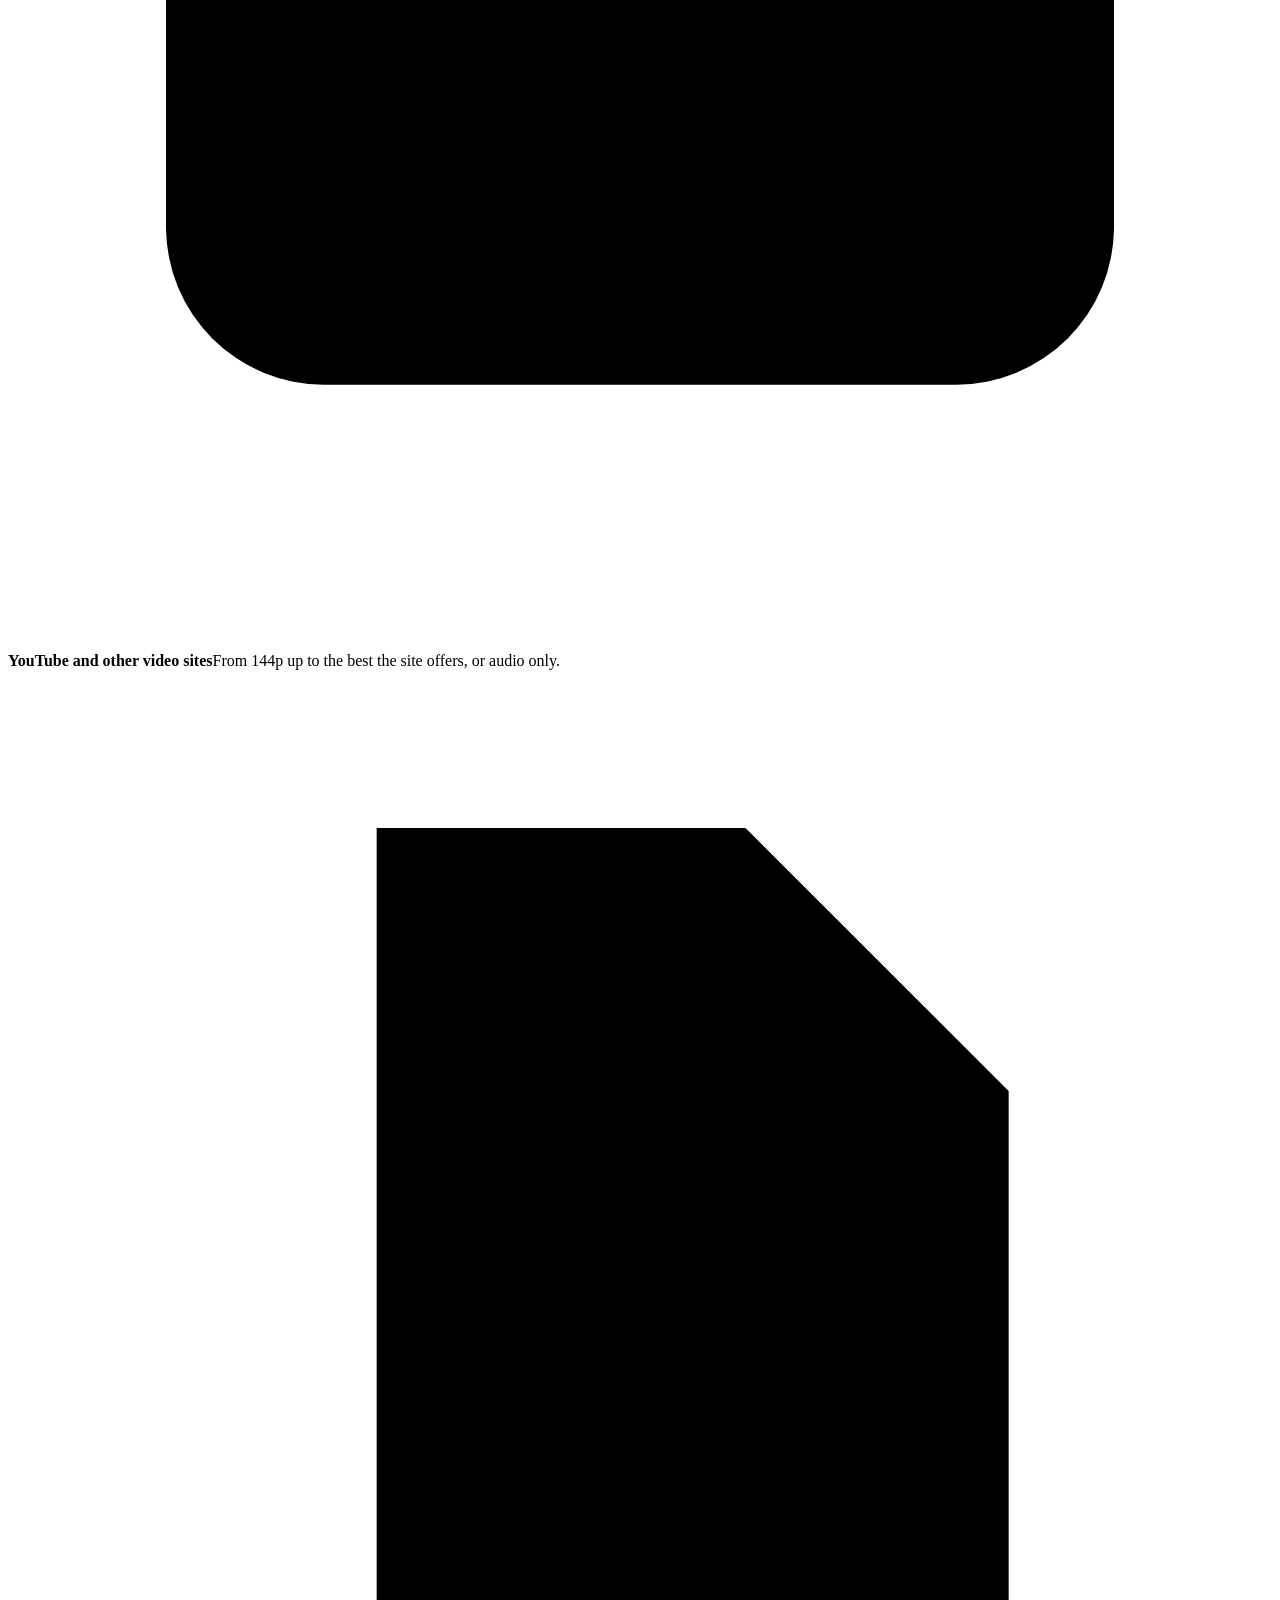
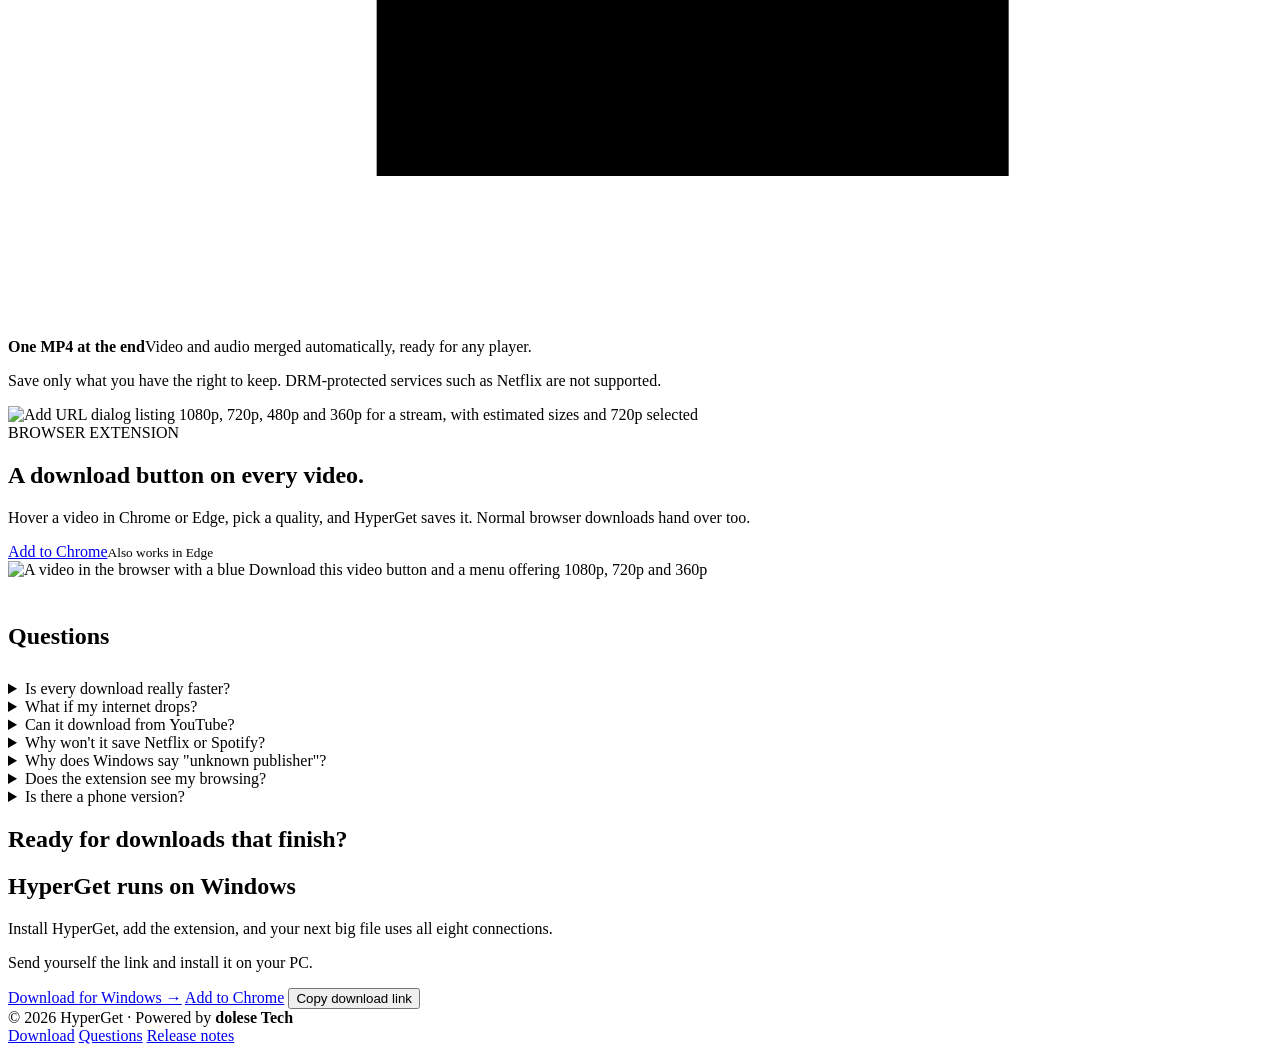
==== commit a2b07a2d: "Adopt the Lanes Merge logo across app, installer, extension and website brand/ holds the master mark" ====
--- a/website/index.html
+++ b/website/index.html
@@ -10,6 +10,7 @@
 <meta property="og:description" content="Every download split eight ways, and finished sooner.">
 <meta property="og:image" content="/assets/app-light.webp">
 <link rel="icon" href="/assets/favicon.svg" type="image/svg+xml">
+<link rel="apple-touch-icon" href="/assets/icon-256.png">
 <link rel="preconnect" href="https://fonts.googleapis.com">
 <link rel="preconnect" href="https://fonts.gstatic.com" crossorigin>
 <link rel="stylesheet" href="https://fonts.googleapis.com/css2?family=Inter:wght@400;500;600;700;800&family=Newsreader:ital,opsz,wght@0,6..72,400;1,6..72,400&family=JetBrains+Mono:wght@500&display=swap">
@@ -20,7 +21,7 @@
 <header class="nav" id="nav">
   <div class="nav-pill">
     <a class="logo" href="/" aria-label="HyperGet home">
-      <span class="logo-mark"><svg width="16" height="16" viewBox="0 0 24 24" fill="none" stroke="#fff" stroke-width="2.6" stroke-linecap="round" stroke-linejoin="round" aria-hidden="true"><path d="M12 4v11M7 10.5l5 5 5-5M5 20h14"/></svg></span>
+      <img class="logo-mark" src="/assets/favicon.svg" width="32" height="32" alt="">
       HyperGet
     </a>
     <nav class="nav-links" id="navLinks" aria-label="Sections">
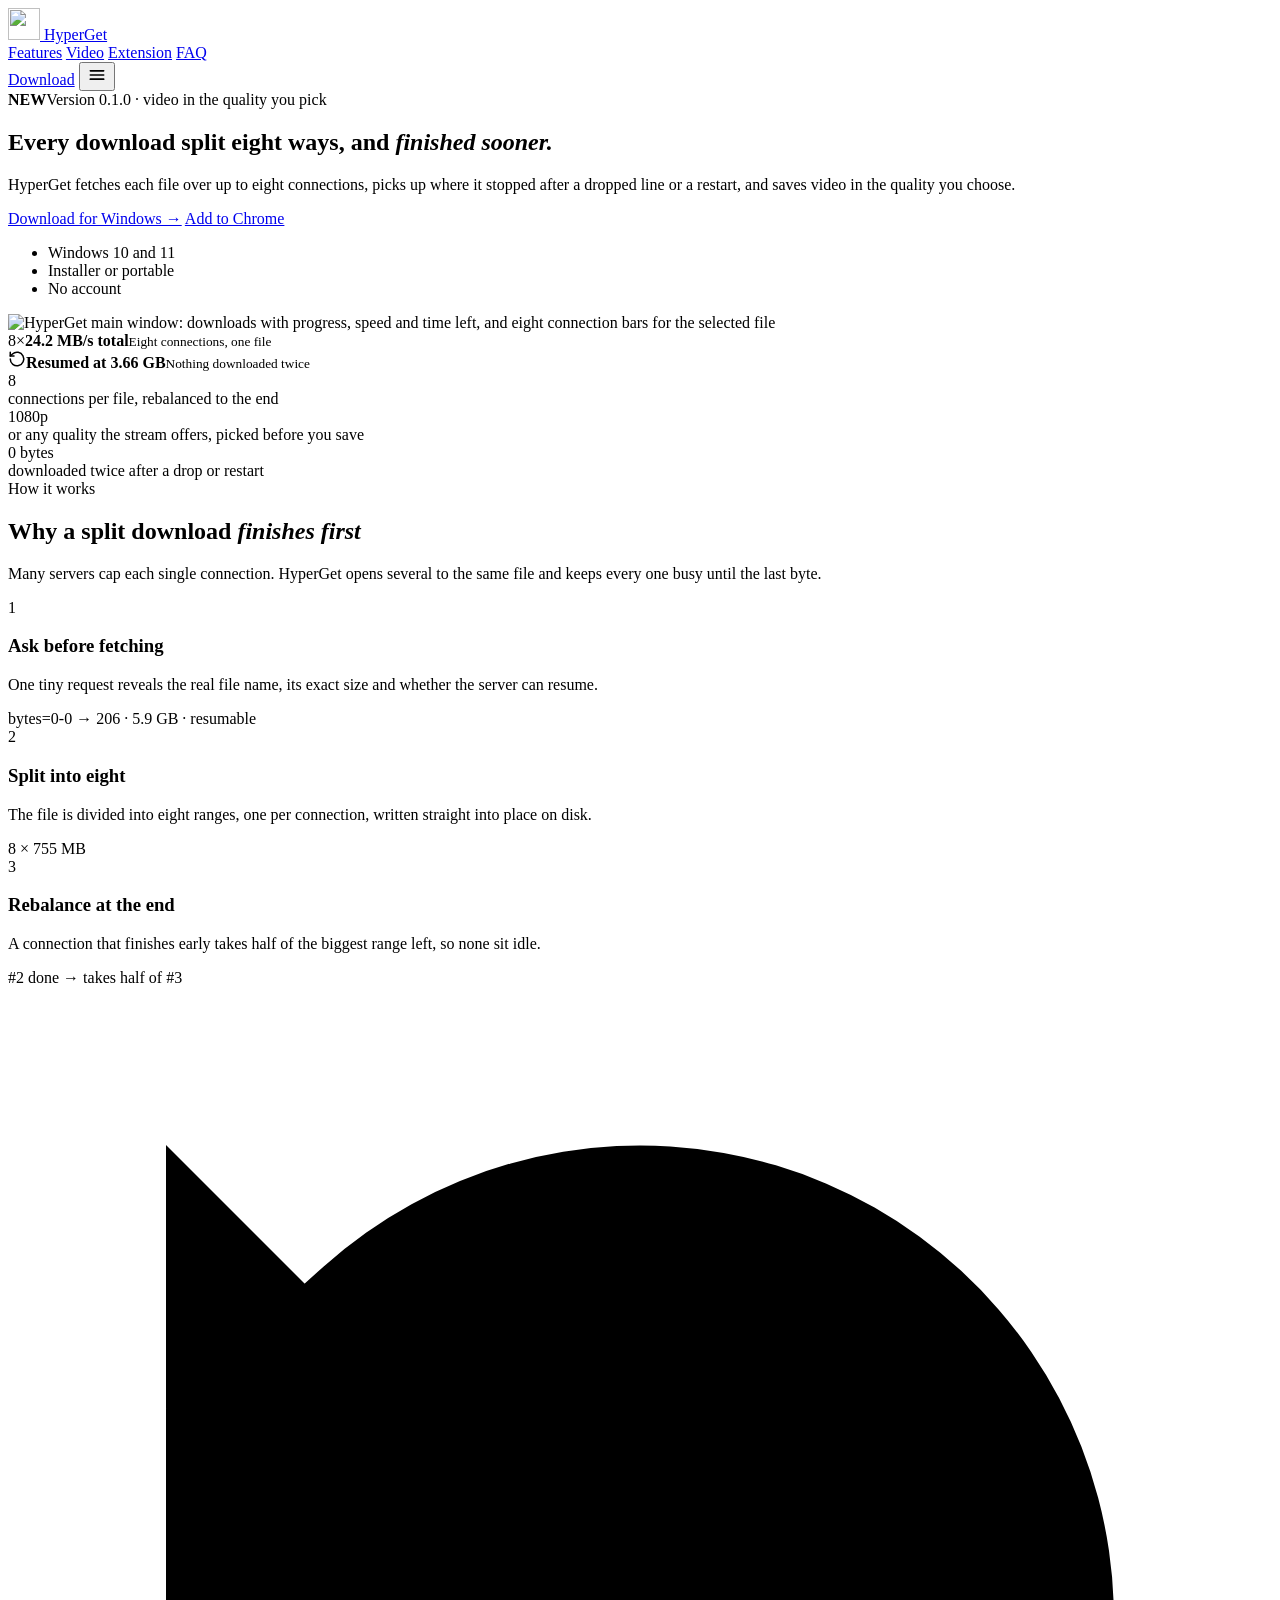
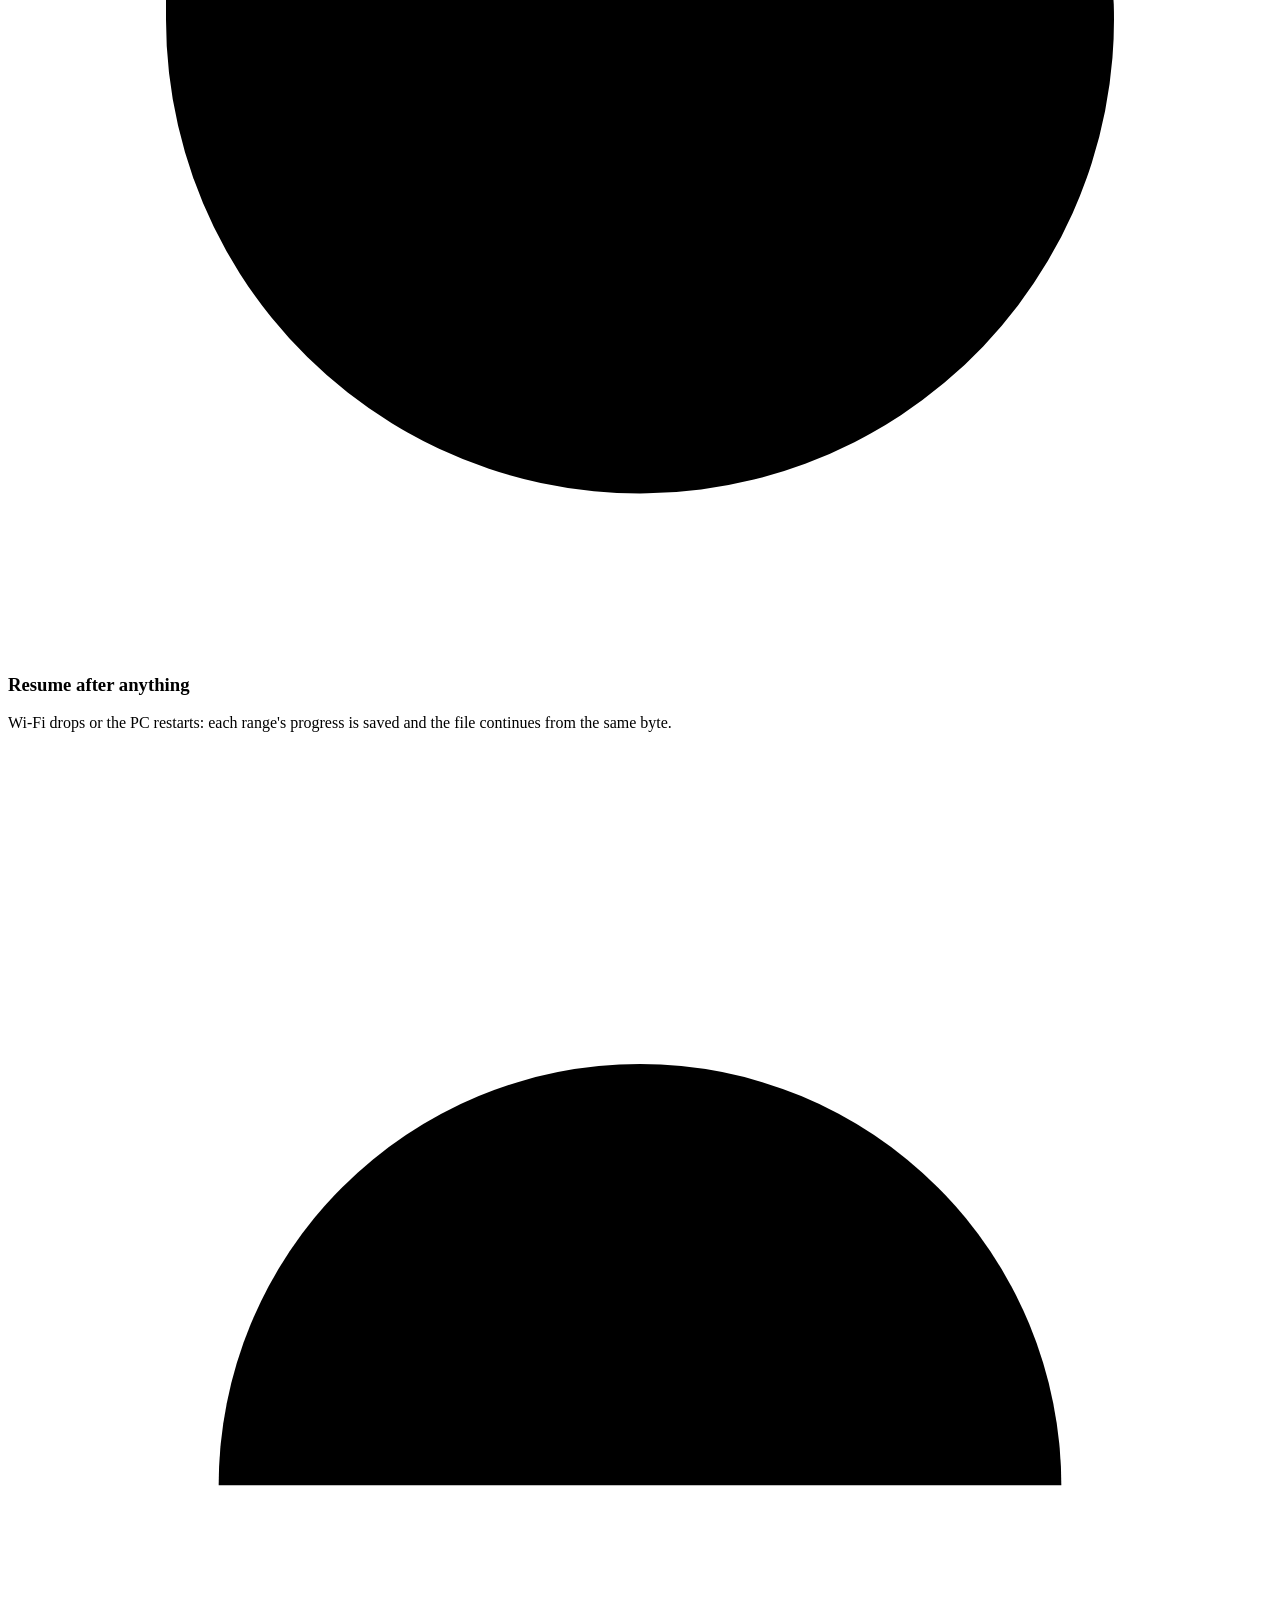
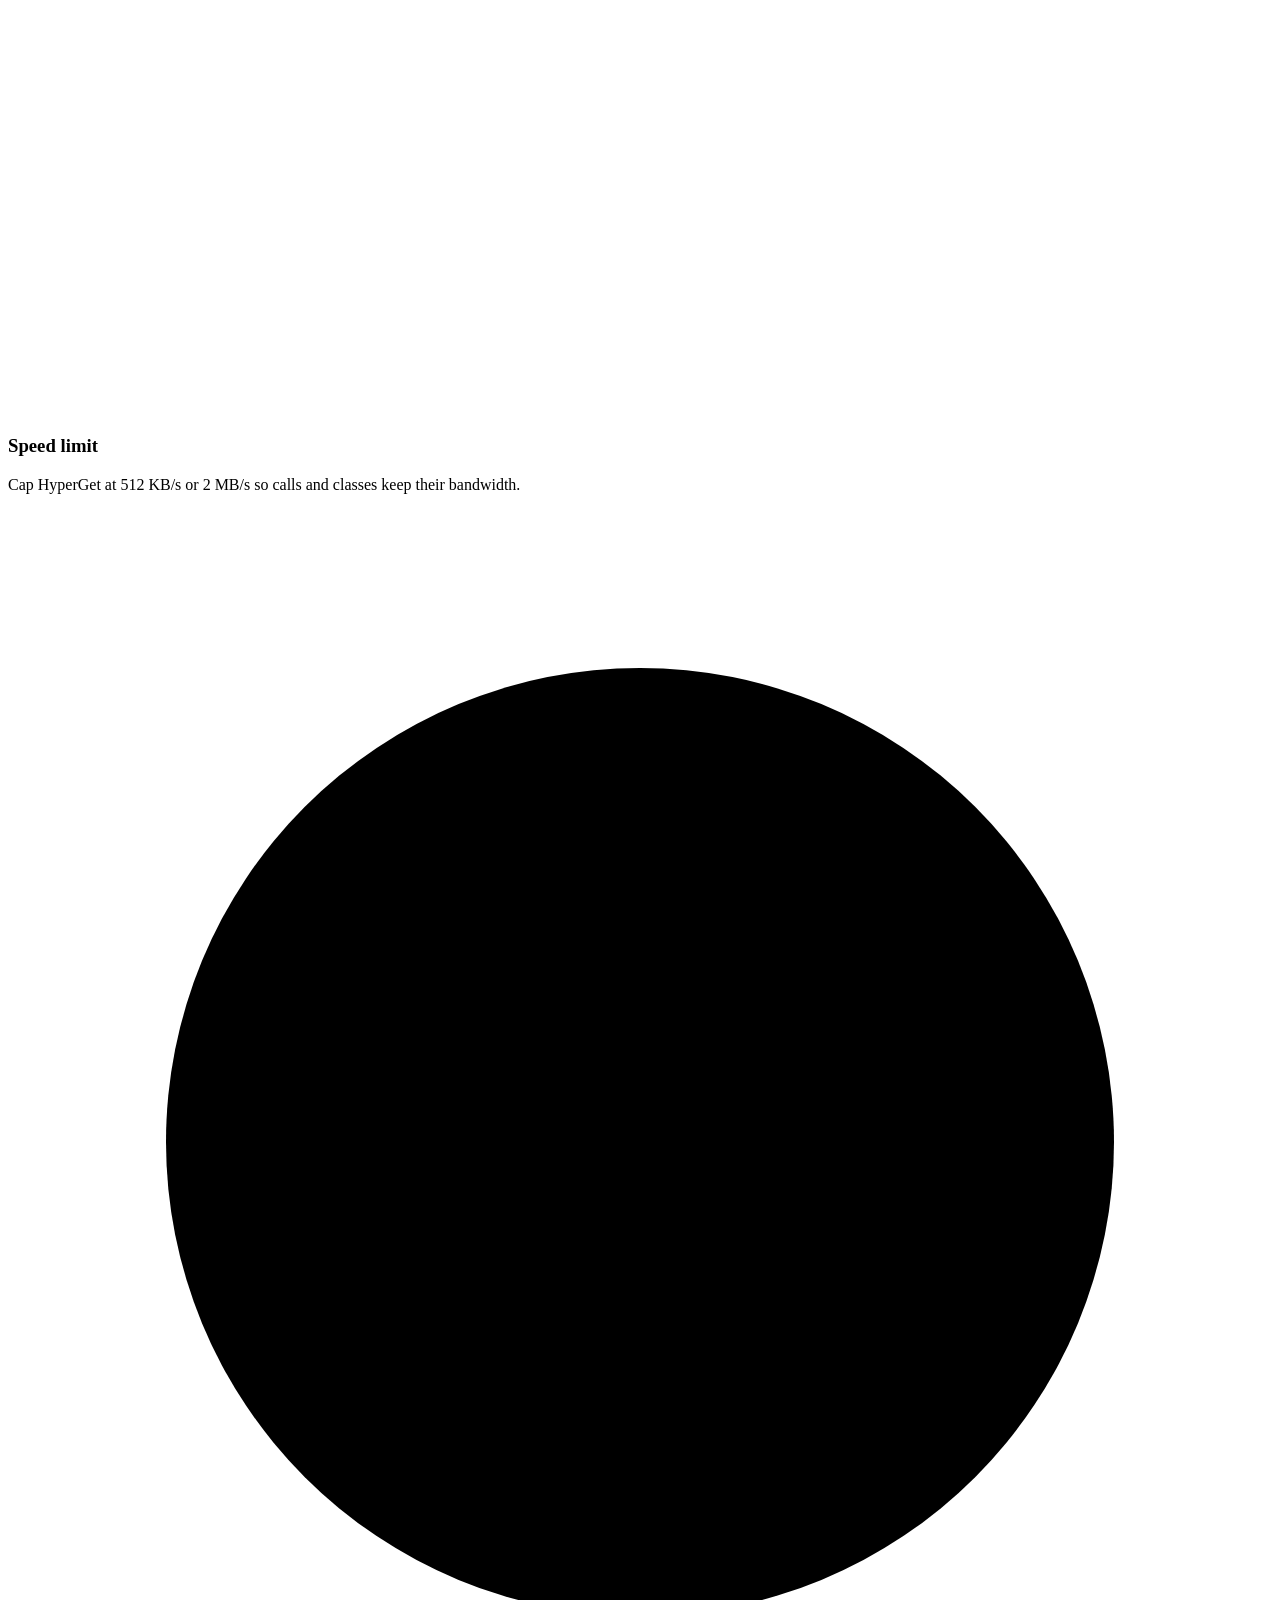
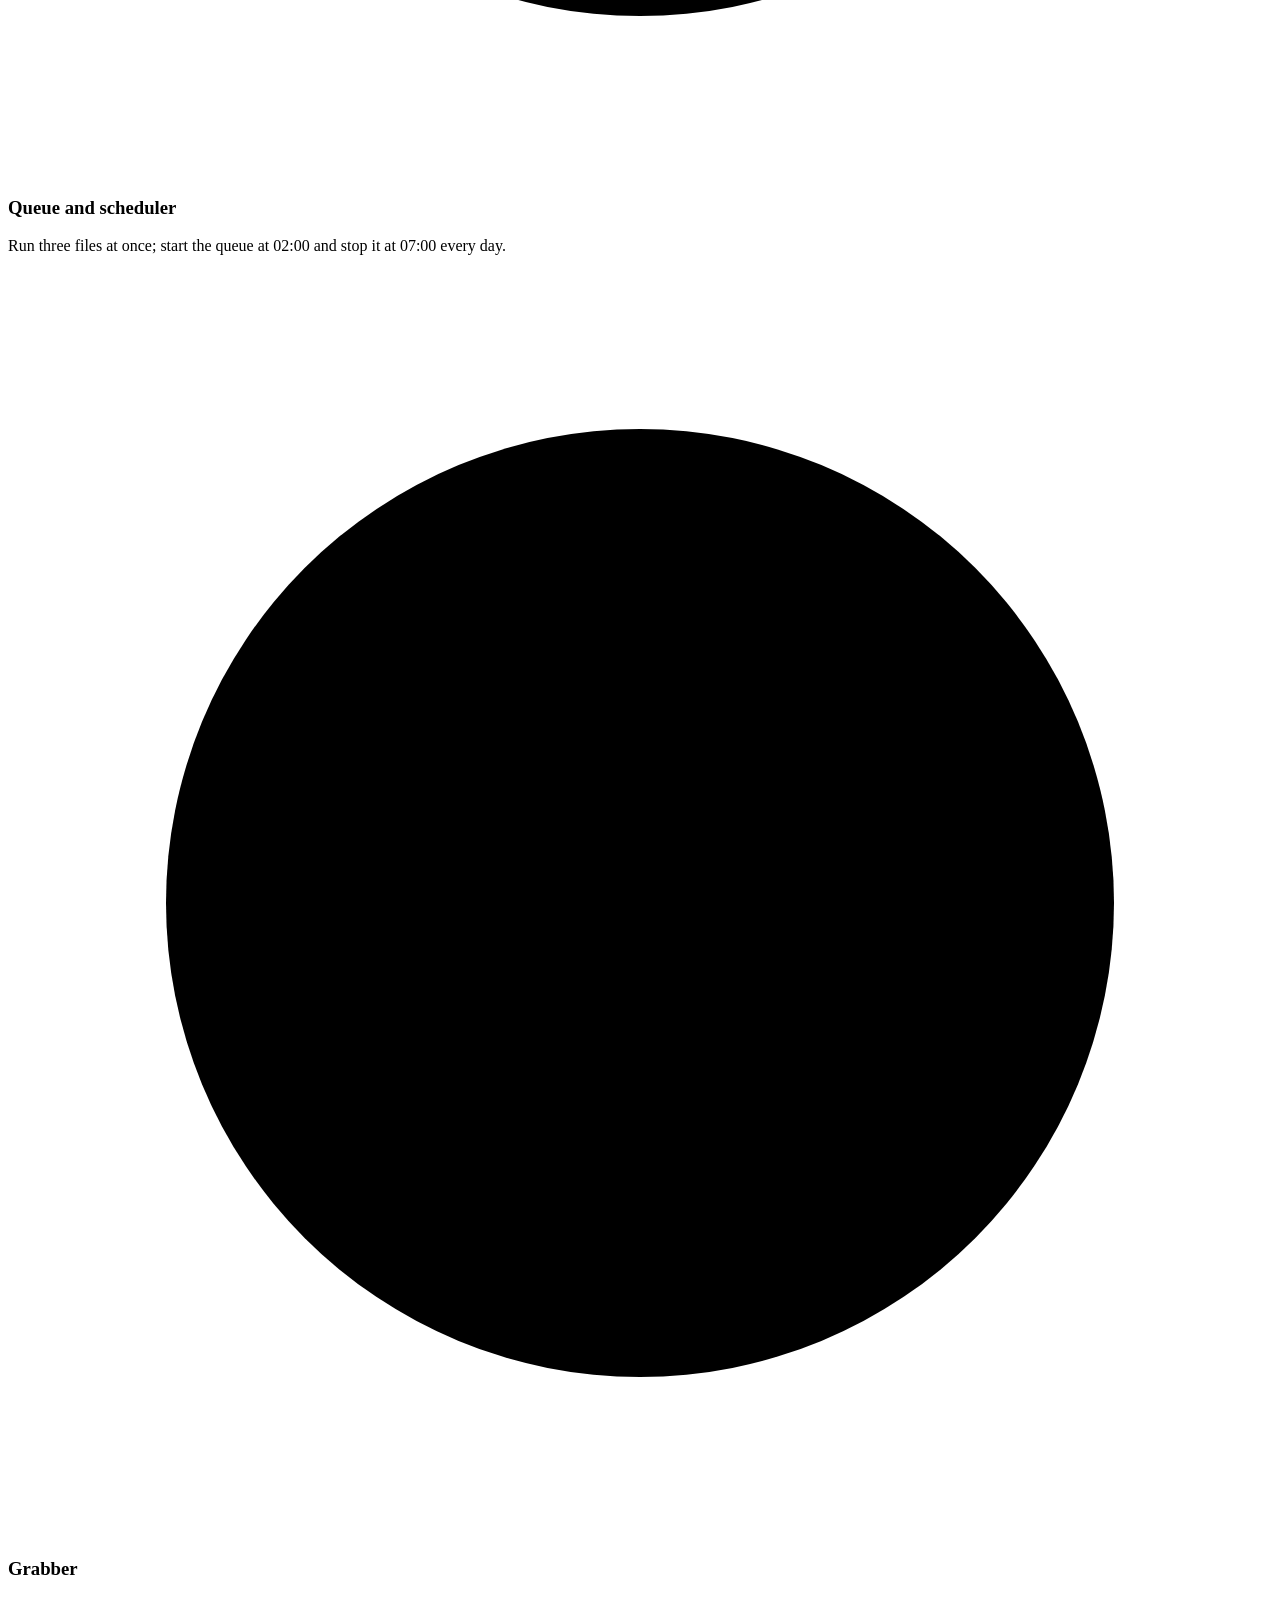
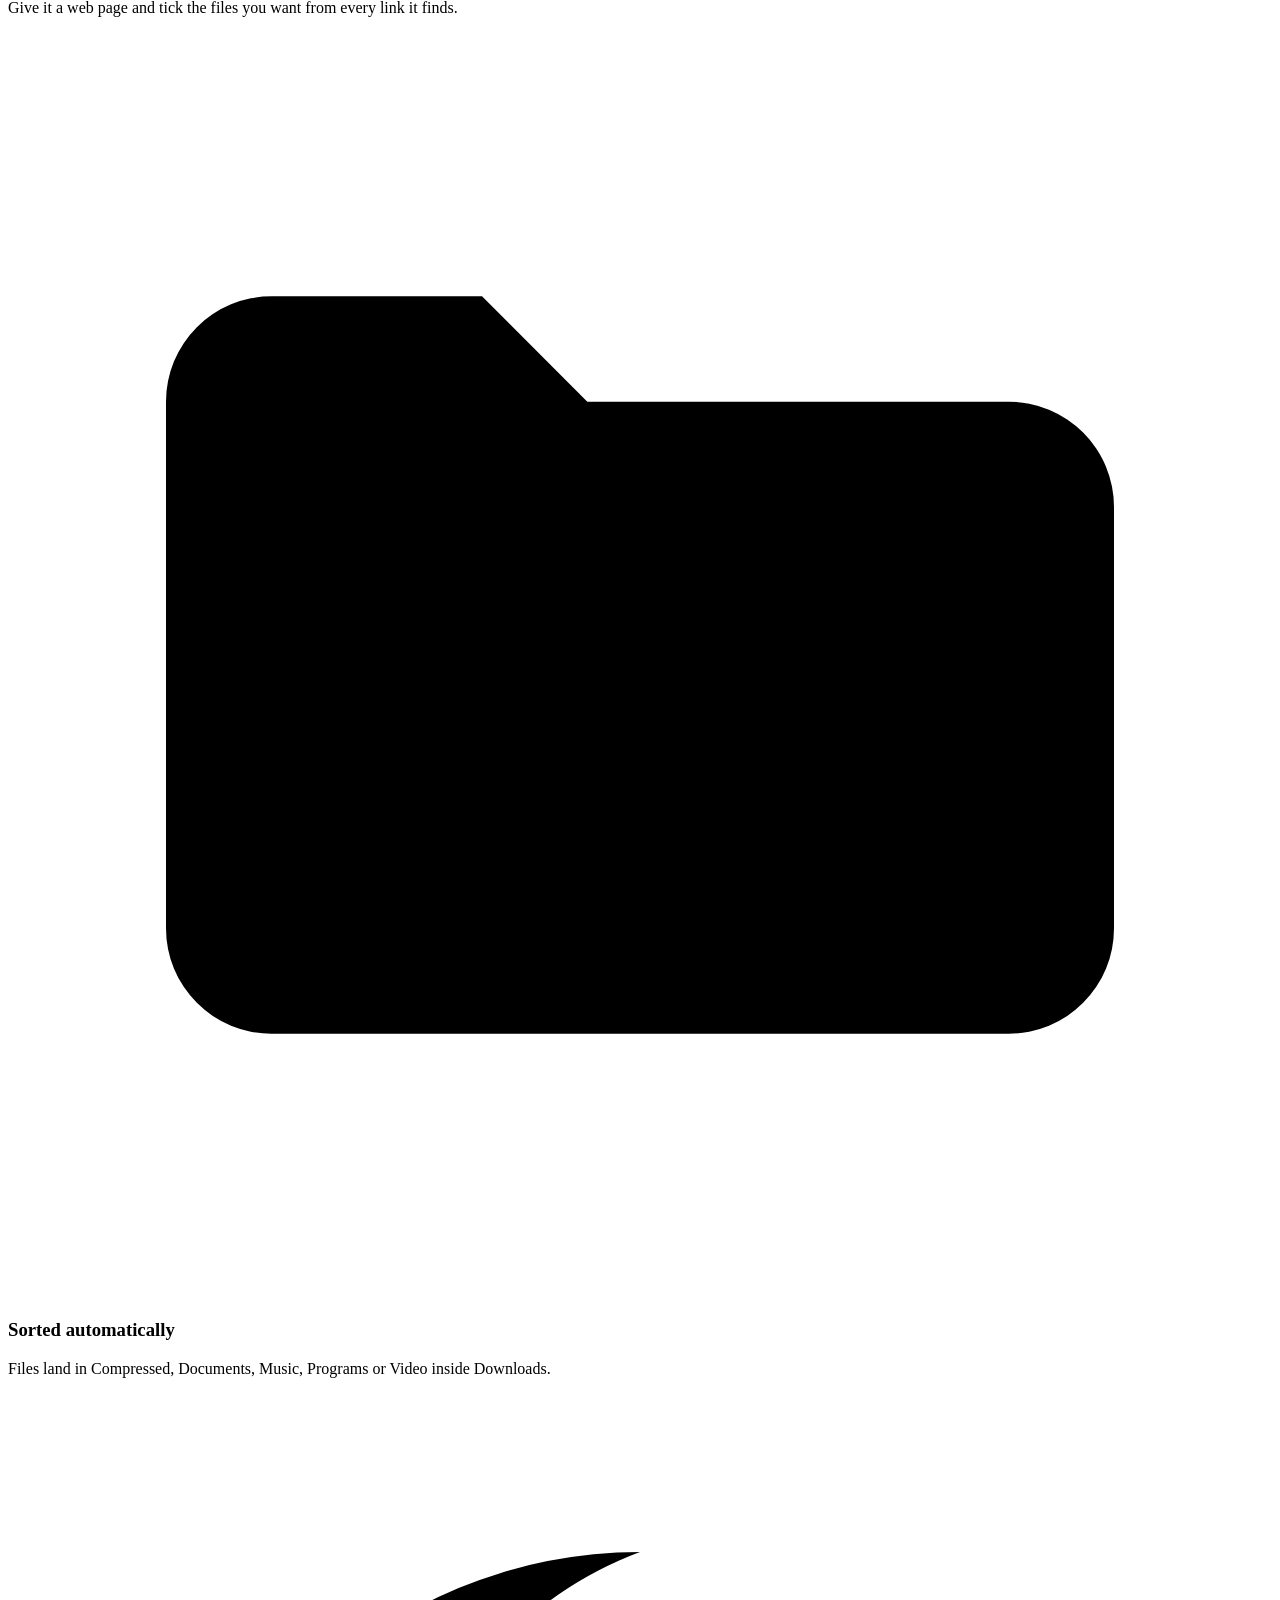
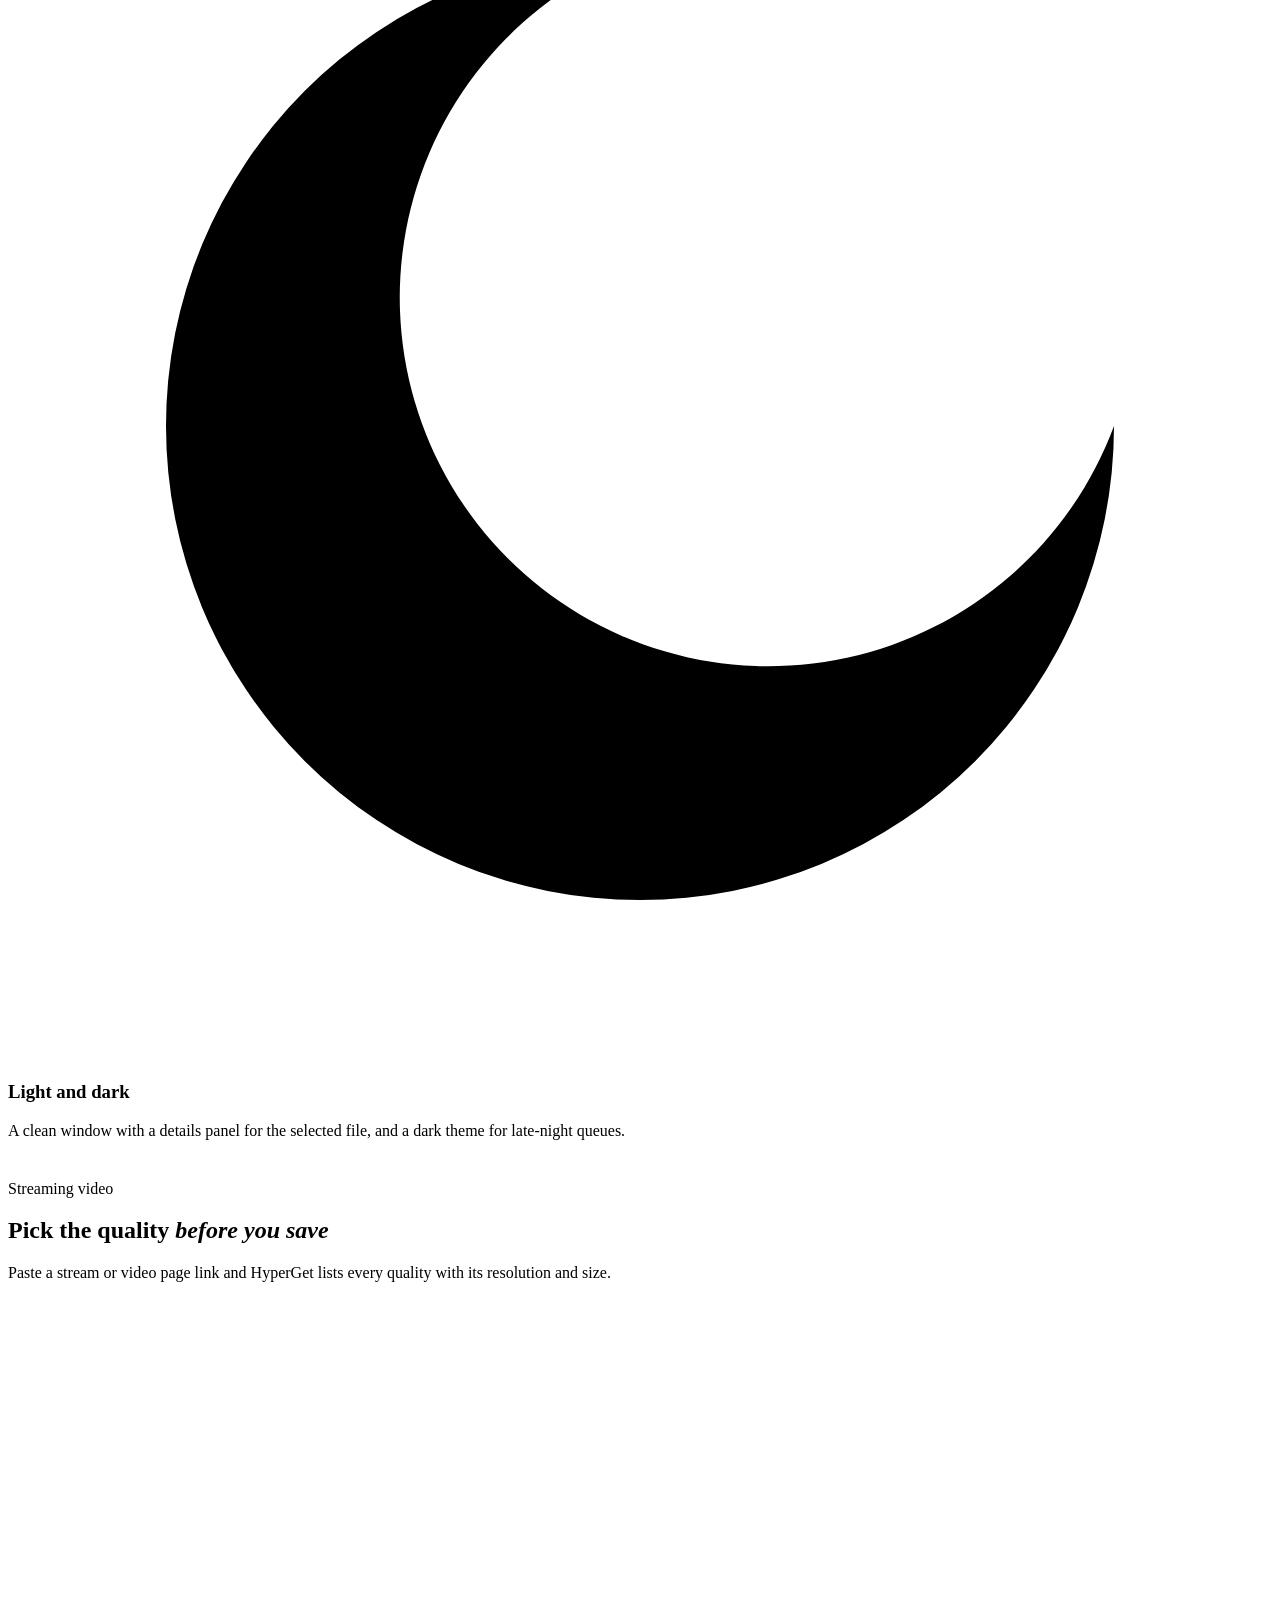
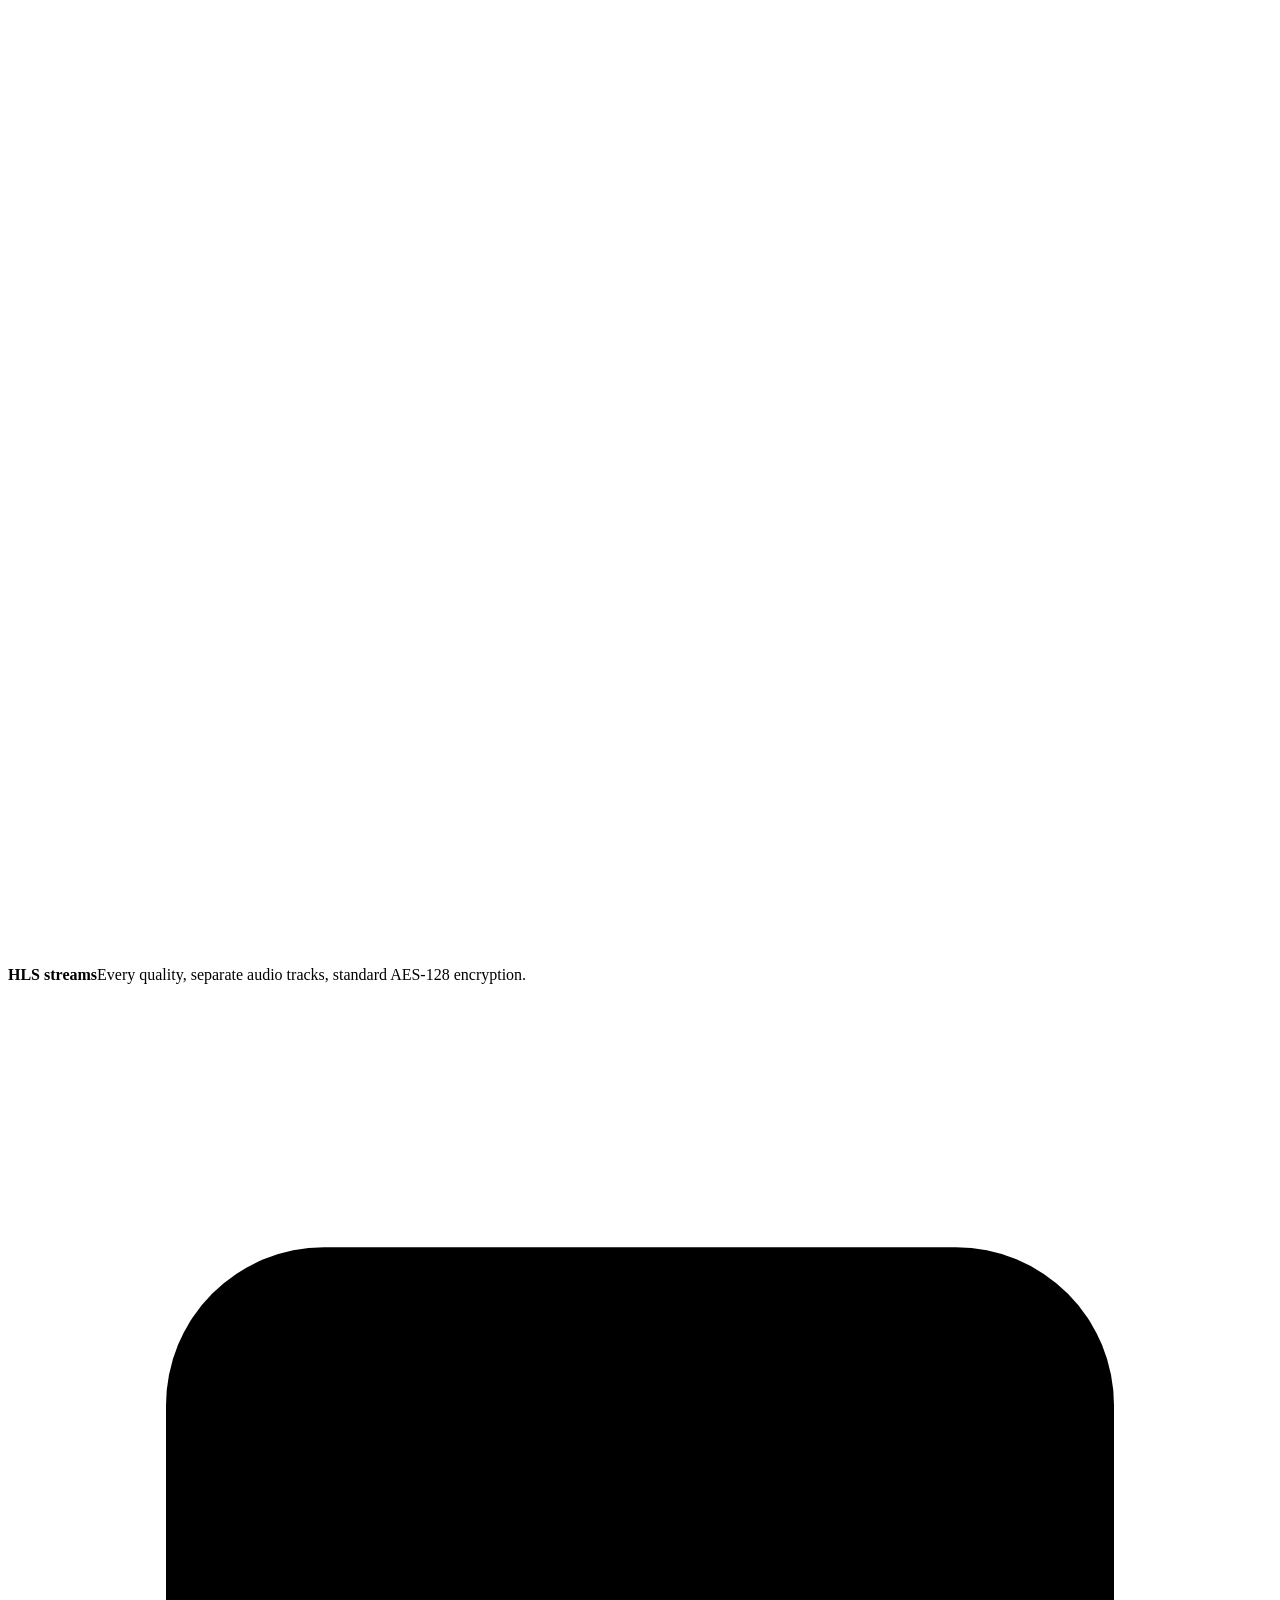
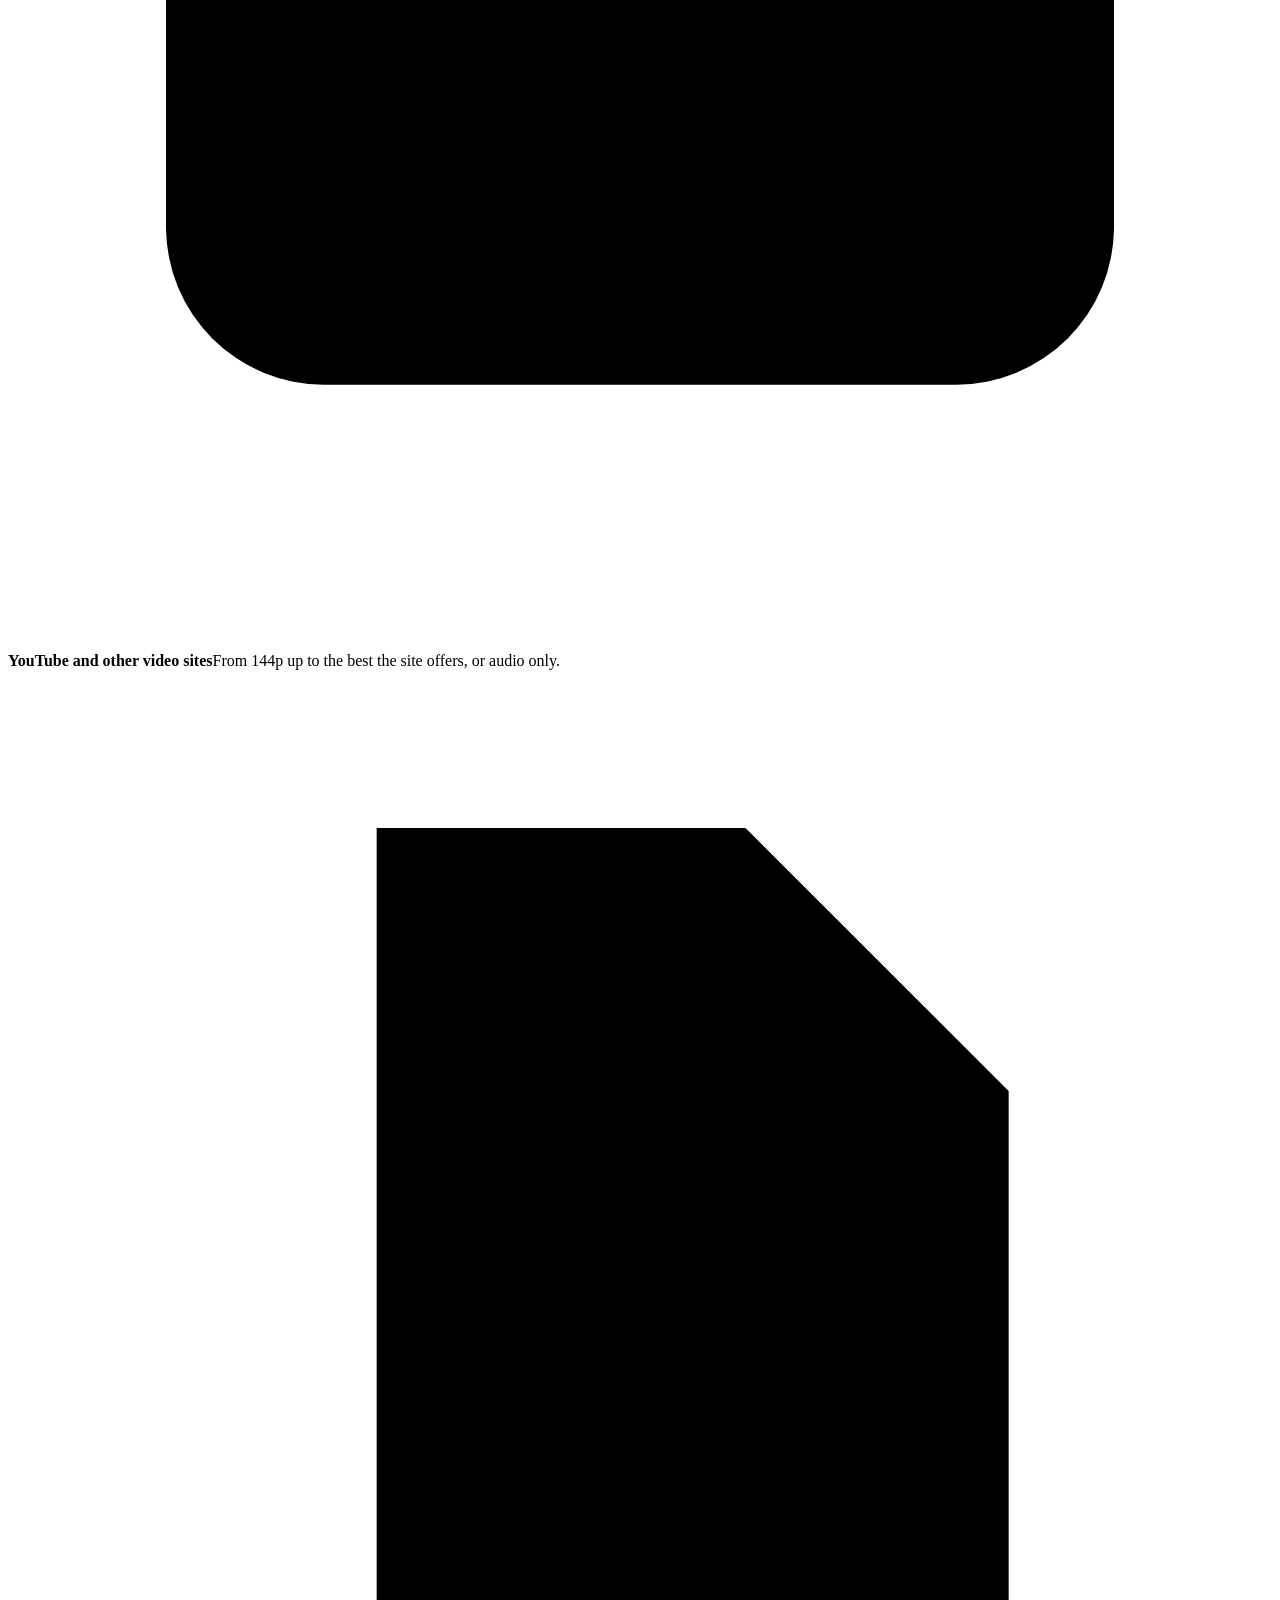
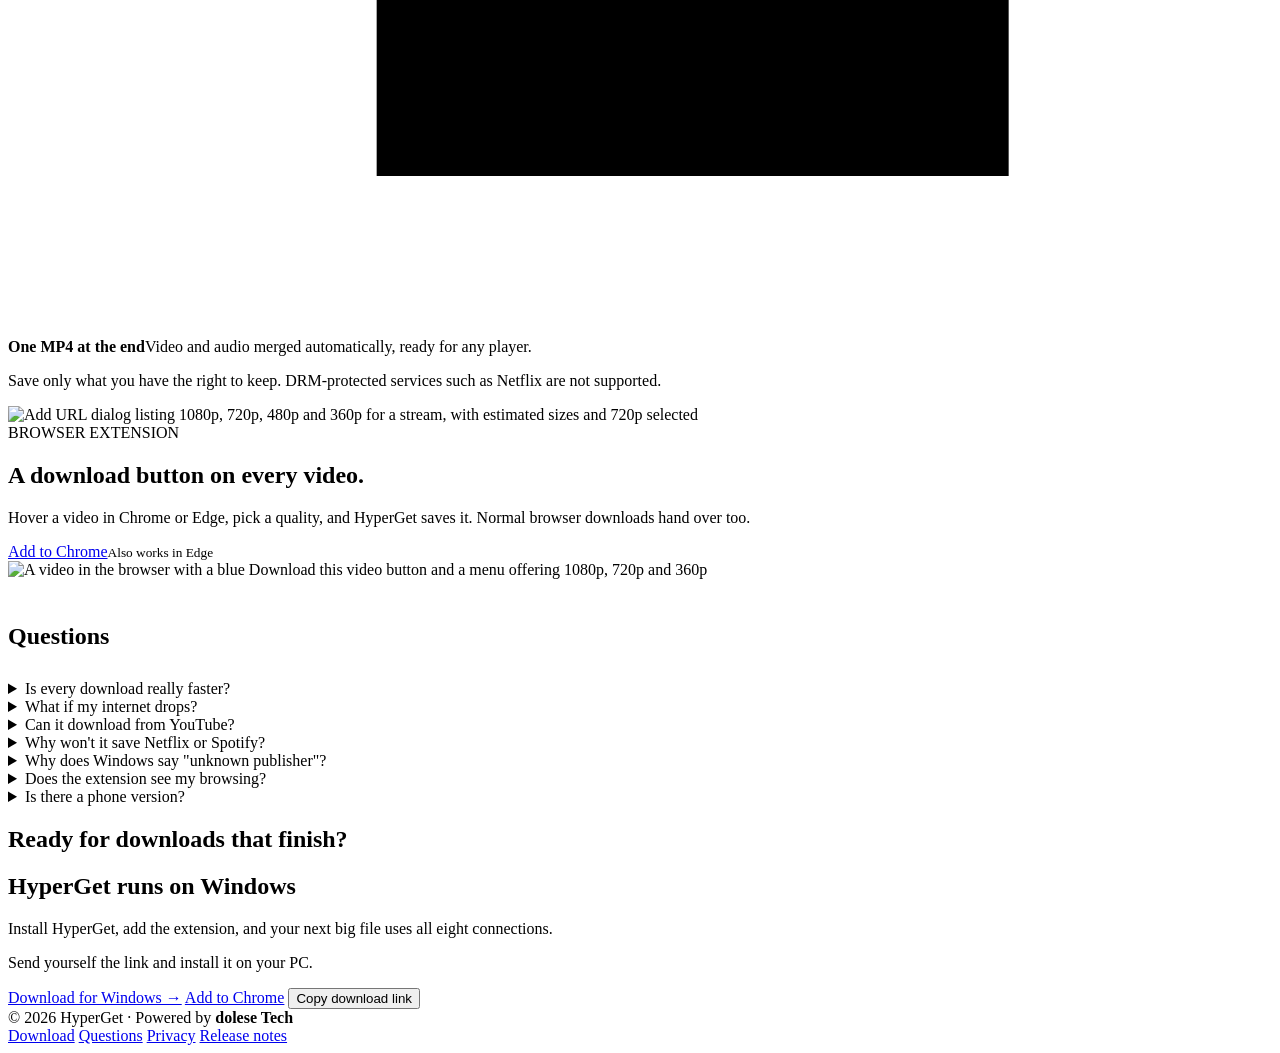
==== commit b570c8ae: "Prepare the browser extension for the Chrome Web Store and Edge Add-ons - tools/build_extension.py m" ====
--- a/website/index.html
+++ b/website/index.html
@@ -50,7 +50,7 @@
           <p class="lede">HyperGet fetches each file over up to eight connections, picks up where it stopped after a dropped line or a restart, and saves video in the quality you choose.</p>
           <div class="actions">
             <a class="btn btn-navy" href="/download">Download for Windows →</a>
-            <a class="btn btn-ghost" href="/download#extension">Add to Chrome</a>
+            <a class="btn btn-ghost" href="/download#extension" data-store="chrome">Add to Chrome</a>
           </div>
           <ul class="ticks">
             <li>Windows 10 and 11</li>
@@ -137,7 +137,7 @@
           <div class="banner-eyebrow">BROWSER EXTENSION</div>
           <h2>A download button on every video.</h2>
           <p>Hover a video in Chrome or Edge, pick a quality, and HyperGet saves it. Normal browser downloads hand over too.</p>
-          <div class="banner-row"><a class="btn btn-green" href="/download#extension">Add to Chrome</a><small>Also works in Edge</small></div>
+          <div class="banner-row"><a class="btn btn-green" href="/download#extension" data-store="chrome">Add to Chrome</a><small>Also works in Edge</small></div>
         </div>
         <img src="/assets/extension.webp" width="1400" height="767" loading="lazy" alt="A video in the browser with a blue Download this video button and a menu offering 1080p, 720p and 360p">
       </div>
@@ -170,7 +170,7 @@
         <p class="mobile-only">Send yourself the link and install it on your PC.</p>
         <div class="actions" style="justify-content:center">
           <a class="btn btn-green desktop-only" href="/download">Download for Windows →</a>
-          <a class="btn btn-outline-light desktop-only" href="/download#extension">Add to Chrome</a>
+          <a class="btn btn-outline-light desktop-only" href="/download#extension" data-store="chrome">Add to Chrome</a>
           <button class="btn btn-green mobile-only" type="button" id="copyLink">Copy download link</button>
         </div>
       </div>
@@ -184,6 +184,7 @@
     <nav class="links" aria-label="Footer">
       <a href="/download">Download</a>
       <a href="#faq">Questions</a>
+      <a href="/privacy">Privacy</a>
       <a href="https://github.com/dolese/hypeget/releases">Release notes</a>
     </nav>
   </div>
